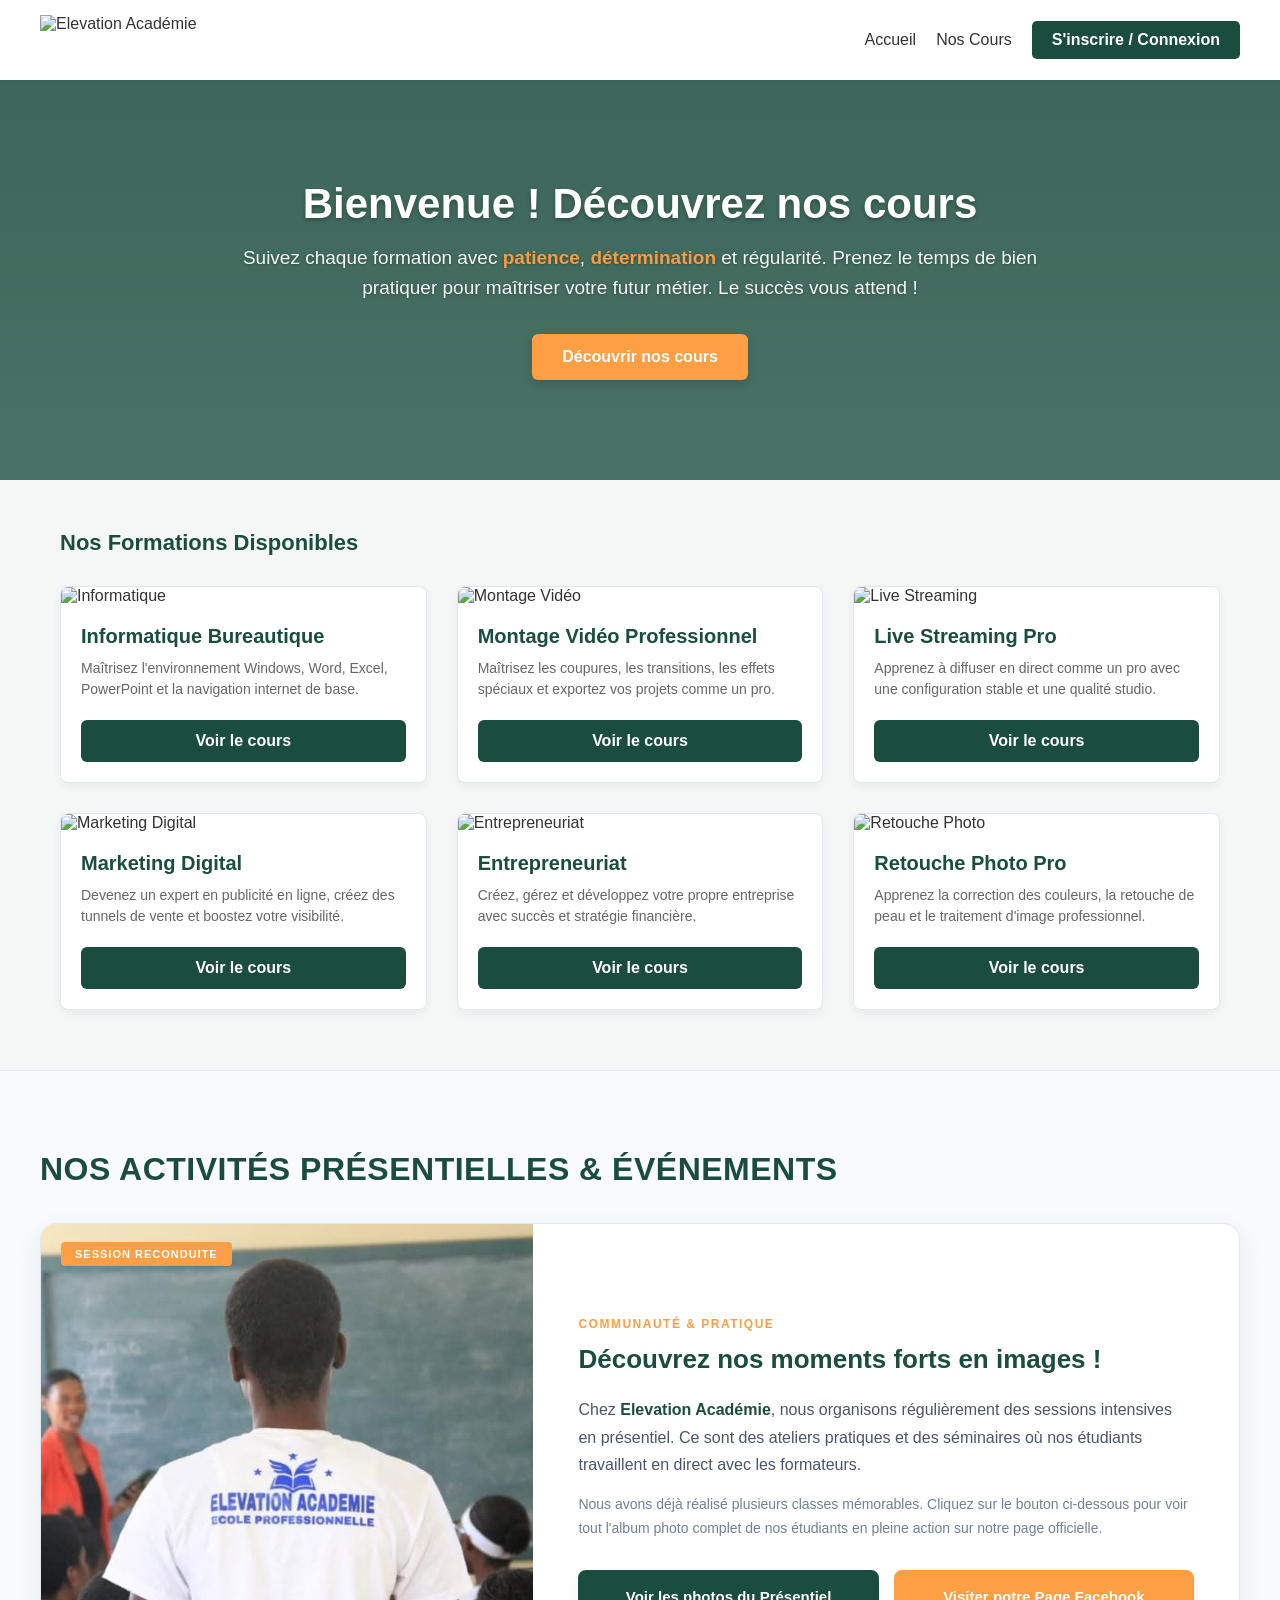
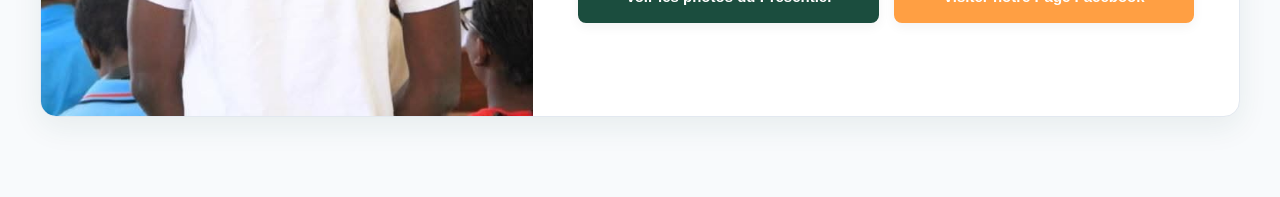
==== index.html @ 61aa7cc9 "sa" ====
<!DOCTYPE html>
<html lang="fr">
<head>
    <meta charset="UTF-8">
    <meta name="viewport" content="width=device-width, initial-scale=1.0">
    <title>Elevation Académie - Accueil</title>
    <style>
        * { margin: 0; padding: 0; box-sizing: border-box; font-family: 'Segoe UI', sans-serif; }
        body { background-color: #f4f7f6; color: #333; scroll-behavior: smooth; }

        /* HEADER DESIGN */
        header { display: flex; justify-content: space-between; align-items: center; padding: 15px 40px; background: #fff; box-shadow: 0 2px 5px rgba(0,0,0,0.05); }
        
        /* LOGO EN INTEGRASYON FOTO */
        .logo-container img { height: 50px; display: block; object-fit: contain; }
        
        nav { display: flex; align-items: center; }
        nav a { margin-left: 20px; color: #333; text-decoration: none; font-weight: 500; }
        .btn-header { background: #1b4d3e; color: white; padding: 10px 20px; border-radius: 5px; text-decoration: none; font-weight: bold; }

        /* GWO BANNÈ AK FOTO BACKGROUND (HERO SECTION) */
        .hero-banner { 
            background: linear-gradient(rgba(27, 77, 62, 0.85), rgba(45, 90, 76, 0.85)), url('https://images.unsplash.com/photo-1516321318423-f06f85e504b3?w=1600') no-repeat center center/cover; 
            color: white; 
            text-align: center; 
            padding: 100px 20px; 
        }
        .hero-banner h1 { font-size: 42px; margin-bottom: 15px; color: #ffffff; font-weight: bold; text-shadow: 0 2px 4px rgba(0,0,0,0.3); }
        .hero-banner p { font-size: 19px; max-width: 800px; margin: 0 auto 30px auto; line-height: 1.6; opacity: 0.95; text-shadow: 0 1px 3px rgba(0,0,0,0.3); }
        .hero-banner strong { color: #ff9f43; }
        
        /* BOUTON NAN ANTÈT LA */
        .btn-discover { display: inline-block; background: #ff9f43; color: white; text-decoration: none; padding: 14px 30px; border-radius: 6px; font-weight: bold; font-size: 16px; transition: 0.2s; box-shadow: 0 4px 10px rgba(0,0,0,0.15); }
        .btn-discover:hover { background: #e08528; transform: translateY(-2px); }

        /* SEKSYON KOU YO */
        .section-cours { max-width: 1200px; margin: 50px auto; padding: 0 20px; }
        .grille-cours { display: grid; grid-template-columns: repeat(auto-fit, minmax(300px, 1fr)); gap: 30px; margin-top: 30px; }
        
        .carte-cours { background: white; border-radius: 8px; overflow: hidden; box-shadow: 0 4px 10px rgba(0,0,0,0.05); border: 1px solid #e2e8f0; transition: transform 0.2s; }
        .carte-cours:hover { transform: translateY(-5px); }
        .carte-cours img { width: 100%; height: 200px; object-fit: cover; }
        
        .cours-info { padding: 20px; }
        .cours-info h3 { font-size: 20px; color: #1b4d3e; margin-bottom: 10px; }
        .cours-info p { color: #666; font-size: 14px; line-height: 1.5; margin-bottom: 20px; }
        
        .btn { display: block; text-align: center; background: #1b4d3e; color: white; text-decoration: none; padding: 12px; border-radius: 6px; font-weight: bold; transition: 0.2s; border: none; width: 100%; font-size: 16px; cursor: pointer; }
        .btn:hover { background: #13382d; }
    </style>
</head>
<body>

    <!-- 1. HEADER AK FOTO LOGO PA W LA + NAVIGASYON -->
    <header>
        <div class="logo-container">
            <img src="file:///C:/Users/PC/Pictures/logo%20png.png" alt="Elevation Académie">
        </div>
        <nav>
            <a href="#">Accueil</a>
            <a href="#cours">Nos Cours</a>
            <a href="signup.html" class="btn-header">S'inscrire / Connexion</a>
        </nav>
    </header>

    <!-- 2. GWO BANNÈ AK FOTO BACKGROUND + BOUTON DECOUVRIR -->
    <section class="hero-banner">
        <h1>Bienvenue ! Découvrez nos cours</h1>
        <p>Suivez chaque formation avec <strong>patience</strong>, <strong>détermination</strong> et régularité. Prenez le temps de bien pratiquer pour maîtriser votre futur métier. Le succès vous attend !</p>
        <a href="#cours" class="btn-discover">Découvrir nos cours</a>
    </section>

    <!-- 3. SEKSYON TOUT KOU YO (6 FÒMASYON NÈT KOUNYE A) -->
    <section id="cours" class="section-cours">
        <h2 style="font-size: 22px; color: #1b4d3e; font-weight: bold;"> Nos Formations Disponibles</h2>
        <div class="grille-cours">
            
            <!-- Kou 1: Informatique -->
            <div class="carte-cours">
                <img src="https://images.unsplash.com/photo-1517694712202-14dd9538aa97?w=500" alt="Informatique">
                <div class="cours-info">
                    <h3>Informatique Bureautique</h3>
                    <p>Maîtrisez l'environnement Windows, Word, Excel, PowerPoint et la navigation internet de base.</p>
                    <button class="btn" onclick="verifierConnexion(event, 'informatique')">Voir le cours</button>
                </div>
            </div>

            <!-- Kou 2: Montage Vidéo -->
            <div class="carte-cours">
                <img src="https://images.unsplash.com/photo-1574717024653-61fd2cf4d44d?w=500" alt="Montage Vidéo">
                <div class="cours-info">
                    <h3>Montage Vidéo Professionnel</h3>
                    <p>Maîtrisez les coupures, les transitions, les effets spéciaux et exportez vos projets comme un pro.</p>
                    <button class="btn" onclick="verifierConnexion(event, 'montage')">Voir le cours</button>
                </div>
            </div>

            <!-- Kou 3: Live Streaming -->
            <div class="carte-cours">
                <img src="https://images.unsplash.com/photo-1563986768609-322da13575f3?w=500" alt="Live Streaming">
                <div class="cours-info">
                    <h3>Live Streaming Pro</h3>
                    <p>Apprenez à diffuser en direct comme un pro avec une configuration stable et une qualité studio.</p>
                    <button class="btn" onclick="verifierConnexion(event, 'streaming')">Voir le cours</button>
                </div>
            </div>

            <!-- Kou 4: Marketing Digital -->
            <div class="carte-cours">
                <img src="https://images.unsplash.com/photo-1460925895917-afdab827c52f?w=500" alt="Marketing Digital">
                <div class="cours-info">
                    <h3>Marketing Digital</h3>
                    <p>Devenez un expert en publicité en ligne, créez des tunnels de vente et boostez votre visibilité.</p>
                    <button class="btn" onclick="verifierConnexion(event, 'marketing')">Voir le cours</button>
                </div>
            </div>

            <!-- Kou 5: Entrepreneuriat -->
            <div class="carte-cours">
                <img src="https://images.unsplash.com/photo-1522202176988-66273c2fd55f?w=500" alt="Entrepreneuriat">
                <div class="cours-info">
                    <h3>Entrepreneuriat</h3>
                    <p>Créez, gérez et développez votre propre entreprise avec succès et stratégie financière.</p>
                    <button class="btn" onclick="verifierConnexion(event, 'entrepreneuriat')">Voir le cours</button>
                </div>
            </div>

            <!-- Kou 6: Retouche Photo -->
            <div class="carte-cours">
                <img src="https://images.unsplash.com/photo-1542038784456-1ea8e935640e?w=500" alt="Retouche Photo">
                <div class="cours-info">
                    <h3>Retouche Photo Pro</h3>
                    <p>Apprenez la correction des couleurs, la retouche de peau et le traitement d'image professionnel.</p>
                    <button class="btn" onclick="verifierConnexion(event, 'retouche')">Voir le cours</button>
                </div>
            </div>

        </div>
    </section>

    <!-- 4. JAVASCRIPT : Ki voye moun sou signup.html -->
    <script>
        function verifierConnexion(event, coursId) {
            if (event) event.preventDefault();

            if (coursId) {
                localStorage.setItem('cours_choisi', coursId);
            }

            let isConnected = !!localStorage.getItem('elevation_user_name');
            if (isConnected) {
                window.location.href = 'dashboard.html';
                return;
            }

            alert("Veuillez vous inscrire ou vous connecter pour accéder aux vidéos de ce cours.");
            window.location.href = 'signup.html';
        }
    </script>

</body>
</html>
<!-- ======================================================= -->
    <!-- BÈL BANNER GRAFIK: AKTIVITE PRESANSYÈL (FOTO PC REYÈL) -->
    <!-- ======================================================= -->
    <section class="section-activites-pro">
        <div class="activites-wrapper">
            
            <h2 class="main-title-activites">Nos Activités Présentielles & Événements</h2>
            
            <div class="carte-evenement-graphique">
                
                <!-- PATI GÒCH: FOTO KI SOTI DIRÈKTÈMAN SOU PC OU -->
                <div class="zone-image-evenement">
                    <!-- Lyen lokal foto download ou a -->
                    <img src="pwoje-presansyel.jpg.jpg"alt="Formation Présentielle Elevation Académie">
                    <div class="overlay-photo">
                        <span class="badge-live"> SESSION RECONDUITE</span>
                    </div>
                </div>

                <!-- PATI DWAT: DETAY AK BOUTON POU ENTERAJI -->
                <div class="zone-details-evenement">
                    <span class="tag-context">COMMUNAUTÉ & PRATIQUE</span>
                    <h3>Découvrez nos moments forts en images !</h3>
                    <p>
                        Chez <strong>Elevation Académie</strong>, nous organisons régulièrement des sessions intensives en présentiel. Ce sont des ateliers pratiques et des séminaires où nos étudiants travaillent en direct avec les formateurs.
                    </p>
                    <p class="sub-text">
                        Nous avons déjà réalisé plusieurs classes mémorables. Cliquez sur le bouton ci-dessous pour voir tout l'album photo complet de nos étudiants en pleine action sur notre page officielle.
                    </p>

                    <div class="bloc-actions-sociales">
                        <!-- 1. Bouton pou wè piblikasyon foto yo sou FB -->
                        <a href="https://www.facebook.com/share/p/18oaQ8b2Nq/" target="_blank" class="btn-action-evenement btn-galerie">
                             Voir les photos du Présentiel
                        </a>
                        
                        <!-- 2. Gwo Bouton Paj Facebook la nèt -->
                        <a href="https://www.facebook.com/profile.php?id=61561248823386" target="_blank" class="btn-action-evenement btn-page-fb">
                             Visiter notre Page Facebook
                        </a>
                    </div>
                </div>

            </div>

        </div>
    </section>

    <!-- STYLING CSS -->
    <style>
        .section-activites-pro {
            background-color: #f8fafc;
            padding: 80px 20px;
            margin-top: 60px;
            border-top: 1px solid #e2e8f0;
        }
        .activites-wrapper {
            max-width: 1200px;
            margin: 0 auto;
            font-family: 'Segoe UI', sans-serif;
        }
        .main-title-activites {
            font-size: 32px;
            color: #1b4d3e;
            margin-bottom: 35px;
            font-weight: 800;
            text-transform: uppercase;
            letter-spacing: 0.5px;
        }
        .carte-evenement-graphique {
            display: flex;
            background: #ffffff;
            border-radius: 16px;
            overflow: hidden;
            box-shadow: 0 10px 30px rgba(27, 77, 62, 0.08);
            border: 1px solid #e2e8f0;
            transition: transform 0.3s ease;
        }
        .carte-evenement-graphique:hover {
            transform: translateY(-5px);
        }
        .zone-image-evenement {
            flex: 1.2;
            position: relative;
            min-height: 400px;
            background: #13382d;
        }
        .zone-image-evenement img {
            width: 100%;
            height: 100%;
            object-fit: cover;
            display: block;
        }
        .overlay-photo {
            position: absolute;
            top: 20px;
            left: 20px;
        }
        .badge-live {
            background: #ff9f43;
            color: white;
            padding: 6px 14px;
            font-size: 11px;
            font-weight: bold;
            border-radius: 4px;
            letter-spacing: 1px;
        }
        .zone-details-evenement {
            flex: 1.5;
            padding: 45px;
            display: flex;
            flex-direction: column;
            justify-content: center;
        }
        .tag-context {
            color: #ff9f43;
            font-size: 12px;
            font-weight: bold;
            letter-spacing: 1.5px;
            margin-bottom: 12px;
            display: block;
        }
        .zone-details-evenement h3 {
            font-size: 26px;
            color: #1b4d3e;
            margin-bottom: 20px;
            font-weight: 700;
            line-height: 1.3;
        }
        .zone-details-evenement p {
            font-size: 16px;
            line-height: 1.7;
            color: #4a5568;
            margin-bottom: 15px;
        }
        .zone-details-evenement p strong {
            color: #1b4d3e;
        }
        .sub-text {
            font-size: 14px !important;
            color: #718096 !important;
            margin-bottom: 30px !important;
        }
        .bloc-actions-sociales {
            display: flex;
            gap: 15px;
            flex-wrap: wrap;
        }
        .btn-action-evenement {
            flex: 1;
            min-width: 220px;
            text-align: center;
            text-decoration: none;
            padding: 16px 25px;
            font-weight: bold;
            font-size: 15px;
            border-radius: 8px;
            transition: all 0.3s ease;
            box-shadow: 0 4px 12px rgba(0,0,0,0.05);
        }
        .btn-galerie {
            background-color: #1b4d3e;
            color: white;
            border: 2px solid #1b4d3e;
        }
        .btn-galerie:hover {
            background-color: #13382d;
            border-color: #13382d;
        }
        .btn-page-fb {
            background-color: #ff9f43;
            color: white;
            border: 2px solid #ff9f43;
        }
        .btn-page-fb:hover {
            background-color: #e08528;
            border-color: #e08528;
        }
        @media (max-width: 850px) {
            .carte-evenement-graphique { flex-direction: column; }
            .zone-image-evenement { min-height: 250px; }
            .zone-details-evenement { padding: 30px 20px; }
            .bloc-actions-sociales { flex-direction: column; }
            .btn-action-evenement { width: 100%; }
        }
    </style>
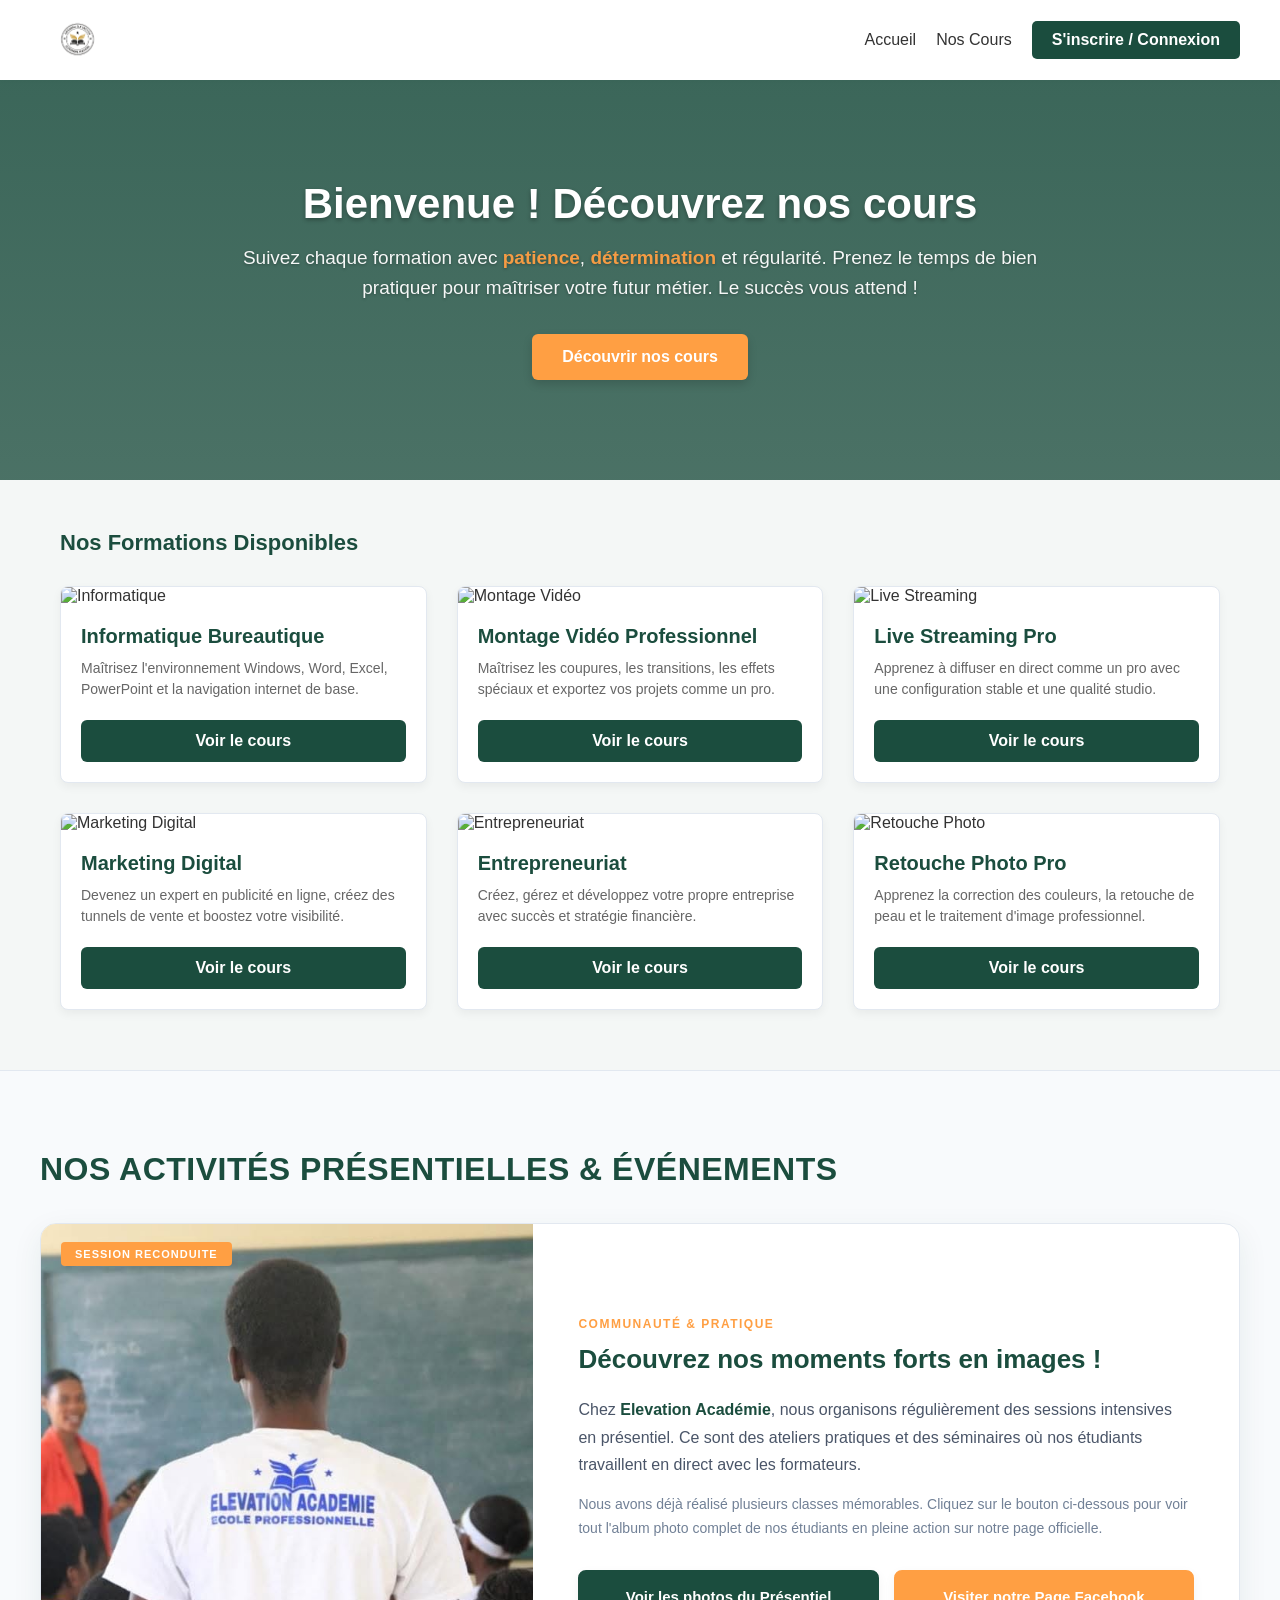
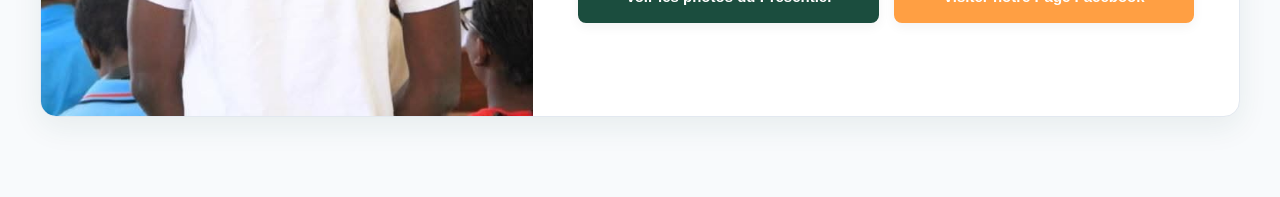
==== commit c0adc978: "sa" ====
--- a/index.html
+++ b/index.html
@@ -54,7 +54,7 @@
     <!-- 1. HEADER AK FOTO LOGO PA W LA + NAVIGASYON -->
     <header>
         <div class="logo-container">
-            <img src="file:///C:/Users/PC/Pictures/logo%20png.png" alt="Elevation Académie">
+            <img src="logo png.png" alt="Elevation Académie">
         </div>
         <nav>
             <a href="#">Accueil</a>
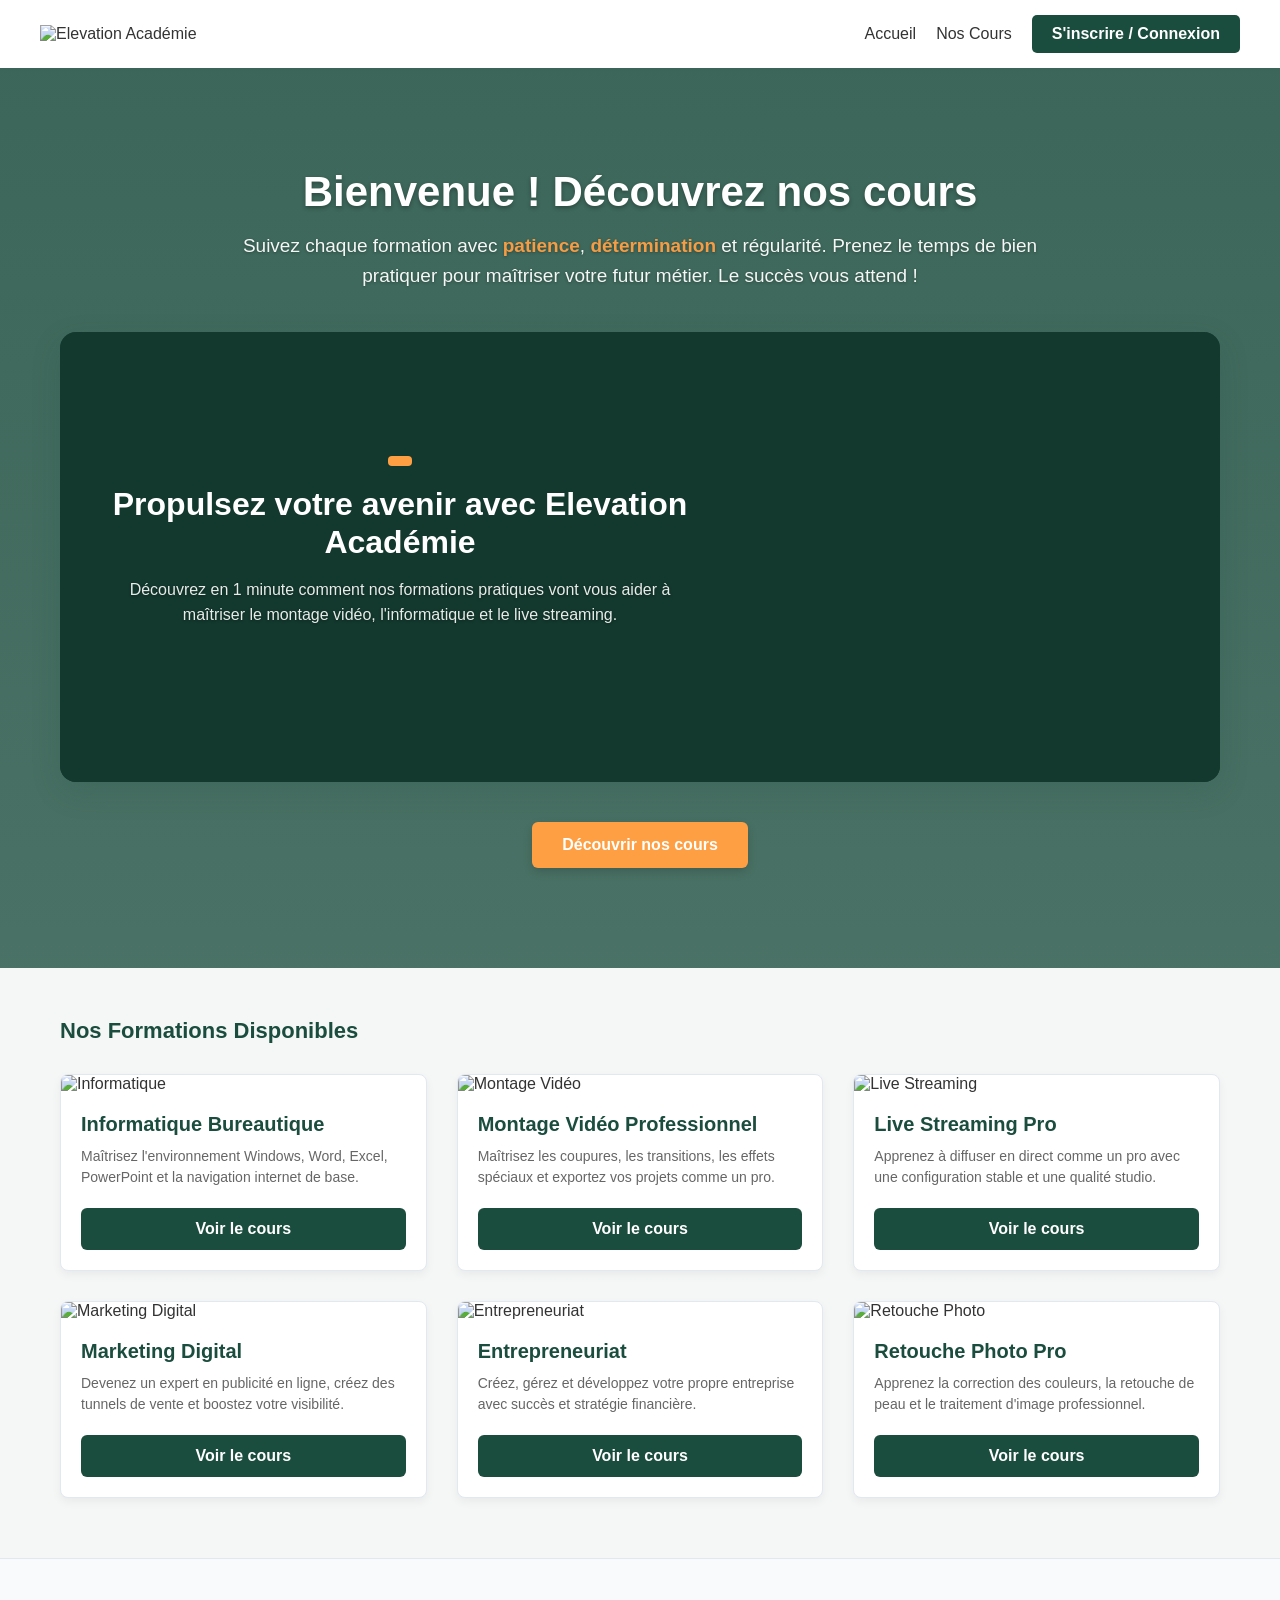
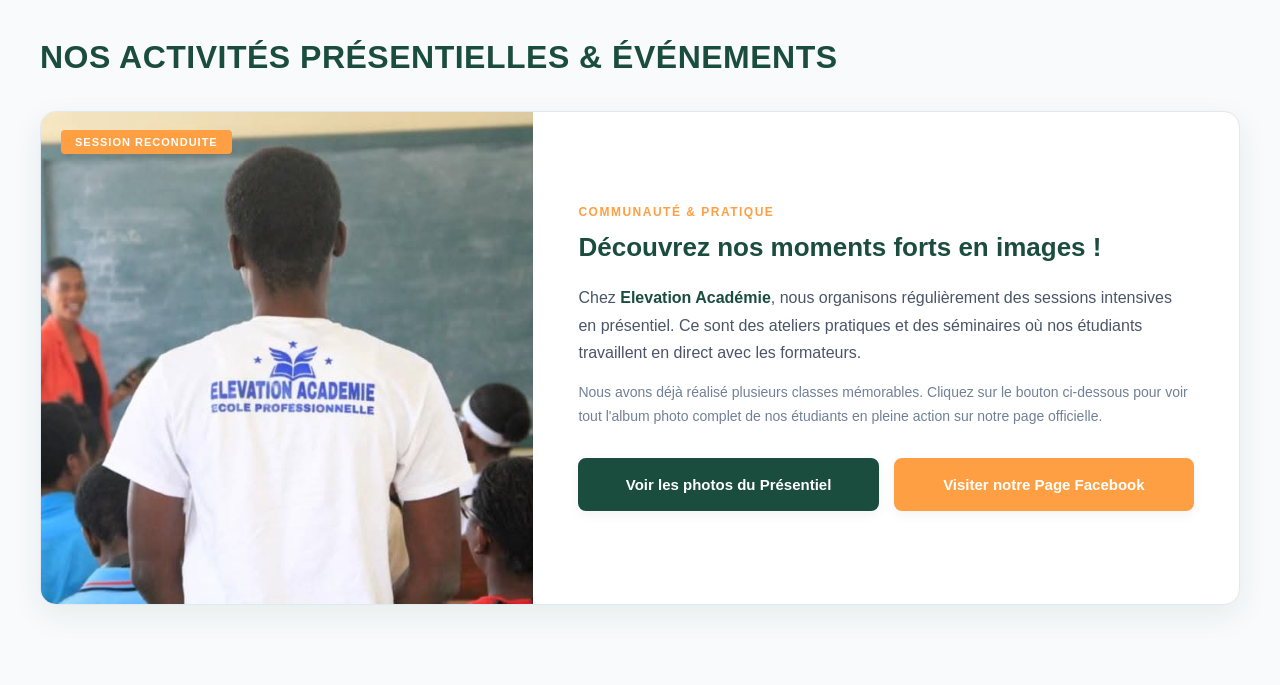
==== commit 9225403f: "sa" ====
--- a/index.html
+++ b/index.html
@@ -53,9 +53,10 @@
 
     <!-- 1. HEADER AK FOTO LOGO PA W LA + NAVIGASYON -->
     <header>
-        <div class="logo-container">
-            <img src="logo png.png" alt="Elevation Académie">
-        </div>
+        <div class="logo-container-elevation">
+    <img src="logo.png" alt="Elevation Académie" class="logo-header">
+    <span class="nom-academie-header"></span>
+</div>
         <nav>
             <a href="#">Accueil</a>
             <a href="#cours">Nos Cours</a>
@@ -67,6 +68,93 @@
     <section class="hero-banner">
         <h1>Bienvenue ! Découvrez nos cours</h1>
         <p>Suivez chaque formation avec <strong>patience</strong>, <strong>détermination</strong> et régularité. Prenez le temps de bien pratiquer pour maîtriser votre futur métier. Le succès vous attend !</p>
+       <!-- ======================================================= -->
+<!-- SEKSYON VIDEYO PREZANTASYON ELEVATION ACADÉMIE         -->
+<!-- ======================================================= -->
+<section class="section-video-presentation">
+    <div class="video-container">
+        <!-- Videyo autoplay, looped, epi muted pou Chrome ka kite l jwe otomatikman -->
+        <video autoplay muted loop playsinline id="video-promo-elevation">
+            <source src="prezantasyon.mp4.mp4" type="video/mp4">
+        </video>
+        <style>
+    .section-video-presentation {
+        max-width: 1200px;
+        margin: 40px auto;
+        padding: 0 20px;
+    }
+    .video-container {
+        position: relative;
+        width: 100%;
+        height: 450px;
+        border-radius: 16px;
+        overflow: hidden;
+        box-shadow: 0 10px 30px rgba(27, 77, 62, 0.15);
+        background-color: #13382d;
+    }
+    .video-container video {
+        width: 100%;
+        height: 100%;
+        object-fit: cover;
+    }
+    .overlay-video {
+        position: absolute;
+        top: 0;
+        left: 0;
+        width: 100%;
+        height: 100%;
+        background: linear-gradient(rgba(19, 56, 45, 0.5), rgba(19, 56, 45, 0.85));
+        display: flex;
+        align-items: center;
+        padding: 40px;
+    }
+    .kontni-video {
+        max-width: 600px;
+        color: white;
+        font-family: 'Segoe UI', sans-serif;
+    }
+    .badge-video {
+        background: #ff9f43;
+        color: white;
+        padding: 5px 12px;
+        font-size: 11px;
+        font-weight: bold;
+        border-radius: 4px;
+        letter-spacing: 1px;
+        display: inline-block;
+        margin-bottom: 15px;
+    }
+    .kontni-video h2 {
+        font-size: 32px;
+        font-weight: 800;
+        margin-bottom: 15px;
+        line-height: 1.2;
+    }
+    .kontni-video p {
+        font-size: 16px;
+        line-height: 1.6;
+        opacity: 0.9;
+    }
+
+    /* Responsive pou telefòn */
+    @media (max-width: 768px) {
+        .video-container { height: 300px; }
+        .kontni-video h2 { font-size: 24px; }
+        .kontni-video p { font-size: 14px; }
+        .overlay-video { padding: 20px; }
+    }
+</style>
+        
+        <!-- Bèl kouch koulè vèt transparan sou videyo a pou l kadre ak stil sit la -->
+        <div class="overlay-video">
+            <div class="kontni-video">
+                <span class="badge-video"></span>
+                <h2>Propulsez votre avenir avec Elevation Académie</h2>
+                <p>Découvrez en 1 minute comment nos formations pratiques vont vous aider à maîtriser le montage vidéo, l'informatique et le live streaming.</p>
+            </div>
+        </div>
+    </div>
+</section>
         <a href="#cours" class="btn-discover">Découvrir nos cours</a>
     </section>
 
@@ -138,24 +226,44 @@
         </div>
     </section>
 
-    <!-- 4. JAVASCRIPT : Ki voye moun sou signup.html -->
+    <!-- 4. JAVASCRIPT : Ki voye moun sou signup.html oswa Google Form -->
     <script>
-        function verifierConnexion(event, coursId) {
-            if (event) event.preventDefault();
-
-            if (coursId) {
-                localStorage.setItem('cours_choisi', coursId);
+    function verifierConnexion(event, coursId) {
+        // Nou bloke aksyon pa defo a pou kòd la ka ekzekite nèt
+        if (event) event.preventDefault();
+
+        if (!coursId) return;
+
+        // 1. Tcheke si moun nan konekte sou sit la deja
+        let isConnected = !!localStorage.getItem('elevation_user_name');
+
+        if (isConnected) {
+            // Nou sove kou li chwazi a pou dashboard la ka konnen ki kou pou l montre l
+            localStorage.setItem('cours_choisi', coursId);
+
+            // 2. Tcheke si li te deja klike sou fòmasyon sa a anvan
+            let dejaEnskriForm = localStorage.getItem('form_' + coursId);
+
+            if (!dejaEnskriForm) {
+                // PREMYE FWA: Nou make l nan memwa a anvan nou pati
+                localStorage.setItem('form_' + coursId, "true");
+
+                // Lyen Google Form pa w la
+                let lyenGoogleForm = "https://docs.google.com/forms/d/e/1FAIpQLSc8tsABw42wrrb1ncDmmCwc7Wk26uRLENBk-w-TUiHKy2OeFQ/viewform?usp=publish-editor";
+                
+                // Nou louvri fòm nan nan yon lòt tab
+                window.open(lyenGoogleForm, '_blank');
+            } else {
+                // DEZYÈM FWA OUBYEN LÈ L TOUNEN: Nou voye l dwat nan dashboard li
+                window.location.href = 'dashboard.html';
             }
-
-            let isConnected = !!localStorage.getItem('elevation_user_name');
-            if (isConnected) {
-                window.location.href = 'dashboard.html';
-                return;
-            }
-
-            alert("Veuillez vous inscrire ou vous connecter pour accéder aux vidéos de ce cours.");
+        } else {
+            // Si moun nan pa konekte, nou sove kou a tou pou lè l fini enskri pou l ka konnen kote l prale
+            localStorage.setItem('cours_choisi', coursId);
+            alert("Veuillez vous inscrire ou vous connecter pour accéder aux vidéos.");
             window.location.href = 'signup.html';
         }
+    }
     </script>
 
 </body>
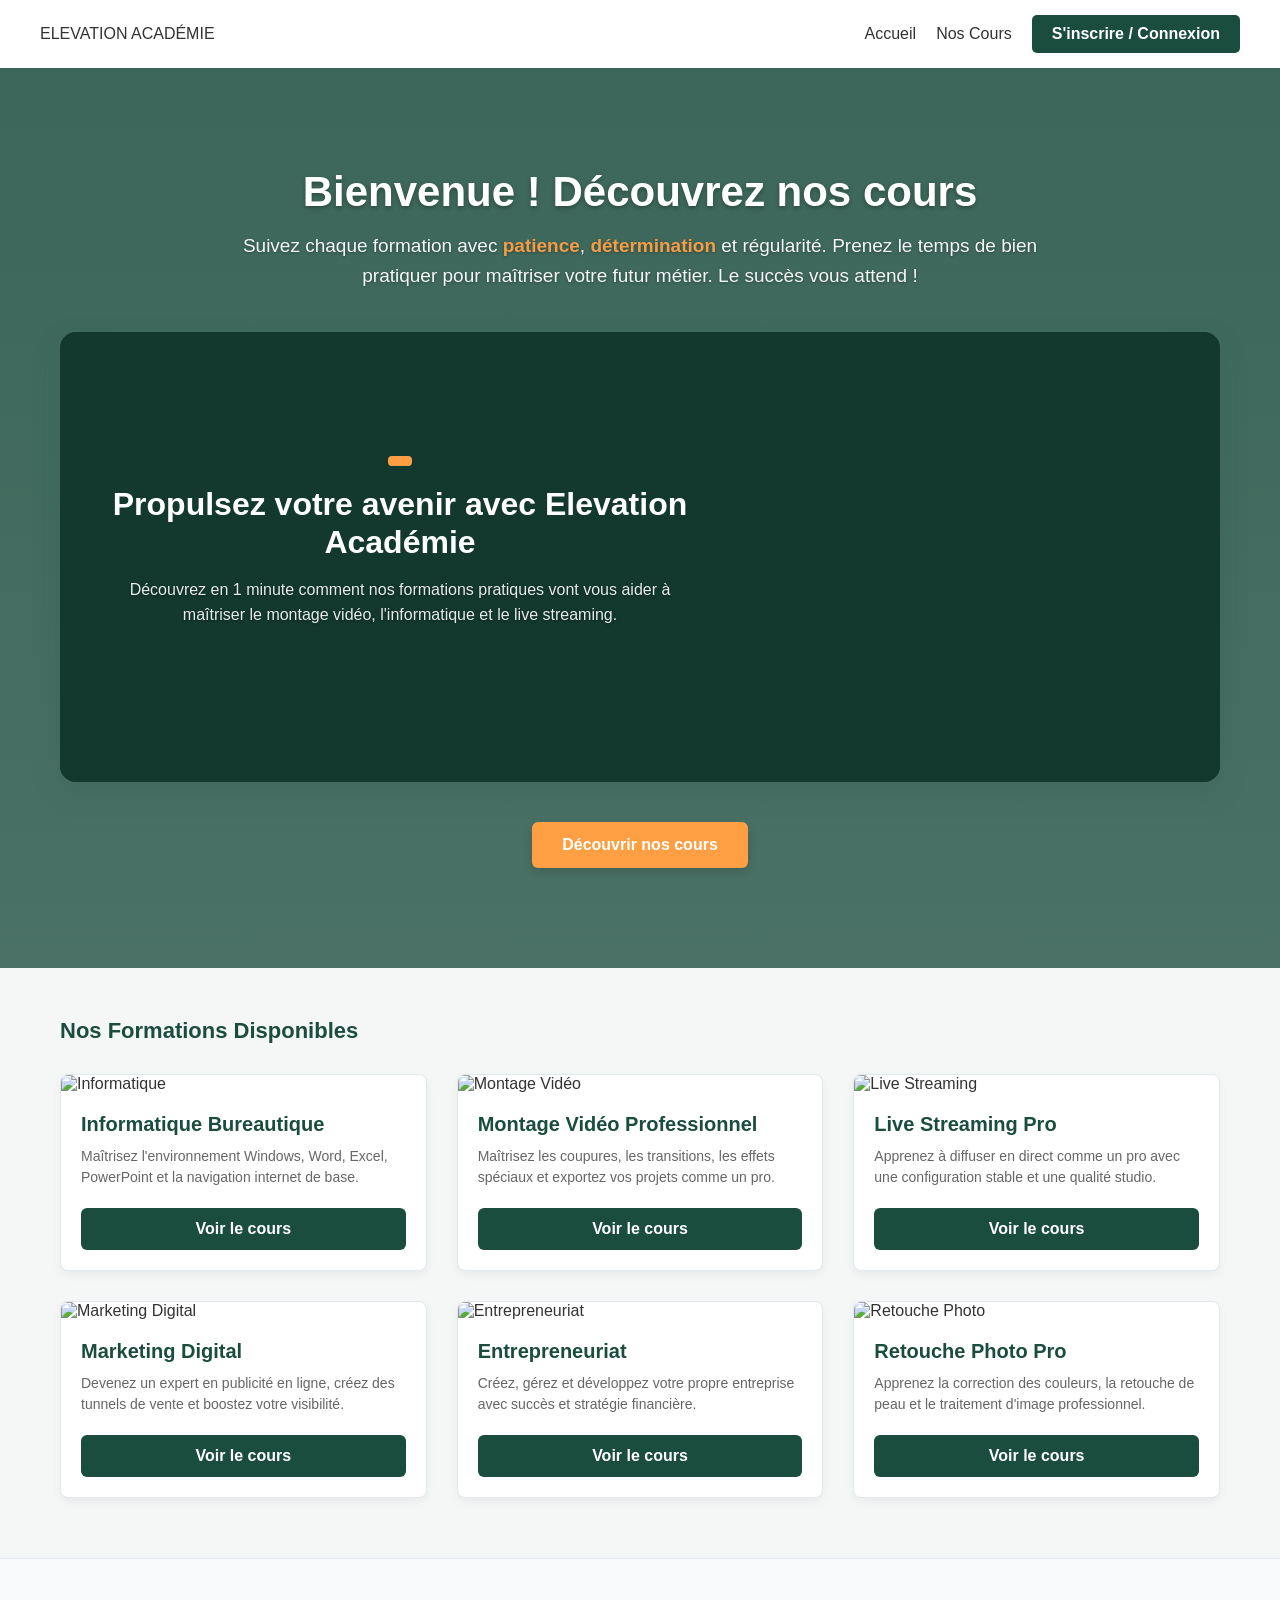
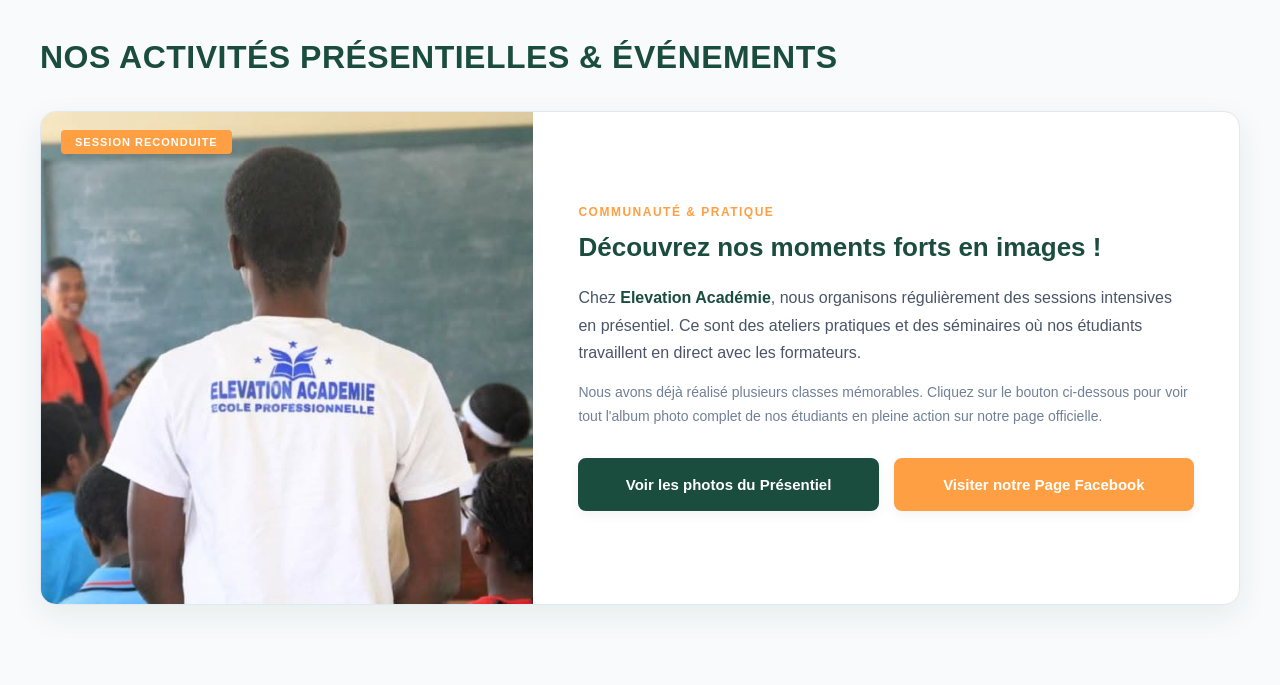
==== commit dd6404a9: "Sa" ====
--- a/index.html
+++ b/index.html
@@ -54,8 +54,8 @@
     <!-- 1. HEADER AK FOTO LOGO PA W LA + NAVIGASYON -->
     <header>
         <div class="logo-container-elevation">
-    <img src="logo.png" alt="Elevation Académie" class="logo-header">
-    <span class="nom-academie-header"></span>
+    <img src="logo.png" alt
+      class="nom-academie-header">ELEVATION ACADÉMIE</span>
 </div>
         <nav>
             <a href="#">Accueil</a>
@@ -452,5 +452,87 @@
             .zone-details-evenement { padding: 30px 20px; }
             .bloc-actions-sociales { flex-direction: column; }
             .btn-action-evenement { width: 100%; }
-        }
-    </style>+        } <!-- ======================================================= -->
+<!-- SEKSYON: À PROPOS DE NOUS (STIL MINIMALISTE)            -->
+<!-- ======================================================= -->
+<section class="section-about-elevation">
+    <div class="about-container">
+        <!-- Ti sub-title anlè a ak ti espas ant lèt yo -->
+        <span class="about-subtitle">À PROPOS DE NOUS</span>
+        
+        <!-- Gwo Tit prensipal la nan mitan -->
+        <h2 class="about-main-title">ELEVATION ACADÉMIE</h2>
+        
+        <!-- Blòk tèks yo ki santre epi ki byen aere -->
+        <div class="about-text-content">
+            <p>
+                Bienvenue à <strong>Elevation Académie</strong>, une plateforme de formation moderne dédiée à l'apprentissage pratique et à l'élévation des compétences. Notre mission est d'offrir à chaque apprenant des cours accessibles, structurés et adaptés aux réalités du monde professionnel.
+            </p>
+            <p>
+                Nous proposons des formations dans plusieurs domaines afin d'aider les étudiants, entrepreneurs et professionnels à développer leurs talents, progresser à leur rythme et atteindre leurs objectifs. Grâce à une approche simple, interactive et orientée vers la pratique, nous mettons l'éducation à la portée de tous.
+            </p>
+            <p class="about-highlight">
+                À Elevation Académie, nous croyons que la connaissance est une clé pour transformer des vies et ouvrir de nouvelles opportunités.
+            </p>
+        </div>
+    </div>
+</section>
+/* Styling pou Seksyon À Propos */
+.section-about-elevation {
+    background-color: #ffffff; /* Sifas blan byen pwòp tankou modèl la */
+    padding: 90px 20px;
+    text-align: center;
+    font-family: 'Segoe UI', Tahoma, Geneva, Verdana, sans-serif;
+}
+
+.about-container {
+    max-width: 850px; /* Pou tèks la pa twò laj e pou l fasil pou moun li */
+    margin: 0 auto;
+}
+
+.about-subtitle {
+    display: block;
+    font-size: 14px;
+    font-weight: 700;
+    color: #1b4d3e; /* Koulè vèt fonse sit ou a */
+    letter-spacing: 4px; /* Ti espas ant lèt yo jan sa ye nan foto a */
+    margin-bottom: 20px;
+    text-transform: uppercase;
+}
+
+.about-main-title {
+    font-size: 48px; /* Gwo tit byen frapan */
+    font-weight: 800;
+    color: #111111;
+    margin-bottom: 40px;
+    letter-spacing: 1px;
+    text-transform: uppercase;
+}
+
+.about-text-content p {
+    font-size: 16px;
+    line-height: 1.8; /* Bay liy yo espas pou yo respire */
+    color: #4a5568; /* Yon ti gri fonse dous ki pa fatige je */
+    margin-bottom: 25px;
+    text-align: center; /* Santre tèks yo parfe jan w te mande l la */
+}
+
+.about-text-content strong {
+    color: #1b4d3e;
+}
+
+/* Ti anfaz sou dènye fraz la */
+.about-highlight {
+    font-size: 18px !important;
+    font-weight: 600;
+    color: #1b4d3e !important;
+    margin-top: 35px;
+    font-style: italic;
+}
+
+/* Responsive pou telefòn */
+@media (max-width: 768px) {
+    .section-about-elevation { padding: 60px 15px; }
+    .about-main-title { font-size: 32px; margin-bottom: 25px; }
+    .about-text-content p { font-size: 15px; line-height: 1.7; }
+}
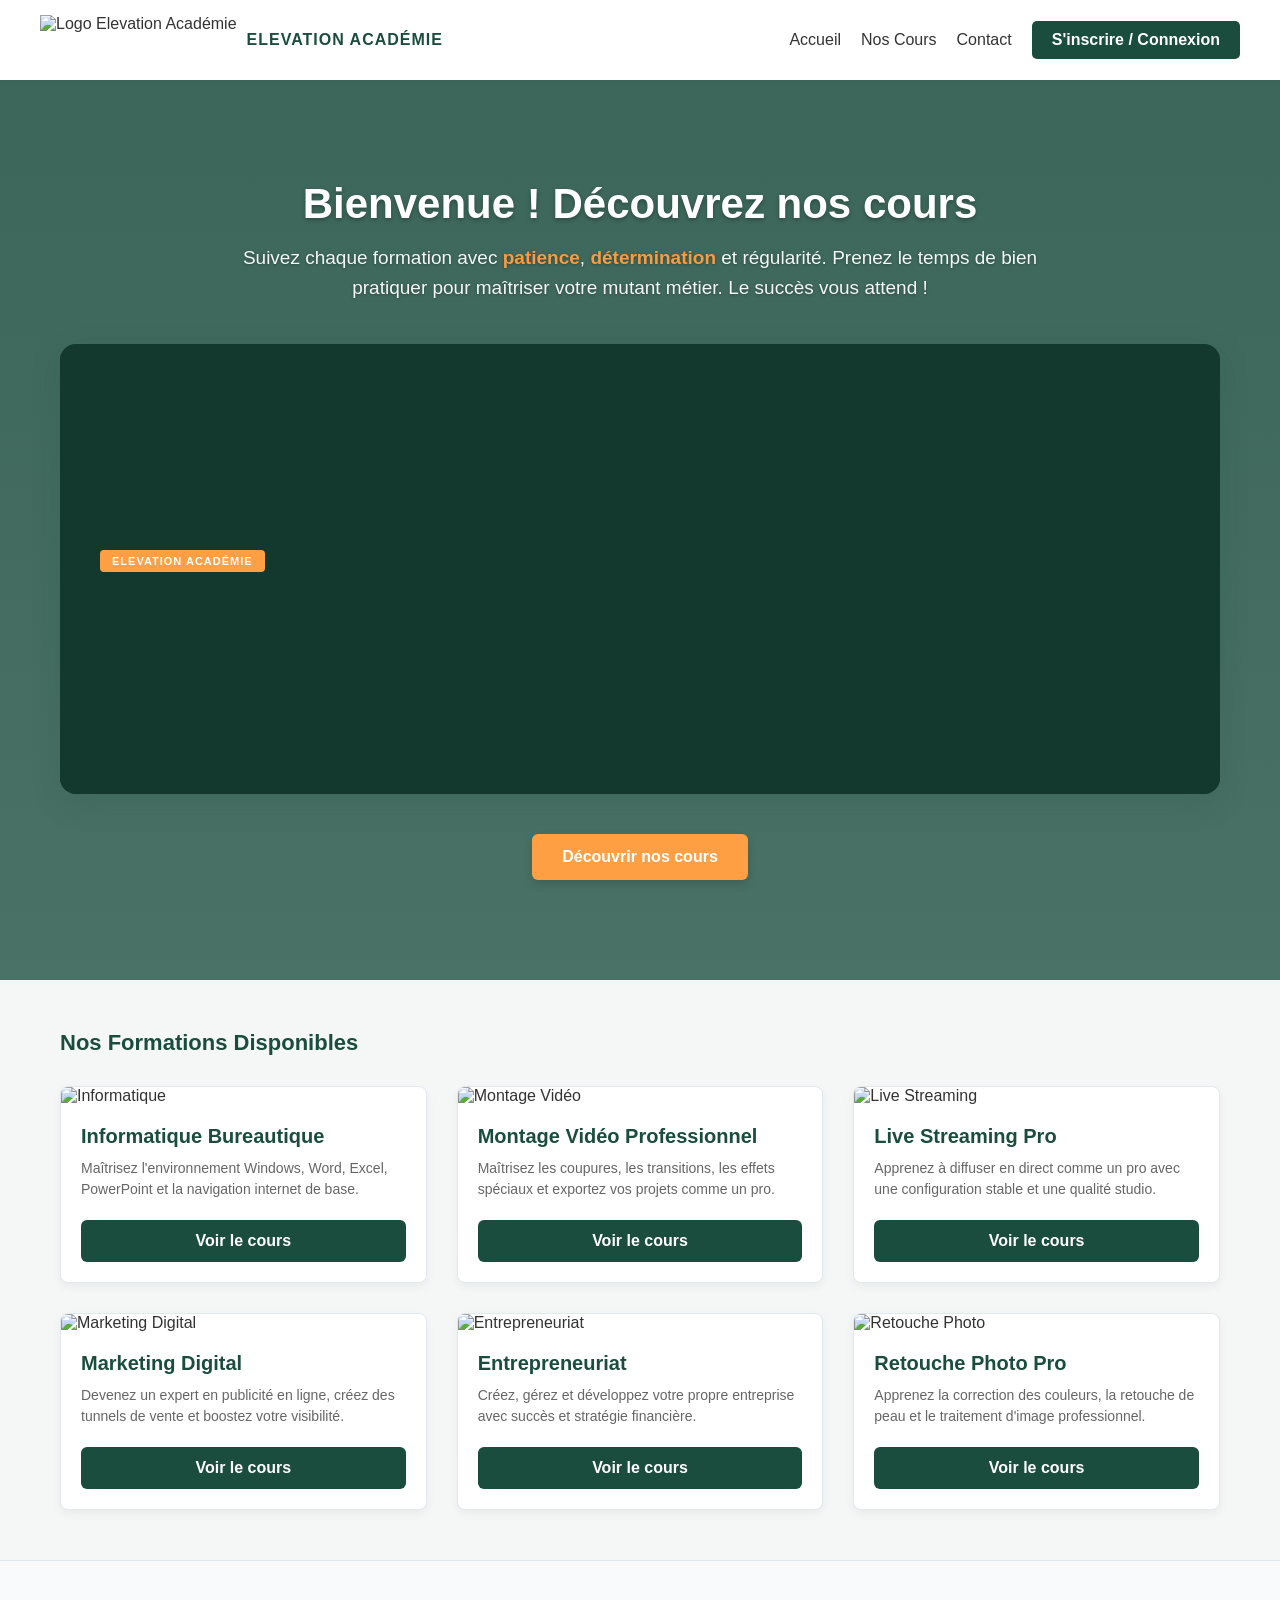
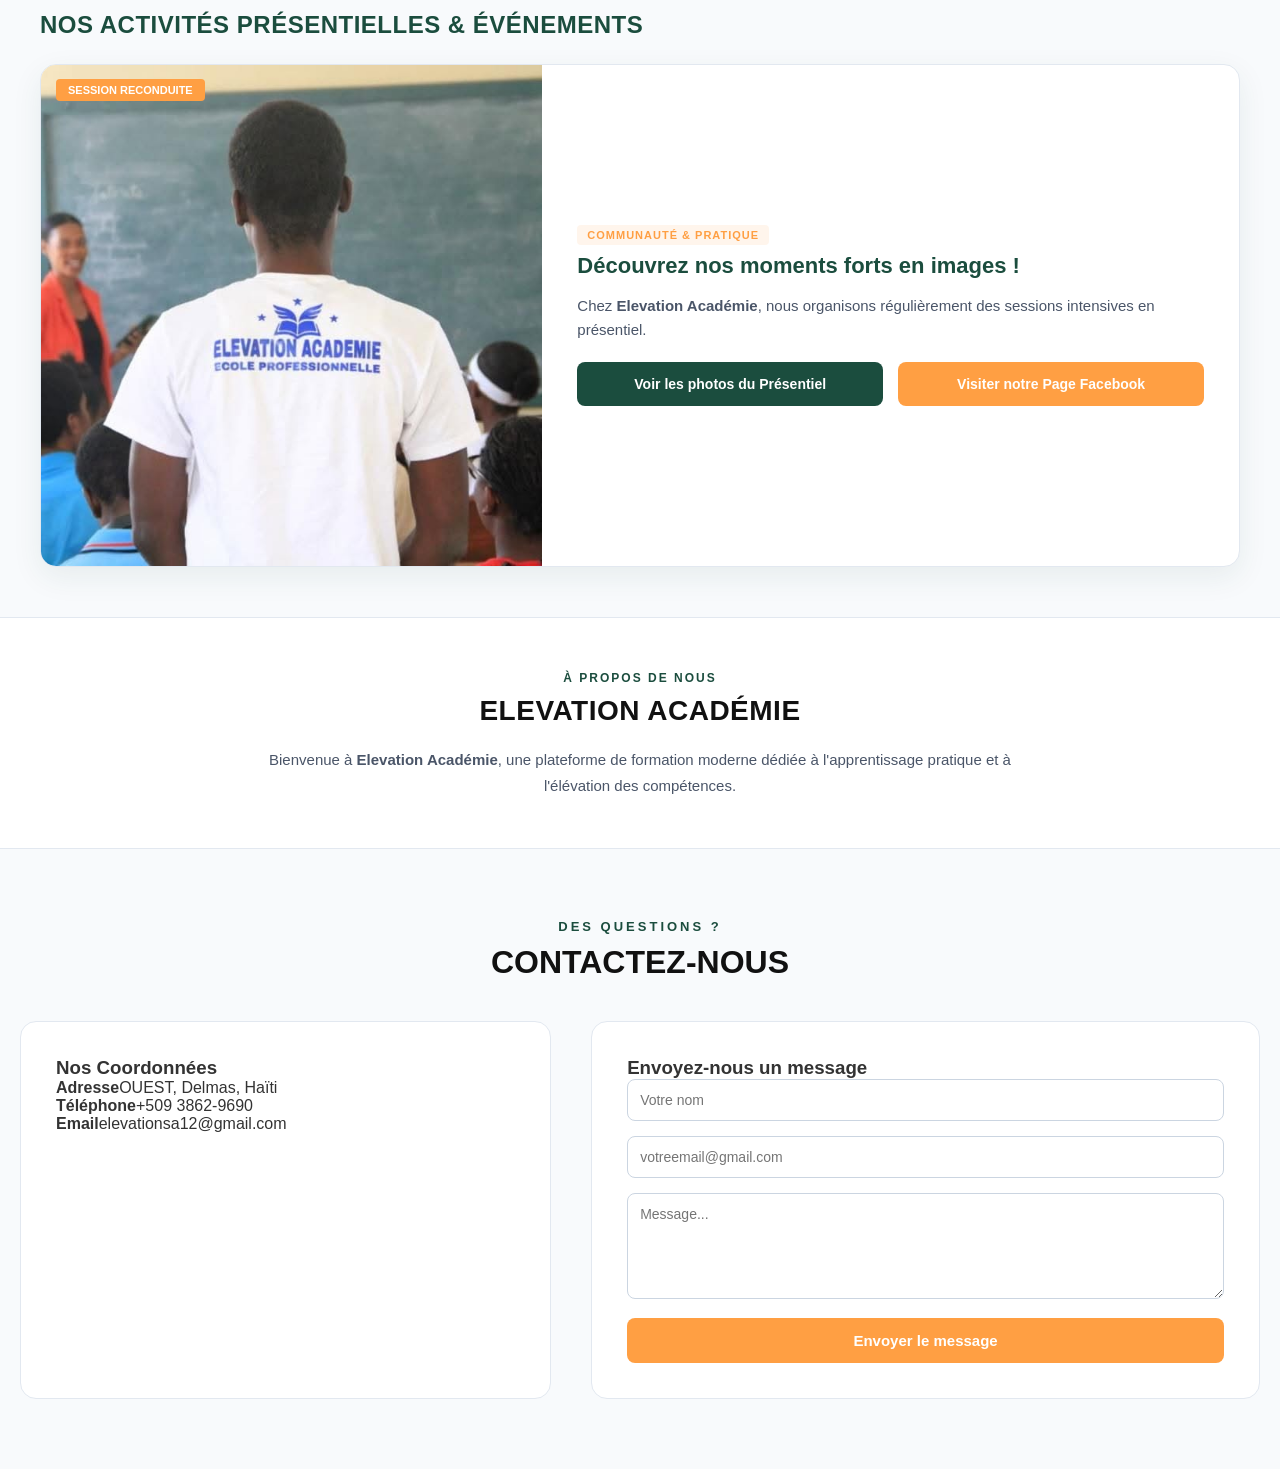
==== commit 4c01fbab: "sa" ====
--- a/index.html
+++ b/index.html
@@ -12,7 +12,9 @@
         header { display: flex; justify-content: space-between; align-items: center; padding: 15px 40px; background: #fff; box-shadow: 0 2px 5px rgba(0,0,0,0.05); }
         
         /* LOGO EN INTEGRASYON FOTO */
-        .logo-container img { height: 50px; display: block; object-fit: contain; }
+        .logo-container-elevation { display: flex; align-items: center; gap: 10px; }
+        .logo-container-elevation img { height: 50px; display: block; object-fit: contain; }
+        .nom-academie-header { font-weight: bold; color: #1b4d3e; letter-spacing: 1px; }
         
         nav { display: flex; align-items: center; }
         nav a { margin-left: 20px; color: #333; text-decoration: none; font-weight: 500; }
@@ -47,492 +49,400 @@
         
         .btn { display: block; text-align: center; background: #1b4d3e; color: white; text-decoration: none; padding: 12px; border-radius: 6px; font-weight: bold; transition: 0.2s; border: none; width: 100%; font-size: 16px; cursor: pointer; }
         .btn:hover { background: #13382d; }
+
+        /* ESPAS TRAVAY 10 VIDEO YO */
+        .section-workspace-cours { max-width: 1200px; margin: 30px auto; padding: 20px; display: none; background: white; border-radius: 12px; box-shadow: 0 4px 20px rgba(0,0,0,0.08); border: 1px solid #e2e8f0; }
+        .workspace-header { background: #1b4d3e; color: white; padding: 15px 20px; border-radius: 8px 8px 0 0; display: flex; justify-content: space-between; align-items: center; }
+        .workspace-grid { display: flex; gap: 30px; padding: 20px 0; }
+        .video-principal-box { flex: 2; }
+        .video-principal-box video { width: 100%; border-radius: 8px; background: #000; box-shadow: 0 4px 10px rgba(0,0,0,0.1); }
+        .playlist-box { flex: 1; background: #f8fafc; border-radius: 8px; padding: 15px; border: 1px solid #e2e8f0; max-height: 480px; overflow-y: auto; }
+        .playlist-title { font-size: 16px; font-weight: bold; color: #1b4d3e; margin-bottom: 15px; padding-bottom: 10px; border-bottom: 2px solid #cbd5e1; }
+        .playlist-item { display: flex; align-items: center; padding: 10px; background: white; margin-bottom: 10px; border-radius: 6px; border: 1px solid #e2e8f0; cursor: pointer; transition: 0.2s; }
+        .playlist-item.active { background: #e2f0ec; border-color: #1b4d3e; font-weight: bold; }
+        .playlist-item.locked { opacity: 0.5; cursor: not-allowed; background: #f1f5f9; }
+        .playlist-item span { font-size: 14px; color: #334155; }
+        .badge-status { margin-left: auto; font-size: 12px; font-weight: bold; padding: 2px 8px; border-radius: 4px; }
+        .badge-status.b-locked { background: #cbd5e1; color: #64748b; }
+        .badge-status.b-unlocked { background: #ff9f43; color: white; }
+        .badge-status.b-done { background: #1b4d3e; color: white; }
     </style>
 </head>
 <body>
 
-    <!-- 1. HEADER AK FOTO LOGO PA W LA + NAVIGASYON -->
+    <!-- 1. HEADER AK FOTO LOGO -->
     <header>
         <div class="logo-container-elevation">
-    <img src="logo.png" alt
-      class="nom-academie-header">ELEVATION ACADÉMIE</span>
-</div>
+            <img src="logo.png" alt="Logo Elevation Académie">
+            <span class="nom-academie-header">ELEVATION ACADÉMIE</span>
+        </div>
         <nav>
-            <a href="#">Accueil</a>
-            <a href="#cours">Nos Cours</a>
+            <a href="#" onclick="retounenNanLis()">Accueil</a>
+            <a href="#cours" onclick="retounenNanLis()">Nos Cours</a>
+            <a href="#contact">Contact</a>
             <a href="signup.html" class="btn-header">S'inscrire / Connexion</a>
         </nav>
     </header>
 
-    <!-- 2. GWO BANNÈ AK FOTO BACKGROUND + BOUTON DECOUVRIR -->
-    <section class="hero-banner">
-        <h1>Bienvenue ! Découvrez nos cours</h1>
-        <p>Suivez chaque formation avec <strong>patience</strong>, <strong>détermination</strong> et régularité. Prenez le temps de bien pratiquer pour maîtriser votre futur métier. Le succès vous attend !</p>
-       <!-- ======================================================= -->
-<!-- SEKSYON VIDEYO PREZANTASYON ELEVATION ACADÉMIE         -->
-<!-- ======================================================= -->
-<section class="section-video-presentation">
-    <div class="video-container">
-        <!-- Videyo autoplay, looped, epi muted pou Chrome ka kite l jwe otomatikman -->
-        <video autoplay muted loop playsinline id="video-promo-elevation">
-            <source src="prezantasyon.mp4.mp4" type="video/mp4">
-        </video>
-        <style>
-    .section-video-presentation {
-        max-width: 1200px;
-        margin: 40px auto;
-        padding: 0 20px;
-    }
-    .video-container {
-        position: relative;
-        width: 100%;
-        height: 450px;
-        border-radius: 16px;
-        overflow: hidden;
-        box-shadow: 0 10px 30px rgba(27, 77, 62, 0.15);
-        background-color: #13382d;
-    }
-    .video-container video {
-        width: 100%;
-        height: 100%;
-        object-fit: cover;
-    }
-    .overlay-video {
-        position: absolute;
-        top: 0;
-        left: 0;
-        width: 100%;
-        height: 100%;
-        background: linear-gradient(rgba(19, 56, 45, 0.5), rgba(19, 56, 45, 0.85));
-        display: flex;
-        align-items: center;
-        padding: 40px;
-    }
-    .kontni-video {
-        max-width: 600px;
-        color: white;
-        font-family: 'Segoe UI', sans-serif;
-    }
-    .badge-video {
-        background: #ff9f43;
-        color: white;
-        padding: 5px 12px;
-        font-size: 11px;
-        font-weight: bold;
-        border-radius: 4px;
-        letter-spacing: 1px;
-        display: inline-block;
-        margin-bottom: 15px;
-    }
-    .kontni-video h2 {
-        font-size: 32px;
-        font-weight: 800;
-        margin-bottom: 15px;
-        line-height: 1.2;
-    }
-    .kontni-video p {
-        font-size: 16px;
-        line-height: 1.6;
-        opacity: 0.9;
-    }
-
-    /* Responsive pou telefòn */
-    @media (max-width: 768px) {
-        .video-container { height: 300px; }
-        .kontni-video h2 { font-size: 24px; }
-        .kontni-video p { font-size: 14px; }
-        .overlay-video { padding: 20px; }
-    }
-</style>
-        
-        <!-- Bèl kouch koulè vèt transparan sou videyo a pou l kadre ak stil sit la -->
-        <div class="overlay-video">
-            <div class="kontni-video">
-                <span class="badge-video"></span>
-                <h2>Propulsez votre avenir avec Elevation Académie</h2>
-                <p>Découvrez en 1 minute comment nos formations pratiques vont vous aider à maîtriser le montage vidéo, l'informatique et le live streaming.</p>
-            </div>
+    <!-- NOU METE YON ID NAN BLÒK PAJ AKEY LA POU NOU KA KACHE LÈ YO KLIKE SOU YON KOU -->
+    <div id="blok-paj-akey">
+        <!-- 2. GWO BANNÈ AK FOTO BACKGROUND + BOUTON DECOUVRIR -->
+        <section class="hero-banner">
+            <h1>Bienvenue ! Découvrez nos cours</h1>
+            <p>Suivez chaque formation avec <strong>patience</strong>, <strong>détermination</strong> et régularité. Prenez le temps de bien pratiquer pour maîtriser votre mutant métier. Le succès vous attend !</p>
+            
+            <!-- SEKSYON VIDEYO PREZANTASYON ELEVATION ACADÉMIE -->
+            <section class="section-video-presentation">
+                <div class="video-container">
+                    <video autoplay muted loop playsinline id="video-promo-elevation">
+                        <source src="presentation.mp4.mp4" type="video/mp4">
+                    </video>
+                    <style>
+                        .section-video-presentation { max-width: 1200px; margin: 40px auto; padding: 0 20px; }
+                        .video-container { position: relative; width: 100%; height: 450px; border-radius: 16px; overflow: hidden; box-shadow: 0 10px 30px rgba(27, 77, 62, 0.15); background-color: #13382d; }
+                        .video-container video { width: 100%; height: 100%; object-fit: cover; }
+                        .overlay-video { position: absolute; top: 0; left: 0; width: 100%; height: 100%; background: linear-gradient(rgba(19, 56, 45, 0.5), rgba(19, 56, 45, 0.85)); display: flex; align-items: center; padding: 40px; }
+                        .kontni-video { max-width: 600px; color: white; text-align: left; }
+                        .badge-video { background: #ff9f43; color: white; padding: 5px 12px; font-size: 11px; font-weight: bold; border-radius: 4px; letter-spacing: 1px; display: inline-block; margin-bottom: 15px; }
+                        @media (max-width: 768px) { .video-container { height: 300px; } .overlay-video { padding: 20px; } }
+                    </style>
+                    <div class="overlay-video">
+                        <div class="kontni-video">
+                            <span class="badge-video">ELEVATION ACADÉMIE</span>
+                        </div>
+                    </div>
+                </div>
+            </section>
+            <a href="#cours" class="btn-discover">Découvrir nos cours</a>
+        </section>
+
+        <!-- 3. SEKSYON TOUT KOU YO -->
+        <section id="cours" class="section-cours">
+            <h2 style="font-size: 22px; color: #1b4d3e; font-weight: bold;"> Nos Formations Disponibles</h2>
+            <div class="grille-cours">
+                
+                <!-- Kou 1: Informatique -->
+                <div class="carte-cours">
+                    <img src="https://images.unsplash.com/photo-1547483238-f400e65ccd56?w=500" alt="Informatique">
+                    <div class="cours-info">
+                        <h3>Informatique Bureautique</h3>
+                        <p>Maîtrisez l'environnement Windows, Word, Excel, PowerPoint et la navigation internet de base.</p>
+                        <button class="btn" onclick="verifierConnexion(event, 'informatique', 'Informatique Bureautique')">Voir le cours</button>
+                    </div>
+                </div>
+
+                <!-- Kou 2: Montage Vidéo -->
+                <div class="carte-cours">
+                    <img src="https://images.unsplash.com/photo-1622737133809-d95047b9e673?w=500" alt="Montage Vidéo">
+                    <div class="cours-info">
+                        <h3>Montage Vidéo Professionnel</h3>
+                        <p>Maîtrisez les coupures, les transitions, les effets spéciaux et exportez vos projets comme un pro.</p>
+                        <button class="btn" onclick="verifierConnexion(event, 'montage', 'Montage Vidéo Professionnel')">Voir le cours</button>
+                    </div>
+                </div>
+
+                <!-- Kou 3: Live Streaming -->
+                <div class="carte-cours">
+                    <img src="https://images.unsplash.com/photo-1546054454-aa26e2b734c7?w=500" alt="Live Streaming">
+                    <div class="cours-info">
+                        <h3>Live Streaming Pro</h3>
+                        <p>Apprenez à diffuser en direct comme un pro avec une configuration stable et une qualité studio.</p>
+                        <button class="btn" onclick="verifierConnexion(event, 'streaming', 'Live Streaming Pro')">Voir le cours</button>
+                    </div>
+                </div>
+
+                <!-- Kou 4: Marketing Digital -->
+                <div class="carte-cours">
+                    <img src="https://images.unsplash.com/photo-1460925895917-afdab827c52f?w=500" alt="Marketing Digital">
+                    <div class="cours-info">
+                        <h3>Marketing Digital</h3>
+                        <p>Devenez un expert en publicité en ligne, créez des tunnels de vente et boostez votre visibilité.</p>
+                        <button class="btn" onclick="verifierConnexion(event, 'marketing', 'Marketing Digital')">Voir le cours</button>
+                    </div>
+                </div>
+
+                <!-- Kou 5: Entrepreneuriat -->
+                <div class="carte-cours">
+                    <img src="https://images.unsplash.com/photo-1522202176988-66273c2fd55f?w=500" alt="Entrepreneuriat">
+                    <div class="cours-info">
+                        <h3>Entrepreneuriat</h3>
+                        <p>Créez, gérez et développez votre propre entreprise avec succès et stratégie financière.</p>
+                        <button class="btn" onclick="verifierConnexion(event, 'entrepreneuriat', 'Entrepreneuriat')">Voir le cours</button>
+                    </div>
+                </div>
+
+                <!-- Kou 6: Retouche Photo -->
+                <div class="carte-cours">
+                    <img src="https://images.unsplash.com/photo-1542038784456-1ea8e935640e?w=500" alt="Retouche Photo">
+                    <div class="cours-info">
+                        <h3>Retouche Photo Pro</h3>
+                        <p>Apprenez la correction des couleurs, la retouche de peau et le traitement d'image professionnel.</p>
+                        <button class="btn" onclick="verifierConnexion(event, 'retouche', 'Retouche Photo Pro')">Voir le cours</button>
+                    </div>
+                </div>
+
+            </div>
+        </section>
+
+        <!-- BÈL BANNER GRAFIK: AKTIVITE PRESANSYÈL -->
+        <section class="section-activites-pro">
+            <div class="activites-wrapper">
+                <h2 class="main-title-activites">Nos Activités Présentielles & Événements</h2>
+                <div class="carte-evenement-graphique">
+                    <div class="zone-image-evenement">
+                        <img src="pwoje-presansyel.jpg.jpg" alt="Formation Présentielle Elevation Académie">
+                        <div class="overlay-photo"><span class="badge-live"> SESSION RECONDUITE</span></div>
+                    </div>
+                    <div class="zone-details-evenement">
+                        <span class="tag-context">COMMUNAUTÉ & PRATIQUE</span>
+                        <h3>Découvrez nos moments forts en images !</h3>
+                        <p>Chez <strong>Elevation Académie</strong>, nous organisons régulièrement des sessions intensives en présentiel.</p>
+                        <div class="bloc-actions-sociales">
+                            <a href="https://www.facebook.com/share/p/18oaQ8b2Nq/" target="_blank" class="btn-action-evenement btn-galerie">Voir les photos du Présentiel</a>
+                            <a href="https://www.facebook.com/profile.php?id=61561248823386" target="_blank" class="btn-action-evenement btn-page-fb">Visiter notre Page Facebook</a>
+                        </div>
+                    </div>
+                </div>
+            </div>
+        </section>
+
+        <!-- SEKSYON: À PROPOS DE NOUS -->
+        <section class="section-about-elevation">
+            <div class="about-container">
+                <span class="about-subtitle">À PROPOS DE NOUS</span>
+                <h2 class="about-main-title">ELEVATION ACADÉMIE</h2>
+                <div class="about-text-content">
+                    <p>Bienvenue à <strong>Elevation Académie</strong>, une plateforme de formation moderne dédiée à l'apprentissage pratique et à l'élévation des compétences.</p>
+                </div>
+            </div>
+        </section>
+    </div>
+
+    <!-- ESPAS VIDEO (LI DEYÒ BLÒK PAJ AKEY LA POU L KA RETE APA) -->
+    <section id="workspace-cours" class="section-workspace-cours">
+        <div class="workspace-header">
+            <h2 id="titre-kou-aktif">Cours</h2>
+            <button onclick="retounenNanLis()" style="background:#ff9f43; color:white; border:none; padding:8px 15px; border-radius:5px; font-weight:bold; cursor:pointer;">Retour aux formations</button>
         </div>
-    </div>
-</section>
-        <a href="#cours" class="btn-discover">Découvrir nos cours</a>
-    </section>
-
-    <!-- 3. SEKSYON TOUT KOU YO (6 FÒMASYON NÈT KOUNYE A) -->
-    <section id="cours" class="section-cours">
-        <h2 style="font-size: 22px; color: #1b4d3e; font-weight: bold;"> Nos Formations Disponibles</h2>
-        <div class="grille-cours">
-            
-            <!-- Kou 1: Informatique -->
-            <div class="carte-cours">
-                <img src="https://images.unsplash.com/photo-1517694712202-14dd9538aa97?w=500" alt="Informatique">
-                <div class="cours-info">
-                    <h3>Informatique Bureautique</h3>
-                    <p>Maîtrisez l'environnement Windows, Word, Excel, PowerPoint et la navigation internet de base.</p>
-                    <button class="btn" onclick="verifierConnexion(event, 'informatique')">Voir le cours</button>
-                </div>
-            </div>
-
-            <!-- Kou 2: Montage Vidéo -->
-            <div class="carte-cours">
-                <img src="https://images.unsplash.com/photo-1574717024653-61fd2cf4d44d?w=500" alt="Montage Vidéo">
-                <div class="cours-info">
-                    <h3>Montage Vidéo Professionnel</h3>
-                    <p>Maîtrisez les coupures, les transitions, les effets spéciaux et exportez vos projets comme un pro.</p>
-                    <button class="btn" onclick="verifierConnexion(event, 'montage')">Voir le cours</button>
-                </div>
-            </div>
-
-            <!-- Kou 3: Live Streaming -->
-            <div class="carte-cours">
-                <img src="https://images.unsplash.com/photo-1563986768609-322da13575f3?w=500" alt="Live Streaming">
-                <div class="cours-info">
-                    <h3>Live Streaming Pro</h3>
-                    <p>Apprenez à diffuser en direct comme un pro avec une configuration stable et une qualité studio.</p>
-                    <button class="btn" onclick="verifierConnexion(event, 'streaming')">Voir le cours</button>
-                </div>
-            </div>
-
-            <!-- Kou 4: Marketing Digital -->
-            <div class="carte-cours">
-                <img src="https://images.unsplash.com/photo-1460925895917-afdab827c52f?w=500" alt="Marketing Digital">
-                <div class="cours-info">
-                    <h3>Marketing Digital</h3>
-                    <p>Devenez un expert en publicité en ligne, créez des tunnels de vente et boostez votre visibilité.</p>
-                    <button class="btn" onclick="verifierConnexion(event, 'marketing')">Voir le cours</button>
-                </div>
-            </div>
-
-            <!-- Kou 5: Entrepreneuriat -->
-            <div class="carte-cours">
-                <img src="https://images.unsplash.com/photo-1522202176988-66273c2fd55f?w=500" alt="Entrepreneuriat">
-                <div class="cours-info">
-                    <h3>Entrepreneuriat</h3>
-                    <p>Créez, gérez et développez votre propre entreprise avec succès et stratégie financière.</p>
-                    <button class="btn" onclick="verifierConnexion(event, 'entrepreneuriat')">Voir le cours</button>
-                </div>
-            </div>
-
-            <!-- Kou 6: Retouche Photo -->
-            <div class="carte-cours">
-                <img src="https://images.unsplash.com/photo-1542038784456-1ea8e935640e?w=500" alt="Retouche Photo">
-                <div class="cours-info">
-                    <h3>Retouche Photo Pro</h3>
-                    <p>Apprenez la correction des couleurs, la retouche de peau et le traitement d'image professionnel.</p>
-                    <button class="btn" onclick="verifierConnexion(event, 'retouche')">Voir le cours</button>
-                </div>
-            </div>
-
+        <div class="workspace-grid">
+            <div class="video-principal-box">
+                <video id="lecteur-video-elevation" controls controlsList="nodownload" onended="videoFini()"></video>
+                <h3 id="titre-video-aktif" style="margin-top:15px; color:#1b4d3e;">Titre de la vidéo</h3>
+                <p style="color:#666; margin-top:5px; font-size:14px;">Vous devez terminer cette vidéo pour débloquer la session suivante.</p>
+            </div>
+            <div class="playlist-box">
+                <div class="playlist-title">Programme de démonstration (10 cours)</div>
+                <div id="lis-video-kontener"></div>
+            </div>
         </div>
     </section>
 
-    <!-- 4. JAVASCRIPT : Ki voye moun sou signup.html oswa Google Form -->
+    <!-- SEKSYON: CONTACTEZ-NOUS (LI TOUJOURS LA NAN TOUT ENTEFAS YO) -->
+    <section id="contact" class="section-contact-elevation">
+        <div class="contact-wrapper">
+            <span class="contact-subtitle">DES QUESTIONS ?</span>
+            <h2 class="contact-main-title">CONTACTEZ-NOUS</h2>
+            <div class="contact-grid">
+                <div class="contact-info-box">
+                    <h3>Nos Coordonnées</h3>
+                    <div class="info-item"><div class="info-text"><strong>Adresse</strong><span>OUEST, Delmas, Haïti</span></div></div>
+                    <div class="info-item"><div class="info-text"><strong>Téléphone</strong><span>+509 3862-9690</span></div></div>
+                    <div class="info-item"><div class="info-text"><strong>Email</strong><span>elevationsa12@gmail.com</span></div></div>
+                </div>
+                <div class="contact-form-box">
+                    <h3>Envoyez-nous un message</h3>
+                    <form id="formulaire-contact" onsubmit="voyeMesajKontak(event)">
+                        <div class="form-group"><input type="text" id="nom-complet" placeholder="Votre nom" required></div>
+                        <div class="form-group"><input type="email" id="email-contact" placeholder="votreemail@gmail.com" required></div>
+                        <div class="form-group"><textarea id="message-contact" rows="5" placeholder="Message..." required></textarea></div>
+                        <button type="submit" class="btn-submit-contact">Envoyer le message</button>
+                    </form>
+                </div>
+            </div>
+        </div>
+    </section>
+
+    <!-- STYLING CSS POU TOUT SEKSYON YO -->
+    <style>
+        .section-activites-pro { background-color: #f8fafc; padding: 50px 20px; margin-top: 50px; border-top: 1px solid #e2e8f0; }
+        .activites-wrapper { max-width: 1200px; margin: 0 auto; font-family: 'Segoe UI', sans-serif; }
+        .main-title-activites { font-size: 24px; color: #1b4d3e; margin-bottom: 25px; font-weight: 700; text-transform: uppercase; letter-spacing: 0.5px; }
+        .carte-evenement-graphique { display: flex; background: #ffffff; border-radius: 16px; overflow: hidden; box-shadow: 0 10px 30px rgba(27, 77, 62, 0.08); border: 1px solid #e2e8f0; }
+        .zone-image-evenement { flex: 1.2; position: relative; min-height: 350px; }
+        .zone-image-evenement img { width: 100%; height: 100%; object-fit: cover; display: block; }
+        .overlay-photo { position: absolute; top: 15px; left: 15px; }
+        .badge-live { background: #ff9f43; color: white; padding: 5px 12px; font-size: 11px; font-weight: bold; border-radius: 4px; }
+        .zone-details-evenement { flex: 1.5; padding: 35px; display: flex; flex-direction: column; justify-content: center; }
+        .tag-context { color: #ff9f43; font-size: 11px; font-weight: bold; letter-spacing: 1px; margin-bottom: 8px; display: inline-block; background: rgba(255, 159, 67, 0.1); padding: 4px 10px; border-radius: 4px; width: fit-content; }
+        .zone-details-evenement h3 { font-size: 22px; color: #1b4d3e; margin-bottom: 15px; font-weight: 700; }
+        .zone-details-evenement p { font-size: 15px; line-height: 1.6; color: #4a5568; margin-bottom: 20px; }
+        .bloc-actions-sociales { display: flex; gap: 15px; flex-wrap: wrap; }
+        .btn-action-evenement { flex: 1; min-width: 200px; text-align: center; text-decoration: none; padding: 14px 20px; font-weight: bold; font-size: 14px; border-radius: 8px; transition: 0.2s; }
+        .btn-action-evenement:hover { opacity: 0.9; transform: translateY(-1px); }
+        .btn-galerie { background-color: #1b4d3e; color: white; }
+        .btn-page-fb { background-color: #ff9f43; color: white; }
+
+        .section-about-elevation { background-color: #ffffff; padding: 50px 20px; text-align: center; border-top: 1px solid #e2e8f0; border-bottom: 1px solid #e2e8f0; }
+        .about-container { max-width: 800px; margin: 0 auto; }
+        .about-subtitle { display: inline-block; font-size: 12px; font-weight: bold; color: #1b4d3e; letter-spacing: 2px; margin-bottom: 10px; text-transform: uppercase; }
+        .about-main-title { font-size: 28px; font-weight: 800; color: #111111; margin-bottom: 20px; text-transform: uppercase; letter-spacing: 0.5px; }
+        .about-text-content p { font-size: 15px; line-height: 1.7; color: #4a5568; font-weight: 500; }
+
+        .section-contact-elevation { background-color: #f8fafc; padding: 70px 20px; }
+        .contact-subtitle { display: block; text-align: center; font-size: 13px; font-weight: 700; color: #1b4d3e; letter-spacing: 3px; margin-bottom: 10px; text-transform: uppercase; }
+        .contact-main-title { text-align: center; font-size: 32px; font-weight: 800; color: #111111; margin-bottom: 40px; text-transform: uppercase; }
+        .contact-grid { display: flex; gap: 40px; }
+        .contact-info-box { flex: 1; background: #ffffff; padding: 35px; border-radius: 16px; border: 1px solid #e2e8f0; }
+        .contact-form-box { flex: 1.3; background: #ffffff; padding: 35px; border-radius: 16px; border: 1px solid #e2e8f0; }
+        .form-group { margin-bottom: 15px; }
+        .form-group input, .form-group textarea { width: 100%; padding: 12px; border: 1px solid #cbd5e1; border-radius: 8px; font-size: 14px; }
+        .btn-submit-contact { background-color: #ff9f43; color: white; border: none; padding: 14px 25px; font-weight: bold; border-radius: 8px; width: 100%; cursor: pointer; font-size: 15px; transition: 0.2s; }
+        .btn-submit-contact:hover { background: #e08528; }
+
+        @media (max-width: 850px) {
+            .carte-evenement-graphique, .contact-grid { flex-direction: column; }
+            .bloc-actions-sociales { flex-direction: column; }
+            .btn-action-evenement { width: 100%; }
+            .zone-image-evenement { min-height: 250px; }
+        }
+    </style>
+
+    <!-- JAVASCRIPT LOGIK KACHE PAJ AKEY LA -->
     <script>
-    function verifierConnexion(event, coursId) {
-        // Nou bloke aksyon pa defo a pou kòd la ka ekzekite nèt
+    const bankVideyoTest = [
+        { id: 1, titre: "Cours 01: Introduction & Concepts", url: "https://vjs.zencdn.net/v/oceans.mp4" },
+        { id: 2, titre: "Cours 02: Outils & Environnement", url: "https://www.w3schools.com/html/movie.mp4" },
+        { id: 3, titre: "Cours 03: Première Pratique", url: "https://vjs.zencdn.net/v/oceans.mp4" },
+        { id: 4, titre: "Cours 04: Structure et Logique", url: "https://www.w3schools.com/html/movie.mp4" },
+        { id: 5, titre: "Cours 05: Atelier Pratique Étape 1", url: "https://vjs.zencdn.net/v/oceans.mp4" },
+        { id: 6, titre: "Cours 06: Atelier Pratique Étape 2", url: "https://www.w3schools.com/html/movie.mp4" },
+        { id: 7, titre: "Cours 07: Astuces de Professionnels", url: "https://vjs.zencdn.net/v/oceans.mp4" },
+        { id: 8, titre: "Cours 08: Exercice d'assimilation", url: "https://www.w3schools.com/html/movie.mp4" },
+        { id: 9, titre: "Cours 09: Correction de l'exercice", url: "https://vjs.zencdn.net/v/oceans.mp4" },
+        { id: 10, titre: "Cours 10: Résumé & Prochaine étape", url: "https://www.w3schools.com/html/movie.mp4" }
+    ];
+
+    let idKouKouran = "";
+    let endisVideoKouran = 0;
+
+    function verifierConnexion(event, coursId, nomKou) {
         if (event) event.preventDefault();
-
-        if (!coursId) return;
-
-        // 1. Tcheke si moun nan konekte sou sit la deja
+        
         let isConnected = !!localStorage.getItem('elevation_user_name');
 
         if (isConnected) {
-            // Nou sove kou li chwazi a pou dashboard la ka konnen ki kou pou l montre l
             localStorage.setItem('cours_choisi', coursId);
-
-            // 2. Tcheke si li te deja klike sou fòmasyon sa a anvan
-            let dejaEnskriForm = localStorage.getItem('form_' + coursId);
-
-            if (!dejaEnskriForm) {
-                // PREMYE FWA: Nou make l nan memwa a anvan nou pati
+            let dejaEnskriNanKouSa = localStorage.getItem('form_' + coursId);
+
+            if (!dejaEnskriNanKouSa) {
                 localStorage.setItem('form_' + coursId, "true");
-
-                // Lyen Google Form pa w la
+                alert("Redirection vers le formulaire d'inscription pour le domaine : " + nomKou);
                 let lyenGoogleForm = "https://docs.google.com/forms/d/e/1FAIpQLSc8tsABw42wrrb1ncDmmCwc7Wk26uRLENBk-w-TUiHKy2OeFQ/viewform?usp=publish-editor";
-                
-                // Nou louvri fòm nan nan yon lòt tab
                 window.open(lyenGoogleForm, '_blank');
+                chajeWorkspaceKou(coursId, nomKou);
             } else {
-                // DEZYÈM FWA OUBYEN LÈ L TOUNEN: Nou voye l dwat nan dashboard li
-                window.location.href = 'dashboard.html';
+                chajeWorkspaceKou(coursId, nomKou);
             }
         } else {
-            // Si moun nan pa konekte, nou sove kou a tou pou lè l fini enskri pou l ka konnen kote l prale
             localStorage.setItem('cours_choisi', coursId);
             alert("Veuillez vous inscrire ou vous connecter pour accéder aux vidéos.");
             window.location.href = 'signup.html';
         }
     }
+
+    // MODIFIKASYON POTORIK LA: NOU KACHE ENTEFAS PAJ AKEY LA LÈ NOU LOUVRI KOU A
+    function chajeWorkspaceKou(coursId, nomKou) {
+        idKouKouran = coursId;
+        document.getElementById('titre-kou-aktif').innerText = nomKou;
+        
+        // Nou kache tout paj akey la net ! (Bannè, Kat yo, a pwopo)
+        document.getElementById('blok-paj-akey').style.display = 'none';
+        
+        // Nou montre sèlman espas travay videyo a kounye a
+        document.getElementById('workspace-cours').style.display = 'block';
+        
+        let maxDebloke = parseInt(localStorage.getItem('pwogres_kou_' + idKouKouran)) || 1;
+        
+        manteLisVideyo(maxDebloke);
+        jweVideo(0); 
+        
+        window.scrollTo({ top: 0, behavior: 'smooth' });
+    }
+
+    function manteLisVideyo(maxDebloke) {
+        let kontener = document.getElementById('lis-video-kontener');
+        kontener.innerHTML = "";
+
+        bankVideyoTest.forEach((video, index) => {
+            let item = document.createElement('div');
+            item.className = "playlist-item";
+            
+            let isLocked = (index + 1) > maxDebloke;
+            
+            if (isLocked) {
+                item.classList.add('locked');
+                item.innerHTML = `<span>${video.titre}</span> <span class="badge-status b-locked">Bloqué</span>`;
+            } else {
+                let statusText = (index + 1) < maxDebloke ? "Terminé" : "À suivre";
+                let statusClass = (index + 1) < maxDebloke ? "b-done" : "b-unlocked";
+                
+                item.innerHTML = `<span>${video.titre}</span> <span class="badge-status ${statusClass}">${statusText}</span>`;
+                item.onclick = function() { jweVideo(index); };
+            }
+            kontener.appendChild(item);
+        });
+    }
+
+    function jweVideo(index) {
+        endisVideoKouran = index;
+        let videoData = bankVideyoTest[index];
+        let lecteur = document.getElementById('lecteur-video-elevation');
+        
+        document.getElementById('titre-video-aktif').innerText = videoData.titre;
+        lecteur.src = videoData.url;
+        lecteur.load();
+        lecteur.play().catch(e => console.log("Lancement automatique en attente..."));
+
+        let items = document.querySelectorAll('.playlist-item');
+        items.forEach((item, idx) => {
+            if(idx === index) item.classList.add('active');
+            else item.classList.remove('active');
+        });
+    }
+
+    function videoFini() {
+        let maxDebloke = parseInt(localStorage.getItem('pwogres_kou_' + idKouKouran)) || 1;
+        let vesoKiFiniAn = endisVideoKouran + 1;
+
+        if (vesoKiFiniAn === maxDebloke && maxDebloke < 10) {
+            maxDebloke++;
+            localStorage.setItem('pwogres_kou_' + idKouKouran, maxDebloke);
+            alert("Session validée ! La session suivante est débloquée.");
+        }
+
+        manteLisVideyo(maxDebloke);
+
+        if (endisVideoKouran < 9) {
+            jweVideo(endisVideoKouran + 1);
+        } else {
+            alert("Félicitations ! Vous avez complété les 10 sessions de test de ce module ! 🎉");
+        }
+    }
+
+    // LÈ LI RETOUNEN, NOU REMONTRE PAJ AKEY LA TOU NÒMAL
+    function retounenNanLis() {
+        document.getElementById('workspace-cours').style.display = 'none';
+        document.getElementById('blok-paj-akey').style.display = 'block';
+        document.getElementById('lecteur-video-elevation').pause();
+    }
+
+    function voyeMesajKontak(event) {
+        event.preventDefault();
+        let nom = document.getElementById('nom-complet').value;
+        alert("Merci " + nom + " ! Votre message a été envoyé avec succès.");
+        document.getElementById('formulaire-contact').reset();
+    }
     </script>
 
 </body>
-</html>
-<!-- ======================================================= -->
-    <!-- BÈL BANNER GRAFIK: AKTIVITE PRESANSYÈL (FOTO PC REYÈL) -->
-    <!-- ======================================================= -->
-    <section class="section-activites-pro">
-        <div class="activites-wrapper">
-            
-            <h2 class="main-title-activites">Nos Activités Présentielles & Événements</h2>
-            
-            <div class="carte-evenement-graphique">
-                
-                <!-- PATI GÒCH: FOTO KI SOTI DIRÈKTÈMAN SOU PC OU -->
-                <div class="zone-image-evenement">
-                    <!-- Lyen lokal foto download ou a -->
-                    <img src="pwoje-presansyel.jpg.jpg"alt="Formation Présentielle Elevation Académie">
-                    <div class="overlay-photo">
-                        <span class="badge-live"> SESSION RECONDUITE</span>
-                    </div>
-                </div>
-
-                <!-- PATI DWAT: DETAY AK BOUTON POU ENTERAJI -->
-                <div class="zone-details-evenement">
-                    <span class="tag-context">COMMUNAUTÉ & PRATIQUE</span>
-                    <h3>Découvrez nos moments forts en images !</h3>
-                    <p>
-                        Chez <strong>Elevation Académie</strong>, nous organisons régulièrement des sessions intensives en présentiel. Ce sont des ateliers pratiques et des séminaires où nos étudiants travaillent en direct avec les formateurs.
-                    </p>
-                    <p class="sub-text">
-                        Nous avons déjà réalisé plusieurs classes mémorables. Cliquez sur le bouton ci-dessous pour voir tout l'album photo complet de nos étudiants en pleine action sur notre page officielle.
-                    </p>
-
-                    <div class="bloc-actions-sociales">
-                        <!-- 1. Bouton pou wè piblikasyon foto yo sou FB -->
-                        <a href="https://www.facebook.com/share/p/18oaQ8b2Nq/" target="_blank" class="btn-action-evenement btn-galerie">
-                             Voir les photos du Présentiel
-                        </a>
-                        
-                        <!-- 2. Gwo Bouton Paj Facebook la nèt -->
-                        <a href="https://www.facebook.com/profile.php?id=61561248823386" target="_blank" class="btn-action-evenement btn-page-fb">
-                             Visiter notre Page Facebook
-                        </a>
-                    </div>
-                </div>
-
-            </div>
-
-        </div>
-    </section>
-
-    <!-- STYLING CSS -->
-    <style>
-        .section-activites-pro {
-            background-color: #f8fafc;
-            padding: 80px 20px;
-            margin-top: 60px;
-            border-top: 1px solid #e2e8f0;
-        }
-        .activites-wrapper {
-            max-width: 1200px;
-            margin: 0 auto;
-            font-family: 'Segoe UI', sans-serif;
-        }
-        .main-title-activites {
-            font-size: 32px;
-            color: #1b4d3e;
-            margin-bottom: 35px;
-            font-weight: 800;
-            text-transform: uppercase;
-            letter-spacing: 0.5px;
-        }
-        .carte-evenement-graphique {
-            display: flex;
-            background: #ffffff;
-            border-radius: 16px;
-            overflow: hidden;
-            box-shadow: 0 10px 30px rgba(27, 77, 62, 0.08);
-            border: 1px solid #e2e8f0;
-            transition: transform 0.3s ease;
-        }
-        .carte-evenement-graphique:hover {
-            transform: translateY(-5px);
-        }
-        .zone-image-evenement {
-            flex: 1.2;
-            position: relative;
-            min-height: 400px;
-            background: #13382d;
-        }
-        .zone-image-evenement img {
-            width: 100%;
-            height: 100%;
-            object-fit: cover;
-            display: block;
-        }
-        .overlay-photo {
-            position: absolute;
-            top: 20px;
-            left: 20px;
-        }
-        .badge-live {
-            background: #ff9f43;
-            color: white;
-            padding: 6px 14px;
-            font-size: 11px;
-            font-weight: bold;
-            border-radius: 4px;
-            letter-spacing: 1px;
-        }
-        .zone-details-evenement {
-            flex: 1.5;
-            padding: 45px;
-            display: flex;
-            flex-direction: column;
-            justify-content: center;
-        }
-        .tag-context {
-            color: #ff9f43;
-            font-size: 12px;
-            font-weight: bold;
-            letter-spacing: 1.5px;
-            margin-bottom: 12px;
-            display: block;
-        }
-        .zone-details-evenement h3 {
-            font-size: 26px;
-            color: #1b4d3e;
-            margin-bottom: 20px;
-            font-weight: 700;
-            line-height: 1.3;
-        }
-        .zone-details-evenement p {
-            font-size: 16px;
-            line-height: 1.7;
-            color: #4a5568;
-            margin-bottom: 15px;
-        }
-        .zone-details-evenement p strong {
-            color: #1b4d3e;
-        }
-        .sub-text {
-            font-size: 14px !important;
-            color: #718096 !important;
-            margin-bottom: 30px !important;
-        }
-        .bloc-actions-sociales {
-            display: flex;
-            gap: 15px;
-            flex-wrap: wrap;
-        }
-        .btn-action-evenement {
-            flex: 1;
-            min-width: 220px;
-            text-align: center;
-            text-decoration: none;
-            padding: 16px 25px;
-            font-weight: bold;
-            font-size: 15px;
-            border-radius: 8px;
-            transition: all 0.3s ease;
-            box-shadow: 0 4px 12px rgba(0,0,0,0.05);
-        }
-        .btn-galerie {
-            background-color: #1b4d3e;
-            color: white;
-            border: 2px solid #1b4d3e;
-        }
-        .btn-galerie:hover {
-            background-color: #13382d;
-            border-color: #13382d;
-        }
-        .btn-page-fb {
-            background-color: #ff9f43;
-            color: white;
-            border: 2px solid #ff9f43;
-        }
-        .btn-page-fb:hover {
-            background-color: #e08528;
-            border-color: #e08528;
-        }
-        @media (max-width: 850px) {
-            .carte-evenement-graphique { flex-direction: column; }
-            .zone-image-evenement { min-height: 250px; }
-            .zone-details-evenement { padding: 30px 20px; }
-            .bloc-actions-sociales { flex-direction: column; }
-            .btn-action-evenement { width: 100%; }
-        } <!-- ======================================================= -->
-<!-- SEKSYON: À PROPOS DE NOUS (STIL MINIMALISTE)            -->
-<!-- ======================================================= -->
-<section class="section-about-elevation">
-    <div class="about-container">
-        <!-- Ti sub-title anlè a ak ti espas ant lèt yo -->
-        <span class="about-subtitle">À PROPOS DE NOUS</span>
-        
-        <!-- Gwo Tit prensipal la nan mitan -->
-        <h2 class="about-main-title">ELEVATION ACADÉMIE</h2>
-        
-        <!-- Blòk tèks yo ki santre epi ki byen aere -->
-        <div class="about-text-content">
-            <p>
-                Bienvenue à <strong>Elevation Académie</strong>, une plateforme de formation moderne dédiée à l'apprentissage pratique et à l'élévation des compétences. Notre mission est d'offrir à chaque apprenant des cours accessibles, structurés et adaptés aux réalités du monde professionnel.
-            </p>
-            <p>
-                Nous proposons des formations dans plusieurs domaines afin d'aider les étudiants, entrepreneurs et professionnels à développer leurs talents, progresser à leur rythme et atteindre leurs objectifs. Grâce à une approche simple, interactive et orientée vers la pratique, nous mettons l'éducation à la portée de tous.
-            </p>
-            <p class="about-highlight">
-                À Elevation Académie, nous croyons que la connaissance est une clé pour transformer des vies et ouvrir de nouvelles opportunités.
-            </p>
-        </div>
-    </div>
-</section>
-/* Styling pou Seksyon À Propos */
-.section-about-elevation {
-    background-color: #ffffff; /* Sifas blan byen pwòp tankou modèl la */
-    padding: 90px 20px;
-    text-align: center;
-    font-family: 'Segoe UI', Tahoma, Geneva, Verdana, sans-serif;
-}
-
-.about-container {
-    max-width: 850px; /* Pou tèks la pa twò laj e pou l fasil pou moun li */
-    margin: 0 auto;
-}
-
-.about-subtitle {
-    display: block;
-    font-size: 14px;
-    font-weight: 700;
-    color: #1b4d3e; /* Koulè vèt fonse sit ou a */
-    letter-spacing: 4px; /* Ti espas ant lèt yo jan sa ye nan foto a */
-    margin-bottom: 20px;
-    text-transform: uppercase;
-}
-
-.about-main-title {
-    font-size: 48px; /* Gwo tit byen frapan */
-    font-weight: 800;
-    color: #111111;
-    margin-bottom: 40px;
-    letter-spacing: 1px;
-    text-transform: uppercase;
-}
-
-.about-text-content p {
-    font-size: 16px;
-    line-height: 1.8; /* Bay liy yo espas pou yo respire */
-    color: #4a5568; /* Yon ti gri fonse dous ki pa fatige je */
-    margin-bottom: 25px;
-    text-align: center; /* Santre tèks yo parfe jan w te mande l la */
-}
-
-.about-text-content strong {
-    color: #1b4d3e;
-}
-
-/* Ti anfaz sou dènye fraz la */
-.about-highlight {
-    font-size: 18px !important;
-    font-weight: 600;
-    color: #1b4d3e !important;
-    margin-top: 35px;
-    font-style: italic;
-}
-
-/* Responsive pou telefòn */
-@media (max-width: 768px) {
-    .section-about-elevation { padding: 60px 15px; }
-    .about-main-title { font-size: 32px; margin-bottom: 25px; }
-    .about-text-content p { font-size: 15px; line-height: 1.7; }
-}+</html>
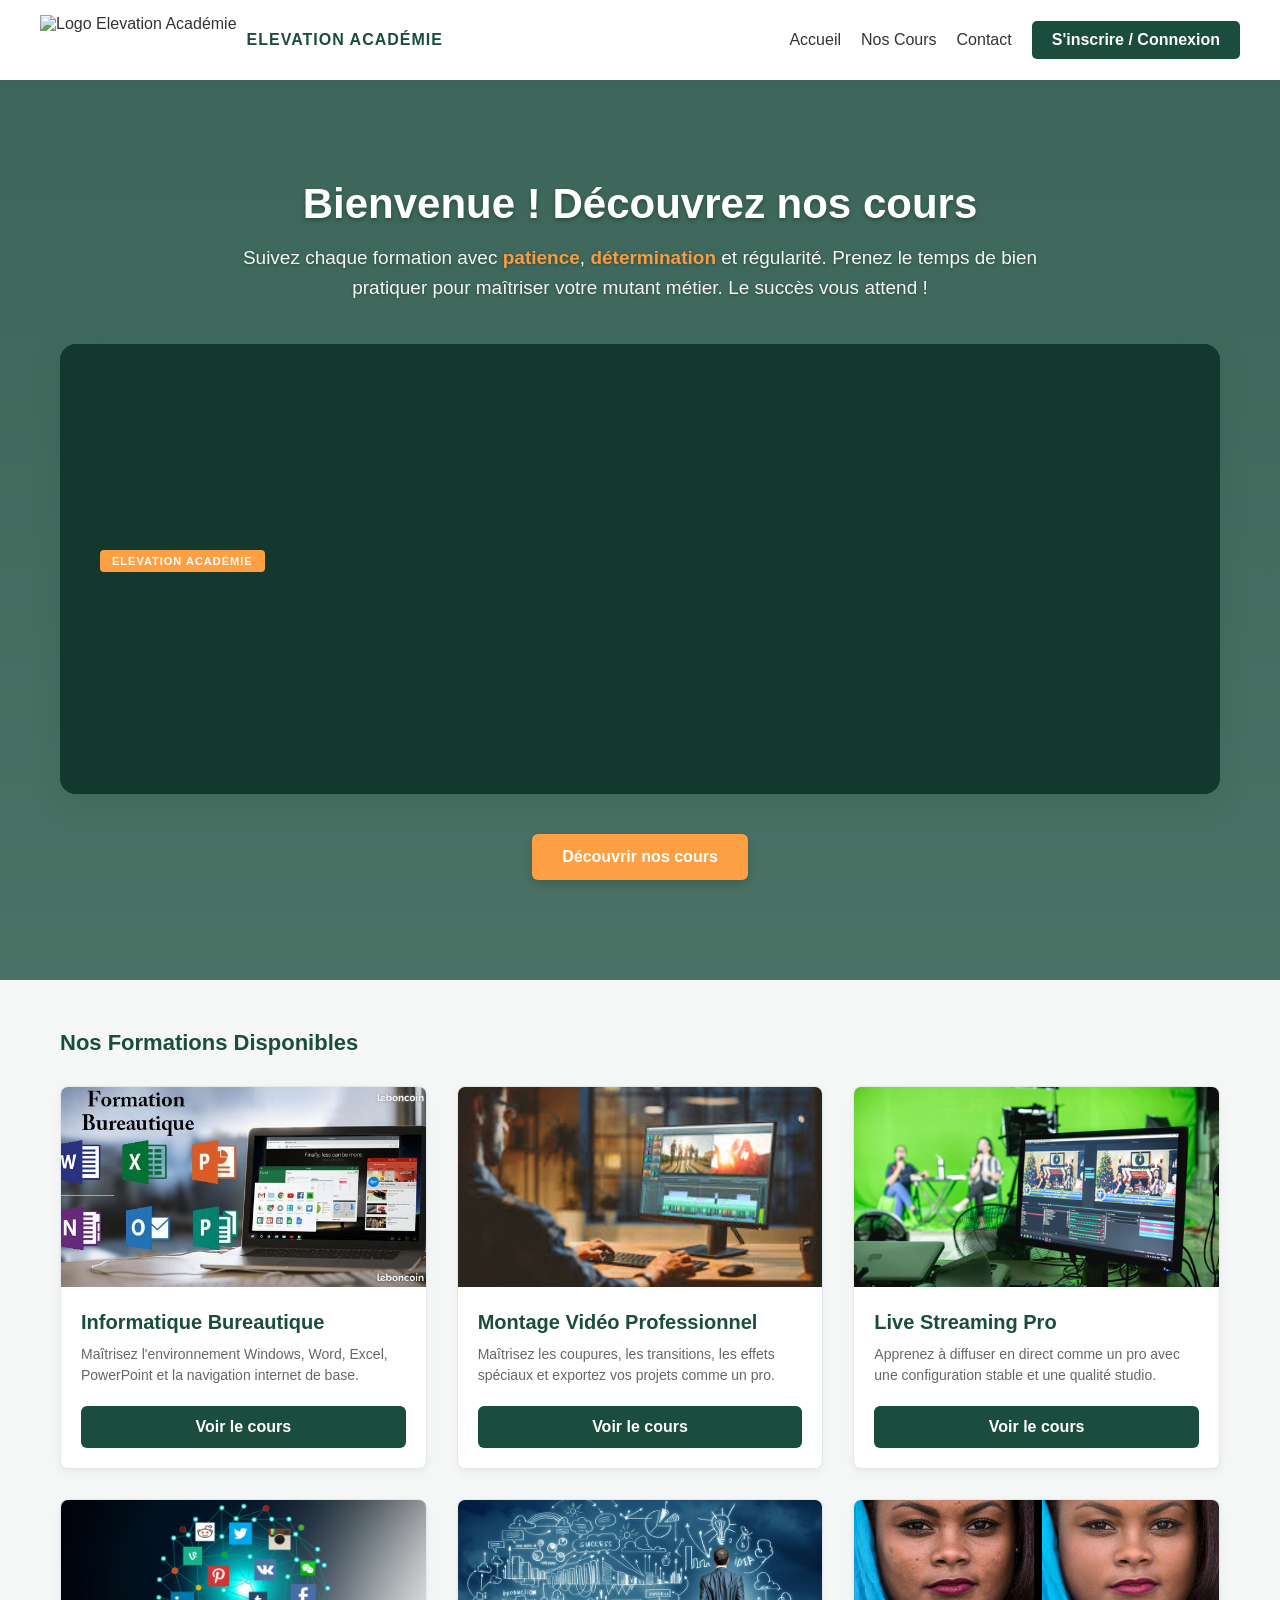
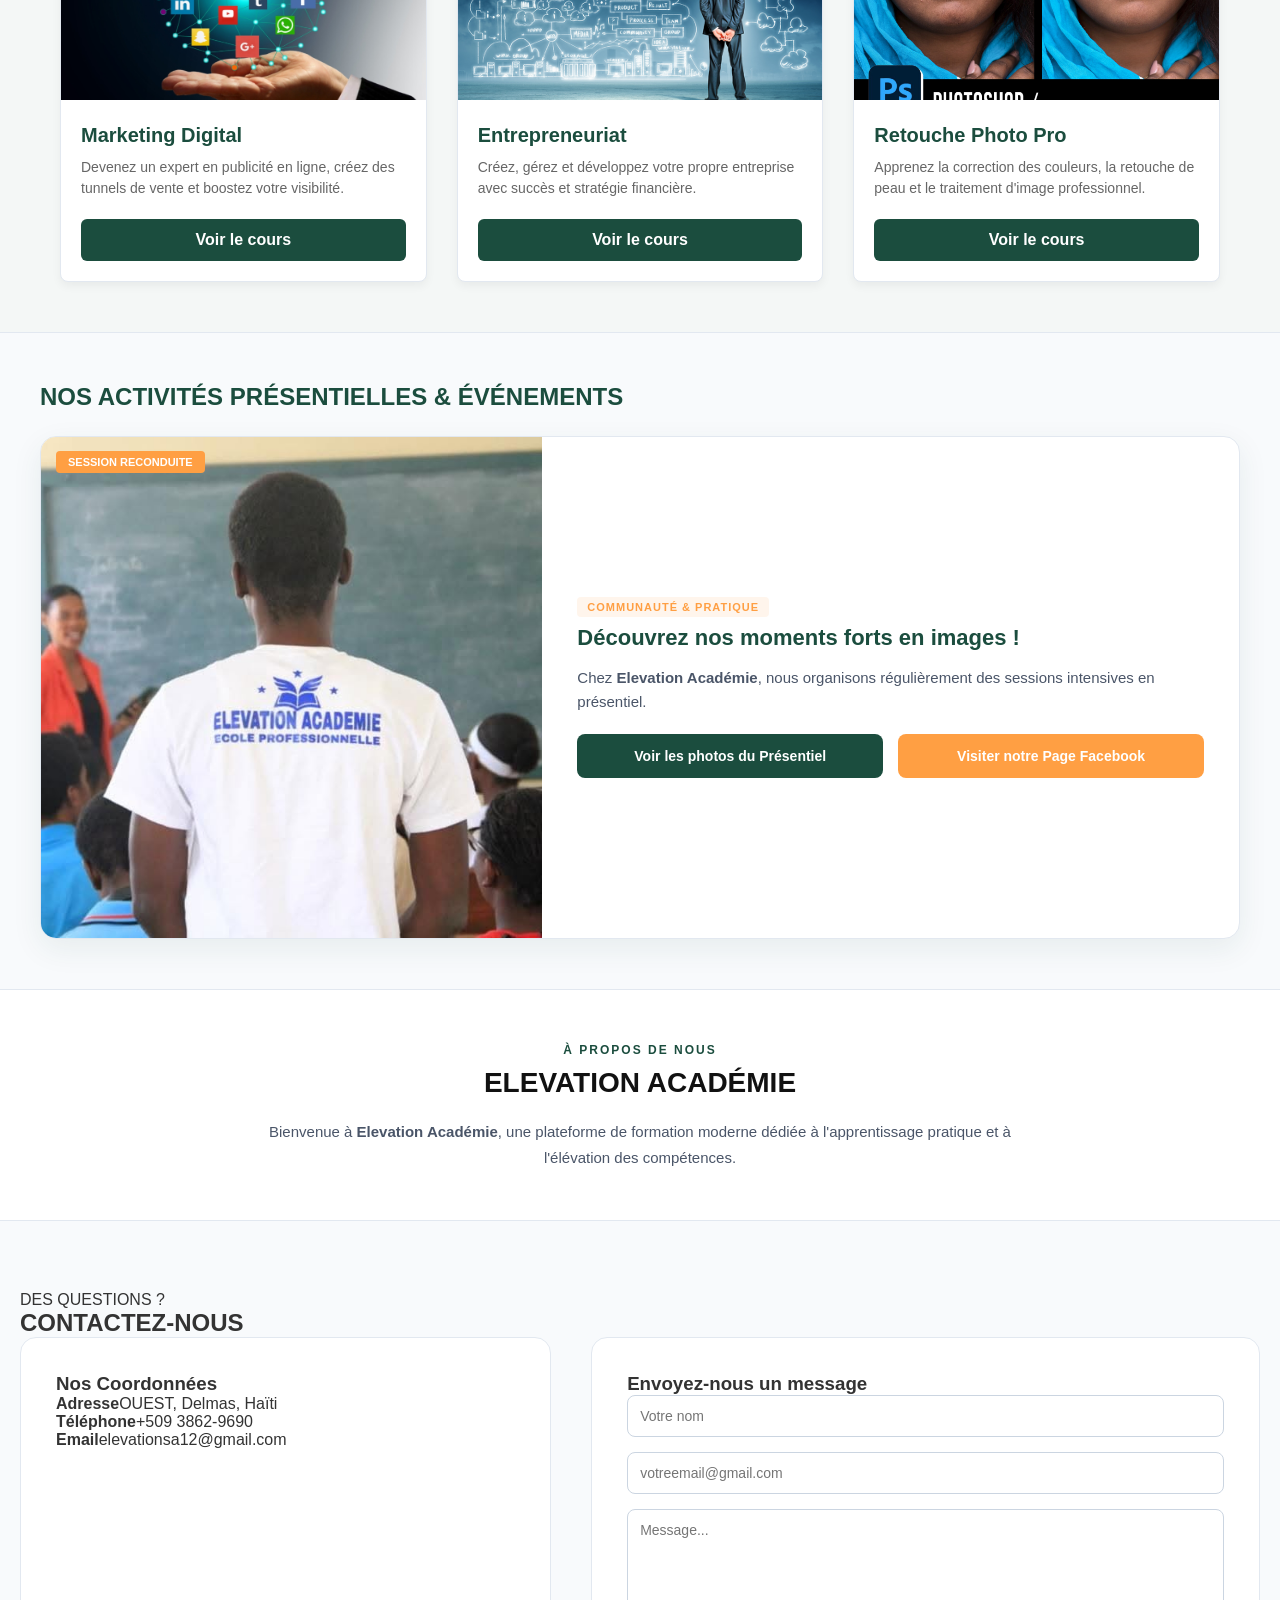
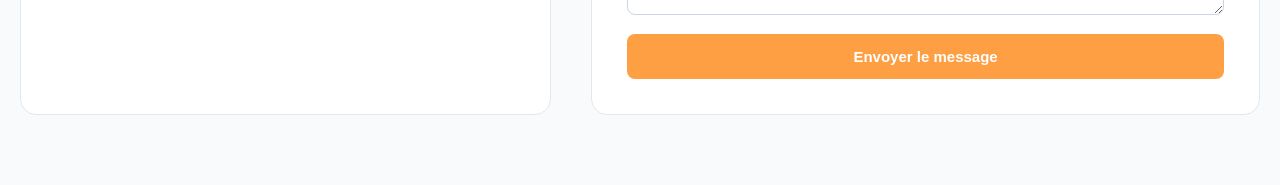
==== commit e435c0a7: "Mise à jour du site Elevation Académie et exclusion du fichier vidéo lourd" ====
--- a/index.html
+++ b/index.html
@@ -50,7 +50,7 @@
         .btn { display: block; text-align: center; background: #1b4d3e; color: white; text-decoration: none; padding: 12px; border-radius: 6px; font-weight: bold; transition: 0.2s; border: none; width: 100%; font-size: 16px; cursor: pointer; }
         .btn:hover { background: #13382d; }
 
-        /* ESPAS TRAVAY 10 VIDEO YO */
+        /* ESPAS TRAVAY VIDEO SEPARE YO */
         .section-workspace-cours { max-width: 1200px; margin: 30px auto; padding: 20px; display: none; background: white; border-radius: 12px; box-shadow: 0 4px 20px rgba(0,0,0,0.08); border: 1px solid #e2e8f0; }
         .workspace-header { background: #1b4d3e; color: white; padding: 15px 20px; border-radius: 8px 8px 0 0; display: flex; justify-content: space-between; align-items: center; }
         .workspace-grid { display: flex; gap: 30px; padding: 20px 0; }
@@ -70,7 +70,6 @@
 </head>
 <body>
 
-    <!-- 1. HEADER AK FOTO LOGO -->
     <header>
         <div class="logo-container-elevation">
             <img src="logo.png" alt="Logo Elevation Académie">
@@ -80,18 +79,15 @@
             <a href="#" onclick="retounenNanLis()">Accueil</a>
             <a href="#cours" onclick="retounenNanLis()">Nos Cours</a>
             <a href="#contact">Contact</a>
-            <a href="signup.html" class="btn-header">S'inscrire / Connexion</a>
+            <a href="signup.html" class="btn-header" id="bouton-koneksyon">S'inscrire / Connexion</a>
         </nav>
     </header>
 
-    <!-- NOU METE YON ID NAN BLÒK PAJ AKEY LA POU NOU KA KACHE LÈ YO KLIKE SOU YON KOU -->
     <div id="blok-paj-akey">
-        <!-- 2. GWO BANNÈ AK FOTO BACKGROUND + BOUTON DECOUVRIR -->
         <section class="hero-banner">
             <h1>Bienvenue ! Découvrez nos cours</h1>
             <p>Suivez chaque formation avec <strong>patience</strong>, <strong>détermination</strong> et régularité. Prenez le temps de bien pratiquer pour maîtriser votre mutant métier. Le succès vous attend !</p>
             
-            <!-- SEKSYON VIDEYO PREZANTASYON ELEVATION ACADÉMIE -->
             <section class="section-video-presentation">
                 <div class="video-container">
                     <video autoplay muted loop playsinline id="video-promo-elevation">
@@ -116,14 +112,12 @@
             <a href="#cours" class="btn-discover">Découvrir nos cours</a>
         </section>
 
-        <!-- 3. SEKSYON TOUT KOU YO -->
         <section id="cours" class="section-cours">
             <h2 style="font-size: 22px; color: #1b4d3e; font-weight: bold;"> Nos Formations Disponibles</h2>
             <div class="grille-cours">
                 
-                <!-- Kou 1: Informatique -->
                 <div class="carte-cours">
-                    <img src="https://images.unsplash.com/photo-1547483238-f400e65ccd56?w=500" alt="Informatique">
+                    <img src="informatique.jpg.jpg" alt="Informatique">
                     <div class="cours-info">
                         <h3>Informatique Bureautique</h3>
                         <p>Maîtrisez l'environnement Windows, Word, Excel, PowerPoint et la navigation internet de base.</p>
@@ -131,9 +125,8 @@
                     </div>
                 </div>
 
-                <!-- Kou 2: Montage Vidéo -->
                 <div class="carte-cours">
-                    <img src="https://images.unsplash.com/photo-1622737133809-d95047b9e673?w=500" alt="Montage Vidéo">
+                    <img src="montage.jpg.jfif" alt="Montage Vidéo">
                     <div class="cours-info">
                         <h3>Montage Vidéo Professionnel</h3>
                         <p>Maîtrisez les coupures, les transitions, les effets spéciaux et exportez vos projets comme un pro.</p>
@@ -141,9 +134,8 @@
                     </div>
                 </div>
 
-                <!-- Kou 3: Live Streaming -->
                 <div class="carte-cours">
-                    <img src="https://images.unsplash.com/photo-1546054454-aa26e2b734c7?w=500" alt="Live Streaming">
+                    <img src="live.jpg.jpg" alt="Live Streaming">
                     <div class="cours-info">
                         <h3>Live Streaming Pro</h3>
                         <p>Apprenez à diffuser en direct comme un pro avec une configuration stable et une qualité studio.</p>
@@ -151,9 +143,8 @@
                     </div>
                 </div>
 
-                <!-- Kou 4: Marketing Digital -->
                 <div class="carte-cours">
-                    <img src="https://images.unsplash.com/photo-1460925895917-afdab827c52f?w=500" alt="Marketing Digital">
+                    <img src="marketing.jpg.jpg" alt="Marketing Digital">
                     <div class="cours-info">
                         <h3>Marketing Digital</h3>
                         <p>Devenez un expert en publicité en ligne, créez des tunnels de vente et boostez votre visibilité.</p>
@@ -161,9 +152,8 @@
                     </div>
                 </div>
 
-                <!-- Kou 5: Entrepreneuriat -->
                 <div class="carte-cours">
-                    <img src="https://images.unsplash.com/photo-1522202176988-66273c2fd55f?w=500" alt="Entrepreneuriat">
+                    <img src="entrepreunariat.jpg.png" alt="Entrepreneuriat">
                     <div class="cours-info">
                         <h3>Entrepreneuriat</h3>
                         <p>Créez, gérez et développez votre propre entreprise avec succès et stratégie financière.</p>
@@ -171,9 +161,8 @@
                     </div>
                 </div>
 
-                <!-- Kou 6: Retouche Photo -->
                 <div class="carte-cours">
-                    <img src="https://images.unsplash.com/photo-1542038784456-1ea8e935640e?w=500" alt="Retouche Photo">
+                    <img src="retouche.jpg.jpg" alt="Retouche Photo">
                     <div class="cours-info">
                         <h3>Retouche Photo Pro</h3>
                         <p>Apprenez la correction des couleurs, la retouche de peau et le traitement d'image professionnel.</p>
@@ -184,7 +173,6 @@
             </div>
         </section>
 
-        <!-- BÈL BANNER GRAFIK: AKTIVITE PRESANSYÈL -->
         <section class="section-activites-pro">
             <div class="activites-wrapper">
                 <h2 class="main-title-activites">Nos Activités Présentielles & Événements</h2>
@@ -206,7 +194,6 @@
             </div>
         </section>
 
-        <!-- SEKSYON: À PROPOS DE NOUS -->
         <section class="section-about-elevation">
             <div class="about-container">
                 <span class="about-subtitle">À PROPOS DE NOUS</span>
@@ -218,7 +205,6 @@
         </section>
     </div>
 
-    <!-- ESPAS VIDEO (LI DEYÒ BLÒK PAJ AKEY LA POU L KA RETE APA) -->
     <section id="workspace-cours" class="section-workspace-cours">
         <div class="workspace-header">
             <h2 id="titre-kou-aktif">Cours</h2>
@@ -231,13 +217,12 @@
                 <p style="color:#666; margin-top:5px; font-size:14px;">Vous devez terminer cette vidéo pour débloquer la session suivante.</p>
             </div>
             <div class="playlist-box">
-                <div class="playlist-title">Programme de démonstration (10 cours)</div>
+                <div class="playlist-title" id="playlist-titre-dinamik">Programme des cours</div>
                 <div id="lis-video-kontener"></div>
             </div>
         </div>
     </section>
 
-    <!-- SEKSYON: CONTACTEZ-NOUS (LI TOUJOURS LA NAN TOUT ENTEFAS YO) -->
     <section id="contact" class="section-contact-elevation">
         <div class="contact-wrapper">
             <span class="contact-subtitle">DES QUESTIONS ?</span>
@@ -262,11 +247,10 @@
         </div>
     </section>
 
-    <!-- STYLING CSS POU TOUT SEKSYON YO -->
     <style>
         .section-activites-pro { background-color: #f8fafc; padding: 50px 20px; margin-top: 50px; border-top: 1px solid #e2e8f0; }
-        .activites-wrapper { max-width: 1200px; margin: 0 auto; font-family: 'Segoe UI', sans-serif; }
-        .main-title-activites { font-size: 24px; color: #1b4d3e; margin-bottom: 25px; font-weight: 700; text-transform: uppercase; letter-spacing: 0.5px; }
+        .activites-wrapper { max-width: 1200px; margin: 0 auto; }
+        .main-title-activites { font-size: 24px; color: #1b4d3e; margin-bottom: 25px; font-weight: 700; text-transform: uppercase; }
         .carte-evenement-graphique { display: flex; background: #ffffff; border-radius: 16px; overflow: hidden; box-shadow: 0 10px 30px rgba(27, 77, 62, 0.08); border: 1px solid #e2e8f0; }
         .zone-image-evenement { flex: 1.2; position: relative; min-height: 350px; }
         .zone-image-evenement img { width: 100%; height: 100%; object-fit: cover; display: block; }
@@ -285,12 +269,10 @@
         .section-about-elevation { background-color: #ffffff; padding: 50px 20px; text-align: center; border-top: 1px solid #e2e8f0; border-bottom: 1px solid #e2e8f0; }
         .about-container { max-width: 800px; margin: 0 auto; }
         .about-subtitle { display: inline-block; font-size: 12px; font-weight: bold; color: #1b4d3e; letter-spacing: 2px; margin-bottom: 10px; text-transform: uppercase; }
-        .about-main-title { font-size: 28px; font-weight: 800; color: #111111; margin-bottom: 20px; text-transform: uppercase; letter-spacing: 0.5px; }
+        .about-main-title { font-size: 28px; font-weight: 800; color: #111111; margin-bottom: 20px; text-transform: uppercase; }
         .about-text-content p { font-size: 15px; line-height: 1.7; color: #4a5568; font-weight: 500; }
 
         .section-contact-elevation { background-color: #f8fafc; padding: 70px 20px; }
-        .contact-subtitle { display: block; text-align: center; font-size: 13px; font-weight: 700; color: #1b4d3e; letter-spacing: 3px; margin-bottom: 10px; text-transform: uppercase; }
-        .contact-main-title { text-align: center; font-size: 32px; font-weight: 800; color: #111111; margin-bottom: 40px; text-transform: uppercase; }
         .contact-grid { display: flex; gap: 40px; }
         .contact-info-box { flex: 1; background: #ffffff; padding: 35px; border-radius: 16px; border: 1px solid #e2e8f0; }
         .contact-form-box { flex: 1.3; background: #ffffff; padding: 35px; border-radius: 16px; border: 1px solid #e2e8f0; }
@@ -303,27 +285,100 @@
             .carte-evenement-graphique, .contact-grid { flex-direction: column; }
             .bloc-actions-sociales { flex-direction: column; }
             .btn-action-evenement { width: 100%; }
-            .zone-image-evenement { min-height: 250px; }
         }
     </style>
 
-    <!-- JAVASCRIPT LOGIK KACHE PAJ AKEY LA -->
     <script>
-    const bankVideyoTest = [
-        { id: 1, titre: "Cours 01: Introduction & Concepts", url: "https://vjs.zencdn.net/v/oceans.mp4" },
-        { id: 2, titre: "Cours 02: Outils & Environnement", url: "https://www.w3schools.com/html/movie.mp4" },
-        { id: 3, titre: "Cours 03: Première Pratique", url: "https://vjs.zencdn.net/v/oceans.mp4" },
-        { id: 4, titre: "Cours 04: Structure et Logique", url: "https://www.w3schools.com/html/movie.mp4" },
-        { id: 5, titre: "Cours 05: Atelier Pratique Étape 1", url: "https://vjs.zencdn.net/v/oceans.mp4" },
-        { id: 6, titre: "Cours 06: Atelier Pratique Étape 2", url: "https://www.w3schools.com/html/movie.mp4" },
-        { id: 7, titre: "Cours 07: Astuces de Professionnels", url: "https://vjs.zencdn.net/v/oceans.mp4" },
-        { id: 8, titre: "Cours 08: Exercice d'assimilation", url: "https://www.w3schools.com/html/movie.mp4" },
-        { id: 9, titre: "Cours 09: Correction de l'exercice", url: "https://vjs.zencdn.net/v/oceans.mp4" },
-        { id: 10, titre: "Cours 10: Résumé & Prochaine étape", url: "https://www.w3schools.com/html/movie.mp4" }
-    ];
+    // Isit la, chak kou gen pwòp 10 videyo pa l nèt. Ou ka modifye lyen yo ak tit yo fasil isit la!
+    const bazDoneVideyo = {
+        informatique: [
+            { id: 1, titre: "Info 01: Introduction et decouvrir Excel", url: "introduction.mp4.mp4" },
+            { id: 2, titre: "Info 02: Gestion des fichiers", url: "https://www.w3schools.com/html/movie.mp4" },
+            { id: 3, titre: "Info 03: Découverte de Microsoft Word", url: "https://vjs.zencdn.net/v/oceans.mp4" },
+            { id: 4, titre: "Info 04: Mise en page professionnelle", url: "https://www.w3schools.com/html/movie.mp4" },
+            { id: 5, titre: "Info 05: Introduction à MS Excel", url: "https://vjs.zencdn.net/v/oceans.mp4" },
+            { id: 6, titre: "Info 06: Formules et Tableaux Excel", url: "https://www.w3schools.com/html/movie.mp4" },
+            { id: 7, titre: "Info 07: Créer un PowerPoint captivant", url: "https://vjs.zencdn.net/v/oceans.mp4" },
+            { id: 8, titre: "Info 08: Sécurité sur internet", url: "https://www.w3schools.com/html/movie.mp4" },
+            { id: 9, titre: "Info 09: Outils Cloud (Google Drive)", url: "https://vjs.zencdn.net/v/oceans.mp4" },
+            { id: 10, titre: "Info 10: Évaluation et Synthèse finale", url: "https://www.w3schools.com/html/movie.mp4" }
+        ],
+        montage: [
+            { id: 1, titre: "Montage 01: Bases du Montage Vidéo", url: "https://vjs.zencdn.net/v/oceans.mp4" },
+            { id: 2, titre: "Montage 02: Importation et Coupures", url: "https://www.w3schools.com/html/movie.mp4" },
+            { id: 3, titre: "Montage 03: Gestion du pistes Audio", url: "https://vjs.zencdn.net/v/oceans.mp4" },
+            { id: 4, titre: "Montage 04: Effets et Transitions Pro", url: "https://www.w3schools.com/html/movie.mp4" },
+            { id: 5, titre: "Montage 05: Colorimétrie et Étalonnage", url: "https://vjs.zencdn.net/v/oceans.mp4" },
+            { id: 6, titre: "Montage 06: Effets Spéciaux de Base", url: "https://www.w3schools.com/html/movie.mp4" },
+            { id: 7, titre: "Montage 07: Intégration de Titres Animés", url: "https://vjs.zencdn.net/v/oceans.mp4" },
+            { id: 8, titre: "Montage 08: Sound Design de mutant", url: "https://www.w3schools.com/html/movie.mp4" },
+            { id: 9, titre: "Montage 09: Exportation optimale YouTube", url: "https://vjs.zencdn.net/v/oceans.mp4" },
+            { id: 10, titre: "Montage 10: Projet final complet", url: "https://www.w3schools.com/html/movie.mp4" }
+        ],
+        streaming: [
+            { id: 1, titre: "Stream 01: Introduction au Live Streaming", url: "https://vjs.zencdn.net/v/oceans.mp4" },
+            { id: 2, titre: "Stream 02: Configuration de OBS Studio", url: "https://www.w3schools.com/html/movie.mp4" },
+            { id: 3, titre: "Stream 03: Paramètres Audio et Micros", url: "https://vjs.zencdn.net/v/oceans.mp4" },
+            { id: 4, titre: "Stream 04: Scènes et Sources complexes", url: "https://www.w3schools.com/html/movie.mp4" },
+            { id: 5, titre: "Stream 05: Gestion de la Bande Passante", url: "https://vjs.zencdn.net/v/oceans.mp4" },
+            { id: 6, titre: "Stream 06: Diffusion Multistream", url: "https://www.w3schools.com/html/movie.mp4" },
+            { id: 7, titre: "Stream 07: Intégration des Alertes Live", url: "https://vjs.zencdn.net/v/oceans.mp4" },
+            { id: 8, titre: "Stream 08: Interaction avec le Chat", url: "https://www.w3schools.com/html/movie.mp4" },
+            { id: 9, titre: "Stream 09: Résolution des Bugs de Stream", url: "https://vjs.zencdn.net/v/oceans.mp4" },
+            { id: 10, titre: "Stream 10: Lancement de votre premier Live", url: "https://www.w3schools.com/html/movie.mp4" }
+        ],
+        marketing: [
+            { id: 1, titre: "Marketing 01: Fondations du Digital", url: "https://vjs.zencdn.net/v/oceans.mp4" },
+            { id: 2, titre: "Marketing 02: Création de Tunnels de Vente", url: "https://www.w3schools.com/html/movie.mp4" },
+            { id: 3, titre: "Marketing 03: Publicité Facebook & Instagram Ads", url: "https://vjs.zencdn.net/v/oceans.mp4" },
+            { id: 4, titre: "Marketing 04: Analyse des Statistiques", url: "https://www.w3schools.com/html/movie.mp4" },
+            { id: 5, titre: "Marketing 05: Email Marketing Automatisé", url: "https://vjs.zencdn.net/v/oceans.mp4" },
+            { id: 6, titre: "Marketing 06: Stratégie de Contenu Organique", url: "https://www.w3schools.com/html/movie.mp4" },
+            { id: 7, titre: "Marketing 07: Copywriting d'Impact", url: "https://vjs.zencdn.net/v/oceans.mp4" },
+            { id: 8, titre: "Marketing 08: Branding et Image de Marque", url: "https://www.w3schools.com/html/movie.mp4" },
+            { id: 9, titre: "Marketing 09: Vendre des Produits Digitaux", url: "https://vjs.zencdn.net/v/oceans.mp4" },
+            { id: 10, titre: "Marketing 10: Plan d'Action sur 90 Jours", url: "https://www.w3schools.com/html/movie.mp4" }
+        ],
+        entrepreneuriat: [
+            { id: 1, titre: "Entreprendre 01: Esprit Entrepreneurial", url: "https://vjs.zencdn.net/v/oceans.mp4" },
+            { id: 2, titre: "Entreprendre 02: Trouver une Idée Rentable", url: "https://www.w3schools.com/html/movie.mp4" },
+            { id: 3, titre: "Entreprendre 03: Étude de Marché", url: "https://vjs.zencdn.net/v/oceans.mp4" },
+            { id: 4, titre: "Entreprendre 04: Création du Business Plan", url: "https://www.w3schools.com/html/movie.mp4" },
+            { id: 5, titre: "Entreprendre 05: Gestion Financière Légère", url: "https://vjs.zencdn.net/v/oceans.mp4" },
+            { id: 6, titre: "Entreprendre 06: Légalisation et Structure", url: "https://www.w3schools.com/html/movie.mp4" },
+            { id: 7, titre: "Entreprendre 07: Stratégie de Vente B2B/B2C", url: "https://vjs.zencdn.net/v/oceans.mp4" },
+            { id: 8, titre: "Entreprendre 08: Recrutement et Délégation", url: "https://www.w3schools.com/html/movie.mp4" },
+            { id: 9, titre: "Entreprendre 09: Gestion du Stress et Leadership", url: "https://vjs.zencdn.net/v/oceans.mp4" },
+            { id: 10, titre: "Entreprendre 10: Pitch devant des Investisseurs", url: "https://www.w3schools.com/html/movie.mp4" }
+        ],
+        retouche: [
+            { id: 1, titre: "Retouche 01: Introduction à Photoshop", url: "https://vjs.zencdn.net/v/oceans.mp4" },
+            { id: 2, titre: "Retouche 02: Gestion des Calques", url: "https://www.w3schools.com/html/movie.mp4" },
+            { id: 3, titre: "Retouche 03: Correction de l'exposition", url: "https://vjs.zencdn.net/v/oceans.mp4" },
+            { id: 4, titre: "Retouche 04: Théorie des Couleurs", url: "https://www.w3schools.com/html/movie.mp4" },
+            { id: 5, titre: "Retouche 05: Nettoyage de Peau Pro", url: "https://vjs.zencdn.net/v/oceans.mp4" },
+            { id: 6, titre: "Retouche 06: Détourage d'objets complexe", url: "https://www.w3schools.com/html/movie.mp4" },
+            { id: 7, titre: "Retouche 07: Dodge and Burn", url: "https://vjs.zencdn.net/v/oceans.mp4" },
+            { id: 8, titre: "Retouche 08: Effets de Lumières Artificielles", url: "https://www.w3schools.com/html/movie.mp4" },
+            { id: 9, titre: "Retouche 09: Exportation Haute Définition", url: "https://vjs.zencdn.net/v/oceans.mp4" },
+            { id: 10, titre: "Retouche 10: Portfolio et Vente de services", url: "https://www.w3schools.com/html/movie.mp4" }
+        ]
+    };
 
     let idKouKouran = "";
     let endisVideoKouran = 0;
+
+    // VERIFIKASYON KONEKSYON SOU SEVÈ LOCAL LA (SOVGRAD)
+    window.onload = function() {
+        let itilizateKonekte = localStorage.getItem('elevation_user_name');
+        let boutonConnexion = document.getElementById('bouton-koneksyon');
+        
+        if (itilizateKonekte) {
+            boutonConnexion.innerText = "Profil: " + itilizateKonekte;
+            boutonConnexion.href = "#";
+            boutonConnexion.style.background = "#ff9f43";
+        }
+    };
 
     function verifierConnexion(event, coursId, nomKou) {
         if (event) event.preventDefault();
@@ -336,7 +391,7 @@
 
             if (!dejaEnskriNanKouSa) {
                 localStorage.setItem('form_' + coursId, "true");
-                alert("Redirection vers le formulaire d'inscription pour le domaine : " + nomKou);
+                alert("Redirection vers le formulaire d'inscription pour : " + nomKou);
                 let lyenGoogleForm = "https://docs.google.com/forms/d/e/1FAIpQLSc8tsABw42wrrb1ncDmmCwc7Wk26uRLENBk-w-TUiHKy2OeFQ/viewform?usp=publish-editor";
                 window.open(lyenGoogleForm, '_blank');
                 chajeWorkspaceKou(coursId, nomKou);
@@ -345,22 +400,22 @@
             }
         } else {
             localStorage.setItem('cours_choisi', coursId);
-            alert("Veuillez vous inscrire ou vous connecter pour accéder aux vidéos.");
+            alert("Veuillez vous inscrire ou vous connecter pour accéder à vos cours.");
             window.location.href = 'signup.html';
         }
     }
 
-    // MODIFIKASYON POTORIK LA: NOU KACHE ENTEFAS PAJ AKEY LA LÈ NOU LOUVRI KOU A
     function chajeWorkspaceKou(coursId, nomKou) {
         idKouKouran = coursId;
         document.getElementById('titre-kou-aktif').innerText = nomKou;
-        
-        // Nou kache tout paj akey la net ! (Bannè, Kat yo, a pwopo)
+        document.getElementById('playlist-titre-dinamik').innerText = "Programme: " + nomKou + " (10 Sessions)";
+        
+        // Kache paj akey
         document.getElementById('blok-paj-akey').style.display = 'none';
-        
-        // Nou montre sèlman espas travay videyo a kounye a
+        // Montre espas travay
         document.getElementById('workspace-cours').style.display = 'block';
         
+        // Chaje nivo pwogrè elèv la sove pou kou sa a
         let maxDebloke = parseInt(localStorage.getItem('pwogres_kou_' + idKouKouran)) || 1;
         
         manteLisVideyo(maxDebloke);
@@ -372,8 +427,11 @@
     function manteLisVideyo(maxDebloke) {
         let kontener = document.getElementById('lis-video-kontener');
         kontener.innerHTML = "";
-
-        bankVideyoTest.forEach((video, index) => {
+        
+        // Pran lis videyo ki koresponn ak kou a sèlman
+        let lisVideyoKouKouran = bazDoneVideyo[idKouKouran] || [];
+
+        lisVideyoKouKouran.forEach((video, index) => {
             let item = document.createElement('div');
             item.className = "playlist-item";
             
@@ -395,19 +453,22 @@
 
     function jweVideo(index) {
         endisVideoKouran = index;
-        let videoData = bankVideyoTest[index];
+        let lisVideyoKouKouran = bazDoneVideyo[idKouKouran] || [];
+        let videoData = lisVideyoKouKouran[index];
         let lecteur = document.getElementById('lecteur-video-elevation');
         
-        document.getElementById('titre-video-aktif').innerText = videoData.titre;
-        lecteur.src = videoData.url;
-        lecteur.load();
-        lecteur.play().catch(e => console.log("Lancement automatique en attente..."));
-
-        let items = document.querySelectorAll('.playlist-item');
-        items.forEach((item, idx) => {
-            if(idx === index) item.classList.add('active');
-            else item.classList.remove('active');
-        });
+        if(videoData) {
+            document.getElementById('titre-video-aktif').innerText = videoData.titre;
+            lecteur.src = videoData.url;
+            lecteur.load();
+            lecteur.play().catch(e => console.log("Lancement automatique fluide..."));
+
+            let items = document.querySelectorAll('.playlist-item');
+            items.forEach((item, idx) => {
+                if(idx === index) item.classList.add('active');
+                else item.classList.remove('active');
+            });
+        }
     }
 
     function videoFini() {
@@ -416,20 +477,20 @@
 
         if (vesoKiFiniAn === maxDebloke && maxDebloke < 10) {
             maxDebloke++;
+            // Sove nouvo pwogrè sa a nan "sèvè" local la pou sekirite done yo
             localStorage.setItem('pwogres_kou_' + idKouKouran, maxDebloke);
-            alert("Session validée ! La session suivante est débloquée.");
+            alert("Session validée ! Étape suivante débloquée.");
         }
 
         manteLisVideyo(maxDebloke);
-
+        
         if (endisVideoKouran < 9) {
             jweVideo(endisVideoKouran + 1);
         } else {
-            alert("Félicitations ! Vous avez complété les 10 sessions de test de ce module ! 🎉");
-        }
-    }
-
-    // LÈ LI RETOUNEN, NOU REMONTRE PAJ AKEY LA TOU NÒMAL
+            alert("Félicitations ! Vous avez complété ce module avec succès ! 🎉");
+        }
+    }
+
     function retounenNanLis() {
         document.getElementById('workspace-cours').style.display = 'none';
         document.getElementById('blok-paj-akey').style.display = 'block';
@@ -439,10 +500,10 @@
     function voyeMesajKontak(event) {
         event.preventDefault();
         let nom = document.getElementById('nom-complet').value;
-        alert("Merci " + nom + " ! Votre message a été envoyé avec succès.");
+        alert("Merci " + nom + " ! Votre message a été envoyé à l'administration d'Elevation Académie.");
         document.getElementById('formulaire-contact').reset();
     }
     </script>
 
 </body>
-</html>+</html>
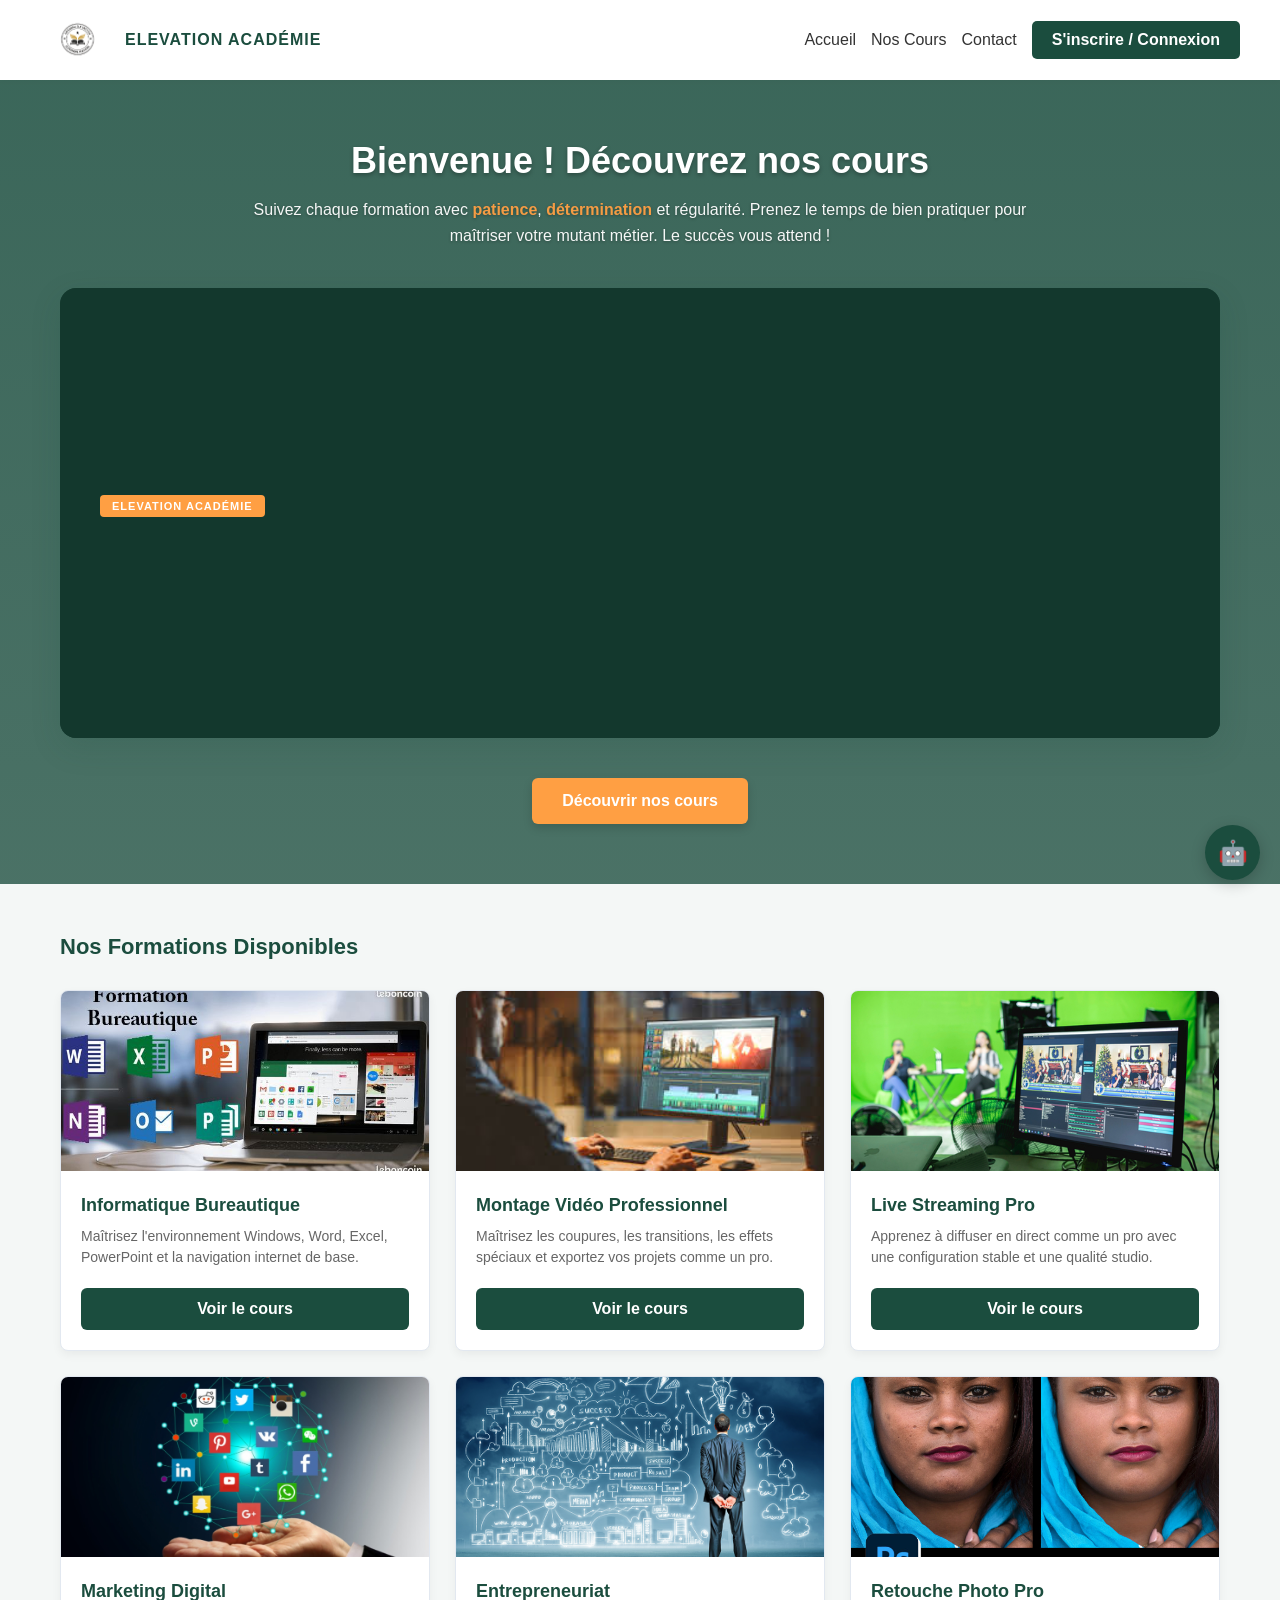
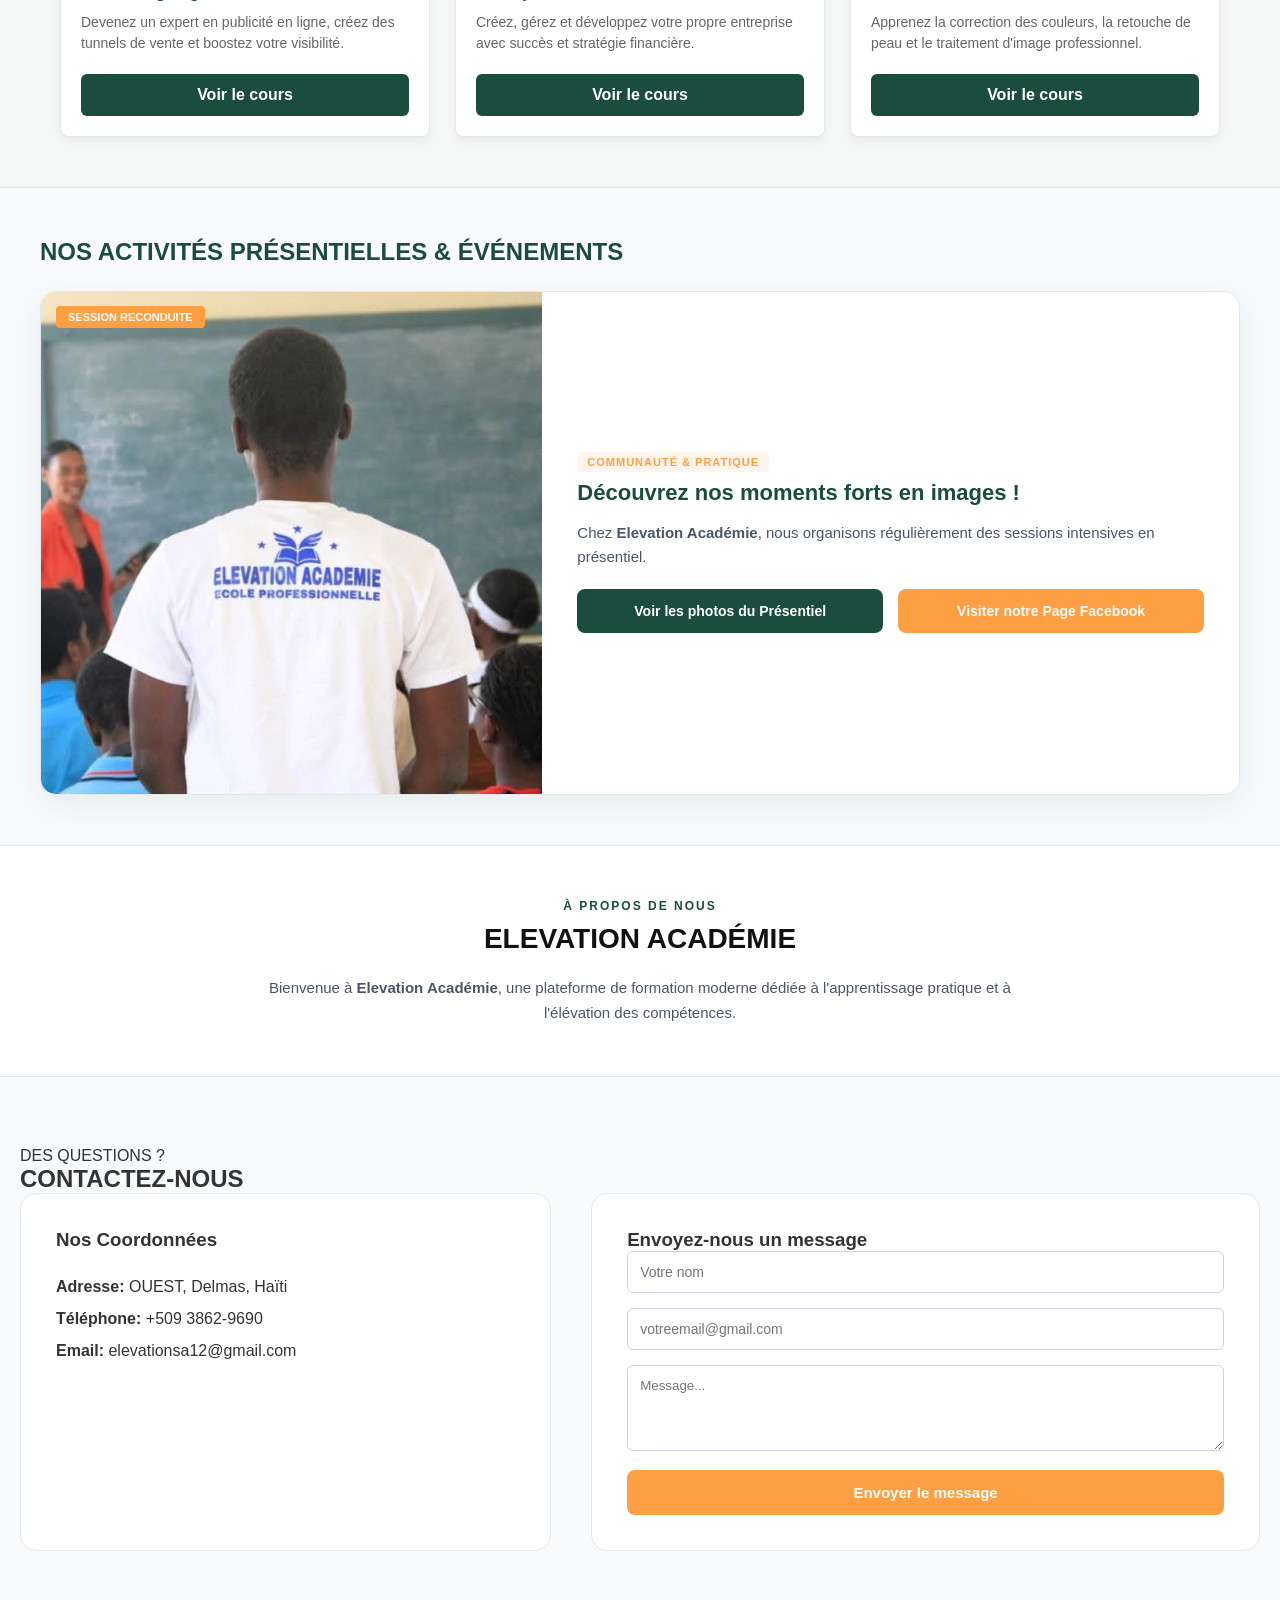
==== commit 97d85f19: "Fix: rename logo file and use tracked video for GitHub Pages" ====
--- a/index.html
+++ b/index.html
@@ -4,250 +4,115 @@
     <meta charset="UTF-8">
     <meta name="viewport" content="width=device-width, initial-scale=1.0">
     <title>Elevation Académie - Accueil</title>
+    
+    <link rel="icon" href="https://img.icons8.com/fluency/48/star--v1.png" type="image/png">
+    
     <style>
         * { margin: 0; padding: 0; box-sizing: border-box; font-family: 'Segoe UI', sans-serif; }
         body { background-color: #f4f7f6; color: #333; scroll-behavior: smooth; }
 
-        /* HEADER DESIGN */
-        header { display: flex; justify-content: space-between; align-items: center; padding: 15px 40px; background: #fff; box-shadow: 0 2px 5px rgba(0,0,0,0.05); }
-        
-        /* LOGO EN INTEGRASYON FOTO */
+        /* HEADER DESIGN RESPONSIVE */
+        header { display: flex; justify-content: space-between; align-items: center; padding: 15px 40px; background: #fff; box-shadow: 0 2px 5px rgba(0,0,0,0.05); flex-wrap: wrap; gap: 15px; }
         .logo-container-elevation { display: flex; align-items: center; gap: 10px; }
         .logo-container-elevation img { height: 50px; display: block; object-fit: contain; }
         .nom-academie-header { font-weight: bold; color: #1b4d3e; letter-spacing: 1px; }
         
-        nav { display: flex; align-items: center; }
-        nav a { margin-left: 20px; color: #333; text-decoration: none; font-weight: 500; }
-        .btn-header { background: #1b4d3e; color: white; padding: 10px 20px; border-radius: 5px; text-decoration: none; font-weight: bold; }
+        nav { display: flex; align-items: center; flex-wrap: wrap; gap: 15px; }
+        nav a { color: #333; text-decoration: none; font-weight: 500; }
+        .btn-header { background: #1b4d3e; color: white; padding: 10px 20px; border-radius: 5px; text-decoration: none; font-weight: bold; cursor: pointer; text-align: center; }
 
         /* GWO BANNÈ AK FOTO BACKGROUND (HERO SECTION) */
         .hero-banner { 
             background: linear-gradient(rgba(27, 77, 62, 0.85), rgba(45, 90, 76, 0.85)), url('https://images.unsplash.com/photo-1516321318423-f06f85e504b3?w=1600') no-repeat center center/cover; 
-            color: white; 
-            text-align: center; 
-            padding: 100px 20px; 
-        }
-        .hero-banner h1 { font-size: 42px; margin-bottom: 15px; color: #ffffff; font-weight: bold; text-shadow: 0 2px 4px rgba(0,0,0,0.3); }
-        .hero-banner p { font-size: 19px; max-width: 800px; margin: 0 auto 30px auto; line-height: 1.6; opacity: 0.95; text-shadow: 0 1px 3px rgba(0,0,0,0.3); }
+            color: white; text-align: center; padding: 60px 20px; 
+        }
+        .hero-banner h1 { font-size: 36px; margin-bottom: 15px; color: #ffffff; font-weight: bold; text-shadow: 0 2px 4px rgba(0,0,0,0.3); }
+        .hero-banner p { font-size: 16px; max-width: 800px; margin: 0 auto 30px auto; line-height: 1.6; opacity: 0.95; text-shadow: 0 1px 3px rgba(0,0,0,0.3); }
         .hero-banner strong { color: #ff9f43; }
         
-        /* BOUTON NAN ANTÈT LA */
         .btn-discover { display: inline-block; background: #ff9f43; color: white; text-decoration: none; padding: 14px 30px; border-radius: 6px; font-weight: bold; font-size: 16px; transition: 0.2s; box-shadow: 0 4px 10px rgba(0,0,0,0.15); }
         .btn-discover:hover { background: #e08528; transform: translateY(-2px); }
 
-        /* SEKSYON KOU YO */
+        /* SEKSYON KOU YO (GRILLE GRID RESPONSIVE) */
         .section-cours { max-width: 1200px; margin: 50px auto; padding: 0 20px; }
-        .grille-cours { display: grid; grid-template-columns: repeat(auto-fit, minmax(300px, 1fr)); gap: 30px; margin-top: 30px; }
-        
+        .grille-cours { display: grid; grid-template-columns: repeat(auto-fit, minmax(280px, 1fr)); gap: 25px; margin-top: 30px; }
         .carte-cours { background: white; border-radius: 8px; overflow: hidden; box-shadow: 0 4px 10px rgba(0,0,0,0.05); border: 1px solid #e2e8f0; transition: transform 0.2s; }
         .carte-cours:hover { transform: translateY(-5px); }
-        .carte-cours img { width: 100%; height: 200px; object-fit: cover; }
-        
+        .carte-cours img { width: 100%; height: 180px; object-fit: cover; }
         .cours-info { padding: 20px; }
-        .cours-info h3 { font-size: 20px; color: #1b4d3e; margin-bottom: 10px; }
+        .cours-info h3 { font-size: 18px; color: #1b4d3e; margin-bottom: 10px; }
         .cours-info p { color: #666; font-size: 14px; line-height: 1.5; margin-bottom: 20px; }
         
-        .btn { display: block; text-align: center; background: #1b4d3e; color: white; text-decoration: none; padding: 12px; border-radius: 6px; font-weight: bold; transition: 0.2s; border: none; width: 100%; font-size: 16px; cursor: pointer; }
+        .btn { display: block; text-align: center; background: #1b4d3e; color: white; text-decoration: none; padding: 12px; border-radius: 6px; font-weight: bold; border: none; width: 100%; font-size: 16px; cursor: pointer; transition: 0.2s; }
         .btn:hover { background: #13382d; }
 
-        /* ESPAS TRAVAY VIDEO SEPARE YO */
-        .section-workspace-cours { max-width: 1200px; margin: 30px auto; padding: 20px; display: none; background: white; border-radius: 12px; box-shadow: 0 4px 20px rgba(0,0,0,0.08); border: 1px solid #e2e8f0; }
-        .workspace-header { background: #1b4d3e; color: white; padding: 15px 20px; border-radius: 8px 8px 0 0; display: flex; justify-content: space-between; align-items: center; }
-        .workspace-grid { display: flex; gap: 30px; padding: 20px 0; }
-        .video-principal-box { flex: 2; }
+        /* ESPAS TRAVAY VIDEO (ÈSTRUKTIR RESPONSIVE POU TELEFÒN) */
+        .section-workspace-cours { max-width: 1200px; margin: 20px auto; padding: 15px; display: none; background: white; border-radius: 12px; box-shadow: 0 4px 20px rgba(0,0,0,0.08); border: 1px solid #e2e8f0; }
+        .workspace-header { background: #1b4d3e; color: white; padding: 15px; border-radius: 8px; display: flex; justify-content: space-between; align-items: center; flex-wrap: wrap; gap: 10px; }
+        
+        /* Fleksibilite pou l vire an liy sou PC, an kolòn sou telefòn otomatikman */
+        .workspace-grid { display: flex; gap: 20px; margin-top: 20px; flex-direction: column; }
+        @media (min-width: 850px) { .workspace-grid { flex-direction: row; } }
+        
+        .video-principal-box { flex: 2; width: 100%; }
         .video-principal-box video { width: 100%; border-radius: 8px; background: #000; box-shadow: 0 4px 10px rgba(0,0,0,0.1); }
-        .playlist-box { flex: 1; background: #f8fafc; border-radius: 8px; padding: 15px; border: 1px solid #e2e8f0; max-height: 480px; overflow-y: auto; }
+        
+        .playlist-box { flex: 1; background: #f8fafc; border-radius: 8px; padding: 15px; border: 1px solid #e2e8f0; max-height: 400px; overflow-y: auto; width: 100%; }
         .playlist-title { font-size: 16px; font-weight: bold; color: #1b4d3e; margin-bottom: 15px; padding-bottom: 10px; border-bottom: 2px solid #cbd5e1; }
-        .playlist-item { display: flex; align-items: center; padding: 10px; background: white; margin-bottom: 10px; border-radius: 6px; border: 1px solid #e2e8f0; cursor: pointer; transition: 0.2s; }
+        .playlist-item { display: flex; align-items: center; padding: 12px; background: white; margin-bottom: 10px; border-radius: 6px; border: 1px solid #e2e8f0; cursor: pointer; transition: 0.2s; }
         .playlist-item.active { background: #e2f0ec; border-color: #1b4d3e; font-weight: bold; }
         .playlist-item.locked { opacity: 0.5; cursor: not-allowed; background: #f1f5f9; }
         .playlist-item span { font-size: 14px; color: #334155; }
-        .badge-status { margin-left: auto; font-size: 12px; font-weight: bold; padding: 2px 8px; border-radius: 4px; }
+        .badge-status { margin-left: auto; font-size: 11px; font-weight: bold; padding: 2px 6px; border-radius: 4px; }
         .badge-status.b-locked { background: #cbd5e1; color: #64748b; }
         .badge-status.b-unlocked { background: #ff9f43; color: white; }
         .badge-status.b-done { background: #1b4d3e; color: white; }
-    </style>
-</head>
-<body>
-
-    <header>
-        <div class="logo-container-elevation">
-            <img src="logo.png" alt="Logo Elevation Académie">
-            <span class="nom-academie-header">ELEVATION ACADÉMIE</span>
-        </div>
-        <nav>
-            <a href="#" onclick="retounenNanLis()">Accueil</a>
-            <a href="#cours" onclick="retounenNanLis()">Nos Cours</a>
-            <a href="#contact">Contact</a>
-            <a href="signup.html" class="btn-header" id="bouton-koneksyon">S'inscrire / Connexion</a>
-        </nav>
-    </header>
-
-    <div id="blok-paj-akey">
-        <section class="hero-banner">
-            <h1>Bienvenue ! Découvrez nos cours</h1>
-            <p>Suivez chaque formation avec <strong>patience</strong>, <strong>détermination</strong> et régularité. Prenez le temps de bien pratiquer pour maîtriser votre mutant métier. Le succès vous attend !</p>
-            
-            <section class="section-video-presentation">
-                <div class="video-container">
-                    <video autoplay muted loop playsinline id="video-promo-elevation">
-                        <source src="presentation.mp4.mp4" type="video/mp4">
-                    </video>
-                    <style>
-                        .section-video-presentation { max-width: 1200px; margin: 40px auto; padding: 0 20px; }
-                        .video-container { position: relative; width: 100%; height: 450px; border-radius: 16px; overflow: hidden; box-shadow: 0 10px 30px rgba(27, 77, 62, 0.15); background-color: #13382d; }
-                        .video-container video { width: 100%; height: 100%; object-fit: cover; }
-                        .overlay-video { position: absolute; top: 0; left: 0; width: 100%; height: 100%; background: linear-gradient(rgba(19, 56, 45, 0.5), rgba(19, 56, 45, 0.85)); display: flex; align-items: center; padding: 40px; }
-                        .kontni-video { max-width: 600px; color: white; text-align: left; }
-                        .badge-video { background: #ff9f43; color: white; padding: 5px 12px; font-size: 11px; font-weight: bold; border-radius: 4px; letter-spacing: 1px; display: inline-block; margin-bottom: 15px; }
-                        @media (max-width: 768px) { .video-container { height: 300px; } .overlay-video { padding: 20px; } }
-                    </style>
-                    <div class="overlay-video">
-                        <div class="kontni-video">
-                            <span class="badge-video">ELEVATION ACADÉMIE</span>
-                        </div>
-                    </div>
-                </div>
-            </section>
-            <a href="#cours" class="btn-discover">Découvrir nos cours</a>
-        </section>
-
-        <section id="cours" class="section-cours">
-            <h2 style="font-size: 22px; color: #1b4d3e; font-weight: bold;"> Nos Formations Disponibles</h2>
-            <div class="grille-cours">
-                
-                <div class="carte-cours">
-                    <img src="informatique.jpg.jpg" alt="Informatique">
-                    <div class="cours-info">
-                        <h3>Informatique Bureautique</h3>
-                        <p>Maîtrisez l'environnement Windows, Word, Excel, PowerPoint et la navigation internet de base.</p>
-                        <button class="btn" onclick="verifierConnexion(event, 'informatique', 'Informatique Bureautique')">Voir le cours</button>
-                    </div>
-                </div>
-
-                <div class="carte-cours">
-                    <img src="montage.jpg.jfif" alt="Montage Vidéo">
-                    <div class="cours-info">
-                        <h3>Montage Vidéo Professionnel</h3>
-                        <p>Maîtrisez les coupures, les transitions, les effets spéciaux et exportez vos projets comme un pro.</p>
-                        <button class="btn" onclick="verifierConnexion(event, 'montage', 'Montage Vidéo Professionnel')">Voir le cours</button>
-                    </div>
-                </div>
-
-                <div class="carte-cours">
-                    <img src="live.jpg.jpg" alt="Live Streaming">
-                    <div class="cours-info">
-                        <h3>Live Streaming Pro</h3>
-                        <p>Apprenez à diffuser en direct comme un pro avec une configuration stable et une qualité studio.</p>
-                        <button class="btn" onclick="verifierConnexion(event, 'streaming', 'Live Streaming Pro')">Voir le cours</button>
-                    </div>
-                </div>
-
-                <div class="carte-cours">
-                    <img src="marketing.jpg.jpg" alt="Marketing Digital">
-                    <div class="cours-info">
-                        <h3>Marketing Digital</h3>
-                        <p>Devenez un expert en publicité en ligne, créez des tunnels de vente et boostez votre visibilité.</p>
-                        <button class="btn" onclick="verifierConnexion(event, 'marketing', 'Marketing Digital')">Voir le cours</button>
-                    </div>
-                </div>
-
-                <div class="carte-cours">
-                    <img src="entrepreunariat.jpg.png" alt="Entrepreneuriat">
-                    <div class="cours-info">
-                        <h3>Entrepreneuriat</h3>
-                        <p>Créez, gérez et développez votre propre entreprise avec succès et stratégie financière.</p>
-                        <button class="btn" onclick="verifierConnexion(event, 'entrepreneuriat', 'Entrepreneuriat')">Voir le cours</button>
-                    </div>
-                </div>
-
-                <div class="carte-cours">
-                    <img src="retouche.jpg.jpg" alt="Retouche Photo">
-                    <div class="cours-info">
-                        <h3>Retouche Photo Pro</h3>
-                        <p>Apprenez la correction des couleurs, la retouche de peau et le traitement d'image professionnel.</p>
-                        <button class="btn" onclick="verifierConnexion(event, 'retouche', 'Retouche Photo Pro')">Voir le cours</button>
-                    </div>
-                </div>
-
-            </div>
-        </section>
-
-        <section class="section-activites-pro">
-            <div class="activites-wrapper">
-                <h2 class="main-title-activites">Nos Activités Présentielles & Événements</h2>
-                <div class="carte-evenement-graphique">
-                    <div class="zone-image-evenement">
-                        <img src="pwoje-presansyel.jpg.jpg" alt="Formation Présentielle Elevation Académie">
-                        <div class="overlay-photo"><span class="badge-live"> SESSION RECONDUITE</span></div>
-                    </div>
-                    <div class="zone-details-evenement">
-                        <span class="tag-context">COMMUNAUTÉ & PRATIQUE</span>
-                        <h3>Découvrez nos moments forts en images !</h3>
-                        <p>Chez <strong>Elevation Académie</strong>, nous organisons régulièrement des sessions intensives en présentiel.</p>
-                        <div class="bloc-actions-sociales">
-                            <a href="https://www.facebook.com/share/p/18oaQ8b2Nq/" target="_blank" class="btn-action-evenement btn-galerie">Voir les photos du Présentiel</a>
-                            <a href="https://www.facebook.com/profile.php?id=61561248823386" target="_blank" class="btn-action-evenement btn-page-fb">Visiter notre Page Facebook</a>
-                        </div>
-                    </div>
-                </div>
-            </div>
-        </section>
-
-        <section class="section-about-elevation">
-            <div class="about-container">
-                <span class="about-subtitle">À PROPOS DE NOUS</span>
-                <h2 class="about-main-title">ELEVATION ACADÉMIE</h2>
-                <div class="about-text-content">
-                    <p>Bienvenue à <strong>Elevation Académie</strong>, une plateforme de formation moderne dédiée à l'apprentissage pratique et à l'élévation des compétences.</p>
-                </div>
-            </div>
-        </section>
-    </div>
-
-    <section id="workspace-cours" class="section-workspace-cours">
-        <div class="workspace-header">
-            <h2 id="titre-kou-aktif">Cours</h2>
-            <button onclick="retounenNanLis()" style="background:#ff9f43; color:white; border:none; padding:8px 15px; border-radius:5px; font-weight:bold; cursor:pointer;">Retour aux formations</button>
-        </div>
-        <div class="workspace-grid">
-            <div class="video-principal-box">
-                <video id="lecteur-video-elevation" controls controlsList="nodownload" onended="videoFini()"></video>
-                <h3 id="titre-video-aktif" style="margin-top:15px; color:#1b4d3e;">Titre de la vidéo</h3>
-                <p style="color:#666; margin-top:5px; font-size:14px;">Vous devez terminer cette vidéo pour débloquer la session suivante.</p>
-            </div>
-            <div class="playlist-box">
-                <div class="playlist-title" id="playlist-titre-dinamik">Programme des cours</div>
-                <div id="lis-video-kontener"></div>
-            </div>
-        </div>
-    </section>
-
-    <section id="contact" class="section-contact-elevation">
-        <div class="contact-wrapper">
-            <span class="contact-subtitle">DES QUESTIONS ?</span>
-            <h2 class="contact-main-title">CONTACTEZ-NOUS</h2>
-            <div class="contact-grid">
-                <div class="contact-info-box">
-                    <h3>Nos Coordonnées</h3>
-                    <div class="info-item"><div class="info-text"><strong>Adresse</strong><span>OUEST, Delmas, Haïti</span></div></div>
-                    <div class="info-item"><div class="info-text"><strong>Téléphone</strong><span>+509 3862-9690</span></div></div>
-                    <div class="info-item"><div class="info-text"><strong>Email</strong><span>elevationsa12@gmail.com</span></div></div>
-                </div>
-                <div class="contact-form-box">
-                    <h3>Envoyez-nous un message</h3>
-                    <form id="formulaire-contact" onsubmit="voyeMesajKontak(event)">
-                        <div class="form-group"><input type="text" id="nom-complet" placeholder="Votre nom" required></div>
-                        <div class="form-group"><input type="email" id="email-contact" placeholder="votreemail@gmail.com" required></div>
-                        <div class="form-group"><textarea id="message-contact" rows="5" placeholder="Message..." required></textarea></div>
-                        <button type="submit" class="btn-submit-contact">Envoyer le message</button>
-                    </form>
-                </div>
-            </div>
-        </div>
-    </section>
-
-    <style>
+
+        /* SEKSYON ENSKRIPSYON (KACHE PA DEFO) */
+        .section-signup { max-width: 400px; margin: 60px auto; background: white; padding: 30px; border-radius: 12px; box-shadow: 0 4px 20px rgba(0,0,0,0.08); border: 1px solid #e2e8f0; display: none; }
+        .section-signup h2 { color: #1b4d3e; margin-bottom: 20px; text-align: center; }
+        .signup-group { margin-bottom: 15px; }
+        .signup-group label { display: block; margin-bottom: 5px; font-weight: bold; color: #444; font-size: 14px; }
+        .signup-group input { width: 100%; padding: 12px; border: 1px solid #cbd5e1; border-radius: 6px; font-size: 14px; outline: none; }
+
+        /* SEKSYON PWOFIL ETIDYAN (KACHE PA DEFO) */
+        .section-profile { max-width: 550px; margin: 60px auto; background: white; border-radius: 12px; overflow: hidden; box-shadow: 0 4px 20px rgba(0,0,0,0.08); border: 1px solid #e2e8f0; display: none; }
+        .profile-header { background: #1b4d3e; color: white; padding: 30px; text-align: center; }
+        .profile-body { padding: 25px; }
+        .profile-progress-card { background: #f8fafc; padding: 15px; border-radius: 8px; margin-bottom: 12px; display: flex; justify-content: space-between; align-items: center; border: 1px solid #e2e8f0; }
+        .btn-logout { background: #d9534f; color: white; border: none; padding: 10px 20px; border-radius: 6px; font-weight: bold; cursor: pointer; margin-top: 15px; }
+
+        /* BÈL DESIGN DYALOG BOX NAN MITAN EKRAN AN (CUSTOM MODAL) */
+        .custom-modal { display: none; position: fixed; top: 0; left: 0; width: 100%; height: 100%; background: rgba(0,0,0,0.6); justify-content: center; align-items: center; z-index: 99999; padding: 20px; }
+        .modal-content { background: white; padding: 30px; border-radius: 12px; text-align: center; max-width: 450px; width: 100%; box-shadow: 0 10px 25px rgba(0,0,0,0.2); animation: popUp 0.3s ease; }
+        @keyframes popUp { from { transform: scale(0.8); opacity: 0; } to { transform: scale(1); opacity: 1; } }
+        .modal-content h3 { color: #1b4d3e; font-size: 22px; margin-bottom: 12px; font-weight: bold; }
+        .modal-content p { color: #555; margin-bottom: 25px; line-height: 1.5; font-size: 15px; }
+        .modal-btn { background: #ff9f43; color: white; border: none; padding: 12px 30px; border-radius: 6px; font-weight: bold; cursor: pointer; font-size: 16px; width: 100%; transition: 0.2s; }
+        .modal-btn:hover { background: #e08528; }
+
+        /* TI ENTELIJANS ATIFISYÈL CHATBOT GRAFIK (ROBO AI) */
+        .ai-chatbot { position: fixed; bottom: 20px; right: 20px; z-index: 9999; }
+        .ai-icon { background: #1b4d3e; color: white; width: 55px; height: 55px; border-radius: 50%; display: flex; justify-content: center; align-items: center; cursor: pointer; box-shadow: 0 4px 15px rgba(0,0,0,0.2); font-size: 24px; transition: transform 0.2s; }
+        .ai-icon:hover { transform: scale(1.05); }
+        .ai-box { display: none; width: 300px; height: 380px; background: white; border-radius: 12px; box-shadow: 0 5px 25px rgba(0,0,0,0.15); border: 1px solid #e2e8f0; position: absolute; bottom: 65px; right: 0; overflow: hidden; flex-direction: column; }
+        .ai-header { background: #1b4d3e; color: white; padding: 12px; font-weight: bold; font-size: 14px; display: flex; justify-content: space-between; align-items: center; }
+        .ai-messages { flex: 1; padding: 10px; overflow-y: auto; font-size: 13px; display: flex; flex-direction: column; gap: 8px; background: #f8fafc; }
+        .msg { padding: 8px 12px; border-radius: 8px; max-width: 85%; line-height: 1.4; }
+        .msg.bot { background: #fff; align-self: flex-start; border: 1px solid #e2e8f0; color: #333; }
+        .msg.user { background: #e2f0ec; color: #1b4d3e; align-self: flex-end; font-weight: 500; }
+        .ai-input-zone { display: flex; border-top: 1px solid #e2e8f0; background: white; }
+        .ai-input-zone input { flex: 1; border: none; padding: 12px; outline: none; font-size: 13px; }
+        .ai-input-zone button { background: #ff9f43; color: white; border: none; padding: 0 15px; cursor: pointer; font-weight: bold; font-size: 13px; }
+
+        /* LÒT SEKSYON EXISTANT YO YO PA CHANJE ATRIBUT */
+        .section-video-presentation { max-width: 1200px; margin: 40px auto; padding: 0 20px; }
+        .video-container { position: relative; width: 100%; height: 450px; border-radius: 16px; overflow: hidden; box-shadow: 0 10px 30px rgba(27, 77, 62, 0.15); background-color: #13382d; }
+        .video-container video { width: 100%; height: 100%; object-fit: cover; }
+        .overlay-video { position: absolute; top: 0; left: 0; width: 100%; height: 100%; background: linear-gradient(rgba(19, 56, 45, 0.5), rgba(19, 56, 45, 0.85)); display: flex; align-items: center; padding: 40px; }
+        .kontni-video { max-width: 600px; color: white; text-align: left; }
+        .badge-video { background: #ff9f43; color: white; padding: 5px 12px; font-size: 11px; font-weight: bold; border-radius: 4px; letter-spacing: 1px; display: inline-block; margin-bottom: 15px; }
+
         .section-activites-pro { background-color: #f8fafc; padding: 50px 20px; margin-top: 50px; border-top: 1px solid #e2e8f0; }
         .activites-wrapper { max-width: 1200px; margin: 0 auto; }
         .main-title-activites { font-size: 24px; color: #1b4d3e; margin-bottom: 25px; font-weight: 700; text-transform: uppercase; }
@@ -276,23 +141,255 @@
         .contact-grid { display: flex; gap: 40px; }
         .contact-info-box { flex: 1; background: #ffffff; padding: 35px; border-radius: 16px; border: 1px solid #e2e8f0; }
         .contact-form-box { flex: 1.3; background: #ffffff; padding: 35px; border-radius: 16px; border: 1px solid #e2e8f0; }
-        .form-group { margin-bottom: 15px; }
-        .form-group input, .form-group textarea { width: 100%; padding: 12px; border: 1px solid #cbd5e1; border-radius: 8px; font-size: 14px; }
         .btn-submit-contact { background-color: #ff9f43; color: white; border: none; padding: 14px 25px; font-weight: bold; border-radius: 8px; width: 100%; cursor: pointer; font-size: 15px; transition: 0.2s; }
         .btn-submit-contact:hover { background: #e08528; }
 
+        /* RESPONSIVE AJUSTEMENT POU APARÈY MOBIL */
         @media (max-width: 850px) {
+            header { padding: 15px; justify-content: center; text-align: center; }
+            nav { justify-content: center; width: 100%; }
+            .hero-banner h1 { font-size: 26px; }
+            .video-container { height: 250px; }
+            .overlay-video { padding: 20px; }
             .carte-evenement-graphique, .contact-grid { flex-direction: column; }
             .bloc-actions-sociales { flex-direction: column; }
             .btn-action-evenement { width: 100%; }
         }
     </style>
+</head>
+<body>
+
+    <div id="popup-modal" class="custom-modal">
+        <div class="modal-content">
+            <h3 id="modal-titre">Notification</h3>
+            <p id="modal-mesaj">Message de notification...</p>
+            <button class="modal-btn" id="modal-bouton-femen" onclick="fermenModal()">OK</button>
+        </div>
+    </div>
+
+    <header>
+        <div class="logo-container-elevation">
+            <img src="logo.png" alt="Logo Elevation Académie">
+            <span class="nom-academie-header">ELEVATION ACADÉMIE</span>
+        </div>
+        <nav>
+            <a href="#" onclick="retounenNanLis()">Accueil</a>
+            <a href="#cours" onclick="retounenNanLis()">Nos Cours</a>
+            <a href="#contact" onclick="retounenNanLis()">Contact</a>
+            <a href="#" class="btn-header" id="bouton-koneksyon" onclick="navigeBoutonDinamik(event)">S'inscrire / Connexion</a>
+        </nav>
+    </header>
+
+    <div id="blok-paj-akey">
+        <section class="hero-banner">
+            <h1>Bienvenue ! Découvrez nos cours</h1>
+            <p>Suivez chaque formation avec <strong>patience</strong>, <strong>détermination</strong> et régularité. Prenez le temps de bien pratiquer pour maîtriser votre mutant métier. Le succès vous attend !</p>
+            
+            <section class="section-video-presentation">
+                <div class="video-container">
+                    <video autoplay muted loop playsinline id="video-promo-elevation">
+                        <source src="presentation.mp4.mp4" type="video/mp4">
+                    </video>
+                    <div class="overlay-video">
+                        <div class="kontni-video">
+                            <span class="badge-video">ELEVATION ACADÉMIE</span>
+                        </div>
+                    </div>
+                </div>
+            </section>
+            <a href="#cours" class="btn-discover">Découvrir nos cours</a>
+        </section>
+
+        <section id="cours" class="section-cours">
+            <h2 style="font-size: 22px; color: #1b4d3e; font-weight: bold; margin-bottom: 10px;"> Nos Formations Disponibles</h2>
+            <div class="grille-cours">
+                
+                <div class="carte-cours">
+                    <img src="informatique.jpg.jpg" alt="Informatique">
+                    <div class="cours-info">
+                        <h3>Informatique Bureautique</h3>
+                        <p>Maîtrisez l'environnement Windows, Word, Excel, PowerPoint et la navigation internet de base.</p>
+                        <button class="btn" onclick="verifierConnexion(event, 'informatique', 'Informatique Bureautique')">Voir le cours</button>
+                    </div>
+                </div>
+
+                <div class="carte-cours">
+                    <img src="montage.jpg.jfif" alt="Montage Vidéo">
+                    <div class="cours-info">
+                        <h3>Montage Vidéo Professionnel</h3>
+                        <p>Maîtrisez les coupures, les transitions, les effets spéciaux et exportez vos projets comme un pro.</p>
+                        <button class="btn" onclick="verifierConnexion(event, 'montage', 'Montage Vidéo Professionnel')">Voir le cours</button>
+                    </div>
+                </div>
+
+                <div class="carte-cours">
+                    <img src="live.jpg.jpg" alt="Live Streaming">
+                    <div class="cours-info">
+                        <h3>Live Streaming Pro</h3>
+                        <p>Apprenez à diffuser en direct comme un pro avec une configuration stable et une qualité studio.</p>
+                        <button class="btn" onclick="verifierConnexion(event, 'streaming', 'Live Streaming Pro')">Voir le cours</button>
+                    </div>
+                </div>
+
+                <div class="carte-cours">
+                    <img src="marketing.jpg.jpg" alt="Marketing Digital">
+                    <div class="cours-info">
+                        <h3>Marketing Digital</h3>
+                        <p>Devenez un expert en publicité en ligne, créez des tunnels de vente et boostez votre visibilité.</p>
+                        <button class="btn" onclick="verifierConnexion(event, 'marketing', 'Marketing Digital')">Voir le cours</button>
+                    </div>
+                </div>
+
+                <div class="carte-cours">
+                    <img src="entrepreunariat.jpg.png" alt="Entrepreneuriat">
+                    <div class="cours-info">
+                        <h3>Entrepreneuriat</h3>
+                        <p>Créez, gérez et développez votre propre entreprise avec succès et stratégie financière.</p>
+                        <button class="btn" onclick="verifierConnexion(event, 'entrepreneuriat', 'Entrepreneuriat')">Voir le cours</button>
+                    </div>
+                </div>
+
+                <div class="carte-cours">
+                    <img src="retouche.jpg.jpg" alt="Retouche Photo">
+                    <div class="cours-info">
+                        <h3>Retouche Photo Pro</h3>
+                        <p>Apprenez la correction des couleurs, la retouche de peau et le traitement d'image professionnel.</p>
+                        <button class="btn" onclick="verifierConnexion(event, 'retouche', 'Retouche Photo Pro')">Voir le cours</button>
+                    </div>
+                </div>
+
+            </div>
+        </section>
+
+        <section class="section-activites-pro">
+            <div class="activites-wrapper">
+                <h2 class="main-title-activites">Nos Activités Présentielles & Événements</h2>
+                <div class="carte-evenement-graphique">
+                    <div class="zone-image-evenement">
+                        <img src="pwoje-presansyel.jpg.jpg" alt="Formation Présentielle Elevation Académie">
+                        <div class="overlay-photo"><span class="badge-live"> SESSION RECONDUITE</span></div>
+                    </div>
+                    <div class="zone-details-evenement">
+                        <span class="tag-context">COMMUNAUTÉ & PRATIQUE</span>
+                        <h3>Découvrez nos moments forts en images !</h3>
+                        <p>Chez <strong>Elevation Académie</strong>, nous organisons régulièrement des sessions intensives en présentiel.</p>
+                        <div class="bloc-actions-sociales">
+                            <a href="https://www.facebook.com/share/p/18oaQ8b2Nq/" target="_blank" class="btn-action-evenement btn-galerie">Voir les photos du Présentiel</a>
+                            <a href="https://www.facebook.com/profile.php?id=61561248823386" target="_blank" class="btn-action-evenement btn-page-fb">Visiter notre Page Facebook</a>
+                        </div>
+                    </div>
+                </div>
+            </div>
+        </section>
+
+        <section class="section-about-elevation">
+            <div class="about-container">
+                <span class="about-subtitle">À PROPOS DE NOUS</span>
+                <h2 class="about-main-title">ELEVATION ACADÉMIE</h2>
+                <div class="about-text-content">
+                    <p>Bienvenue à <strong>Elevation Académie</strong>, une plateforme de formation moderne dédiée à l'apprentissage pratique et à l'élévation des compétences.</p>
+                </div>
+            </div>
+        </section>
+    </div>
+
+    <section id="workspace-cours" class="section-workspace-cours">
+        <div class="workspace-header">
+            <h2 id="titre-kou-aktif">Cours</h2>
+            <button onclick="retounenNanLis()" style="background:#ff9f43; color:white; border:none; padding:8px 15px; border-radius:5px; font-weight:bold; cursor:pointer;">Retour aux formations</button>
+        </div>
+        <div class="workspace-grid">
+            <div class="video-principal-box">
+                <video id="lecteur-video-elevation" controls controlsList="nodownload" onended="videoFini()"></video>
+                <h3 id="titre-video-aktif" style="margin-top:15px; color:#1b4d3e;">Titre de la vidéo</h3>
+                <p style="color:#666; margin-top:5px; font-size:14px;">Vous devez terminer cette vidéo pour débloquer la session suivante.</p>
+            </div>
+            <div class="playlist-box">
+                <div class="playlist-title" id="playlist-titre-dinamik">Programme des cours</div>
+                <div id="lis-video-kontener"></div>
+            </div>
+        </div>
+    </section>
+
+    <section id="blok-paj-signup" class="section-signup">
+        <h2>Créer un compte</h2>
+        <form id="formulaire-signup-sistèm" onsubmit="fèEnskripsyonMoun(event)">
+            <div class="signup-group">
+                <label>Nom complet</label>
+                <input type="text" id="ins-nom" placeholder="Ex: Joseph Christ Adelson" required>
+            </div>
+            <div class="signup-group">
+                <label>Adresse E-mail</label>
+                <input type="email" id="ins-email" placeholder="votreemail@gmail.com" required>
+            </div>
+            <button type="submit" class="btn" style="background:#ff9f43;">S'inscrire</button>
+        </form>
+    </section>
+
+    <section id="blok-paj-profil" class="section-profile">
+        <div class="profile-header">
+            <h2 id="etidyan-pwofil-nom">Nom de l'étudiant</h2>
+            <p id="etidyan-pwofil-email">email@gmail.com</p>
+        </div>
+        <div class="profile-body">
+            <h3 style="color:#1b4d3e; margin-bottom:15px;">Votre Progression Académique</h3>
+            <div id="kontener-lis-pwogres-pwofil">
+                </div>
+            <div style="text-align:center; margin-top:20px;">
+                <button class="btn" onclick="retounenNanLis()">Retour à l'accueil</button>
+                <button class="btn-logout" onclick="dekonetItilizate()">Déconnexion</button>
+            </div>
+        </div>
+    </section>
+
+    <section id="contact" class="section-contact-elevation">
+        <div class="contact-wrapper">
+            <span class="contact-subtitle">DES QUESTIONS ?</span>
+            <h2 class="contact-main-title">CONTACTEZ-NOUS</h2>
+            <div class="contact-grid">
+                <div class="contact-info-box">
+                    <h3>Nos Coordonnées</h3>
+                    <div style="margin-top:20px; line-height:2;">
+                        <p><strong>Adresse:</strong> OUEST, Delmas, Haïti</p>
+                        <p><strong>Téléphone:</strong> +509 3862-9690</p>
+                        <p><strong>Email:</strong> elevationsa12@gmail.com</p>
+                    </div>
+                </div>
+                <div class="contact-form-box">
+                    <h3>Envoyez-nous un message</h3>
+                    <form id="formulaire-contact" onsubmit="voyeMesajKontak(event)">
+                        <div class="signup-group"><input type="text" id="nom-complet" placeholder="Votre nom" required></div>
+                        <div class="signup-group"><input type="email" id="email-contact" placeholder="votreemail@gmail.com" required></div>
+                        <div class="signup-group"><textarea id="message-contact" rows="4" style="width:100%; padding:12px; border:1px solid #cbd5e1; border-radius:6px;" placeholder="Message..." required></textarea></div>
+                        <button type="submit" class="btn-submit-contact">Envoyer le message</button>
+                    </form>
+                </div>
+            </div>
+        </div>
+    </section>
+
+    <div class="ai-chatbot">
+        <div class="ai-icon" onclick="toggleAIBox()">🤖</div>
+        <div class="ai-box" id="ai-box-chat">
+            <div class="ai-header">
+                <span>Assistant Elevation AI</span>
+                <span style="cursor:pointer; font-weight:bold;" onclick="toggleAIBox()">X</span>
+            </div>
+            <div class="ai-messages" id="ai-flow-mesaj">
+                <div class="msg bot">Bonjour ! Je suis l'IA d'Elevation Académie. Posez-moi vos questions sur nos formations ou vos certificats !</div>
+            </div>
+            <div class="ai-input-zone">
+                <input type="text" id="ai-input-tèks" placeholder="Posez votre question...">
+                <button onclick="voyeMesajAI()">Envoyer</button>
+            </div>
+        </div>
+    </div>
 
     <script>
-    // Isit la, chak kou gen pwòp 10 videyo pa l nèt. Ou ka modifye lyen yo ak tit yo fasil isit la!
+    // Baz de done videyo yo (Chak kou gen 10 sesyon pa l)
     const bazDoneVideyo = {
         informatique: [
-            { id: 1, titre: "Info 01: Introduction et decouvrir Excel", url: "introduction.mp4.mp4" },
+            { id: 1, titre: "Info 01: Introduction et decouvrir Excel", url: "presentation.mp4.mp4" },
             { id: 2, titre: "Info 02: Gestion des fichiers", url: "https://www.w3schools.com/html/movie.mp4" },
             { id: 3, titre: "Info 03: Découverte de Microsoft Word", url: "https://vjs.zencdn.net/v/oceans.mp4" },
             { id: 4, titre: "Info 04: Mise en page professionnelle", url: "https://www.w3schools.com/html/movie.mp4" },
@@ -343,9 +440,9 @@
             { id: 1, titre: "Entreprendre 01: Esprit Entrepreneurial", url: "https://vjs.zencdn.net/v/oceans.mp4" },
             { id: 2, titre: "Entreprendre 02: Trouver une Idée Rentable", url: "https://www.w3schools.com/html/movie.mp4" },
             { id: 3, titre: "Entreprendre 03: Étude de Marché", url: "https://vjs.zencdn.net/v/oceans.mp4" },
-            { id: 4, titre: "Entreprendre 04: Création du Business Plan", url: "https://www.w3schools.com/html/movie.mp4" },
+            { id: 4, titre: "Entreprendre 04: Création du Business Plan", url: "https://vjs.zencdn.net/v/oceans.mp4" },
             { id: 5, titre: "Entreprendre 05: Gestion Financière Légère", url: "https://vjs.zencdn.net/v/oceans.mp4" },
-            { id: 6, titre: "Entreprendre 06: Légalisation et Structure", url: "https://www.w3schools.com/html/movie.mp4" },
+            { id: 6, titre: "Entreprendre 06: Légalisation et Structure", url: "https://vjs.zencdn.net/v/oceans.mp4" },
             { id: 7, titre: "Entreprendre 07: Stratégie de Vente B2B/B2C", url: "https://vjs.zencdn.net/v/oceans.mp4" },
             { id: 8, titre: "Entreprendre 08: Recrutement et Délégation", url: "https://www.w3schools.com/html/movie.mp4" },
             { id: 9, titre: "Entreprendre 09: Gestion du Stress et Leadership", url: "https://vjs.zencdn.net/v/oceans.mp4" },
@@ -367,55 +464,149 @@
 
     let idKouKouran = "";
     let endisVideoKouran = 0;
-
-    // VERIFIKASYON KONEKSYON SOU SEVÈ LOCAL LA (SOVGRAD)
+    
+    // Kach done pou enskripsyon tanporè
+    let kachNom = "";
+    let kachEmail = "";
+
+    // SÈVI AK REYÈL MODAL NAN MITAN EKRAN AN (OK bouton)
+    function montreDyalogModal(titre, mesaj, fonksyonAksyon = null) {
+        document.getElementById('modal-titre').innerText = titre;
+        document.getElementById('modal-mesaj').innerText = mesaj;
+        
+        let btn = document.getElementById('modal-bouton-femen');
+        if (fonksyonAksyon) {
+            btn.onclick = function() { fermenModal(); fonksyonAksyon(); };
+        } else {
+            btn.onclick = fermenModal;
+        }
+        
+        document.getElementById('popup-modal').style.display = 'flex';
+    }
+
+    function fermenModal() {
+        document.getElementById('popup-modal').style.display = 'none';
+    }
+
+    // TCHEKE KONEKSYON LÈ SIT LA LOUVRI
     window.onload = function() {
+        mizajouBoutonHeader();
+    };
+
+    function mizajouBoutonHeader() {
         let itilizateKonekte = localStorage.getItem('elevation_user_name');
         let boutonConnexion = document.getElementById('bouton-koneksyon');
         
         if (itilizateKonekte) {
             boutonConnexion.innerText = "Profil: " + itilizateKonekte;
-            boutonConnexion.href = "#";
             boutonConnexion.style.background = "#ff9f43";
-        }
-    };
-
+        } else {
+            boutonConnexion.innerText = "S'inscrire / Connexion";
+            boutonConnexion.style.background = "#1b4d3e";
+        }
+    }
+
+    // JERE KLIKE SOU BOUTON KONEKSYON NAN HEADER LA
+    function navigeBoutonDinamik(event) {
+        if (event) event.preventDefault();
+        let itilizateKonekte = localStorage.getItem('elevation_user_name');
+        
+        if (itilizateKonekte) {
+            // Louvri Espas Pwofil la dirèkteman
+            asirePajKache();
+            document.getElementById('etidyan-pwofil-nom').innerText = itilizateKonekte;
+            document.getElementById('etidyan-pwofil-email').innerText = localStorage.getItem('elevation_user_email');
+            
+            // Afiche nivo pwogrè yo nan pwofil la
+            let kontener = document.getElementById('kontener-lis-pwogres-pwofil');
+            kontener.innerHTML = "";
+            Object.keys(bazDoneVideyo).forEach(kouKey => {
+                let pwo = localStorage.getItem('pwogres_kou_' + kouKey) || 1;
+                let titBèl = kouKey.charAt(0).toUpperCase() + kouKey.slice(1);
+                kontener.innerHTML += `
+                    <div class="profile-progress-card">
+                        <strong>Formation ${titBèl}</strong>
+                        <span style="color:#1b4d3e; font-weight:bold;">Session ${pwo} / 10</span>
+                    </div>
+                `;
+            });
+            
+            document.getElementById('blok-paj-profil').style.display = 'block';
+            window.scrollTo({ top: 0, behavior: 'smooth' });
+        } else {
+            // Montre fòm enskripsyon an
+            asirePajKache();
+            document.getElementById('blok-paj-signup').style.display = 'block';
+            window.scrollTo({ top: 0, behavior: 'smooth' });
+        }
+    }
+
+    // ENSKRIPSYON AK VALIDASYON IMEL YON SÈL FWA NAN MITAN EKRAN AN
+    function fèEnskripsyonMoun(event) {
+        event.preventDefault();
+        kachNom = document.getElementById('ins-nom').value.trim();
+        kachEmail = document.getElementById('ins-email').value.trim();
+
+        // Mande konfimasyon imel la nan mitan ekran an bèl e byen
+        montreDyalogModal(
+            "Validation de l'inscription 📧", 
+            "Un e-mail de confirmation virtuel a été envoyé à " + kachEmail + ". Veuillez cliquer sur le bouton ci-dessous pour valider définitivement et activer votre espace étudiant.",
+            finaliseSoveDoneEnskripsyon
+        );
+    }
+
+    function finaliseSoveDoneEnskripsyon() {
+        // Sove done yo nèt pou sistèm nan pa janm mande yo ankò
+        localStorage.setItem('elevation_user_name', kachNom);
+        localStorage.setItem('elevation_user_email', kachEmail);
+        
+        mizajouBoutonHeader();
+        
+        // Gade si moun nan te klike sou yon kou anvan l enskri
+        let kouChwazi = localStorage.getItem('cours_choisi');
+        if (kouChwazi) {
+            chajeWorkspaceKou(kouChwazi, kouChwazi.charAt(0).toUpperCase() + kouChwazi.slice(1));
+        } else {
+            retounenNanLis();
+        }
+    }
+
+    // VERIFIKASYON KONEKSYON AVAN ETIDYAN AN LOUVRI YON KOU
     function verifierConnexion(event, coursId, nomKou) {
         if (event) event.preventDefault();
+        localStorage.setItem('cours_choisi', coursId);
         
         let isConnected = !!localStorage.getItem('elevation_user_name');
 
         if (isConnected) {
-            localStorage.setItem('cours_choisi', coursId);
             let dejaEnskriNanKouSa = localStorage.getItem('form_' + coursId);
 
             if (!dejaEnskriNanKouSa) {
                 localStorage.setItem('form_' + coursId, "true");
-                alert("Redirection vers le formulaire d'inscription pour : " + nomKou);
-                let lyenGoogleForm = "https://docs.google.com/forms/d/e/1FAIpQLSc8tsABw42wrrb1ncDmmCwc7Wk26uRLENBk-w-TUiHKy2OeFQ/viewform?usp=publish-editor";
-                window.open(lyenGoogleForm, '_blank');
-                chajeWorkspaceKou(coursId, nomKou);
+                montreDyalogModal("Formulaire d'Inscription", "Vous allez être redirigé vers le formulaire Google pour valider votre accès officiel à : " + nomKou, function() {
+                    let lyenGoogleForm = "https://docs.google.com/forms/d/e/1FAIpQLSc8tsABw42wrrb1ncDmmCwc7Wk26uRLENBk-w-TUiHKy2OeFQ/viewform?usp=publish-editor";
+                    window.open(lyenGoogleForm, '_blank');
+                    chajeWorkspaceKou(coursId, nomKou);
+                });
             } else {
                 chajeWorkspaceKou(coursId, nomKou);
             }
         } else {
-            localStorage.setItem('cours_choisi', coursId);
-            alert("Veuillez vous inscrire ou vous connecter pour accéder à vos cours.");
-            window.location.href = 'signup.html';
-        }
-    }
-
+            montreDyalogModal("Connexion Requise 🔒", "Veuillez vous inscrire ou vous connecter pour accéder aux espaces de cours d'Elevation Académie.", function() {
+                navigeBoutonDinamik();
+            });
+        }
+    }
+
+    // CHAJE ESPAS TRAVAY AK PLAYLIST LA
     function chajeWorkspaceKou(coursId, nomKou) {
         idKouKouran = coursId;
+        asirePajKache();
+        
         document.getElementById('titre-kou-aktif').innerText = nomKou;
         document.getElementById('playlist-titre-dinamik').innerText = "Programme: " + nomKou + " (10 Sessions)";
-        
-        // Kache paj akey
-        document.getElementById('blok-paj-akey').style.display = 'none';
-        // Montre espas travay
         document.getElementById('workspace-cours').style.display = 'block';
         
-        // Chaje nivo pwogrè elèv la sove pou kou sa a
         let maxDebloke = parseInt(localStorage.getItem('pwogres_kou_' + idKouKouran)) || 1;
         
         manteLisVideyo(maxDebloke);
@@ -428,7 +619,6 @@
         let kontener = document.getElementById('lis-video-kontener');
         kontener.innerHTML = "";
         
-        // Pran lis videyo ki koresponn ak kou a sèlman
         let lisVideyoKouKouran = bazDoneVideyo[idKouKouran] || [];
 
         lisVideyoKouKouran.forEach((video, index) => {
@@ -461,7 +651,7 @@
             document.getElementById('titre-video-aktif').innerText = videoData.titre;
             lecteur.src = videoData.url;
             lecteur.load();
-            lecteur.play().catch(e => console.log("Lancement automatique fluide..."));
+            lecteur.play().catch(e => console.log("Lancement manuel requis par le navigateur..."));
 
             let items = document.querySelectorAll('.playlist-item');
             items.forEach((item, idx) => {
@@ -471,39 +661,79 @@
         }
     }
 
+    // FUNKSYON VALIDASYON ETAp (LÈ VIDEO FINI LI EKRI NAN MITAN EKANAN)
     function videoFini() {
         let maxDebloke = parseInt(localStorage.getItem('pwogres_kou_' + idKouKouran)) || 1;
         let vesoKiFiniAn = endisVideoKouran + 1;
 
         if (vesoKiFiniAn === maxDebloke && maxDebloke < 10) {
             maxDebloke++;
-            // Sove nouvo pwogrè sa a nan "sèvè" local la pou sekirite done yo
             localStorage.setItem('pwogres_kou_' + idKouKouran, maxDebloke);
-            alert("Session validée ! Étape suivante débloquée.");
-        }
-
+            
+            // Montre mesaj siksè nan mitan an pwofesyonèl
+            montreDyalogModal("Félicitations ! 🎉", "Session validée avec succès. L'étape suivante a été débloquée ! Continuez ainsi.");
+        }
         manteLisVideyo(maxDebloke);
-        
-        if (endisVideoKouran < 9) {
-            jweVideo(endisVideoKouran + 1);
-        } else {
-            alert("Félicitations ! Vous avez complété ce module avec succès ! 🎉");
-        }
+    }
+
+    // UTILS POU JERE KACHE/MONTRE SEKSYON YO
+    function asirePajKache() {
+        document.getElementById('blok-paj-akey').style.display = 'none';
+        document.getElementById('workspace-cours').style.display = 'none';
+        document.getElementById('blok-paj-signup').style.display = 'none';
+        document.getElementById('blok-paj-profil').style.display = 'none';
+        document.getElementById('lecteur-video-elevation').pause();
     }
 
     function retounenNanLis() {
-        document.getElementById('workspace-cours').style.display = 'none';
+        asirePajKache();
         document.getElementById('blok-paj-akey').style.display = 'block';
-        document.getElementById('lecteur-video-elevation').pause();
-    }
-
-    function voyeMesajKontak(event) {
-        event.preventDefault();
-        let nom = document.getElementById('nom-complet').value;
-        alert("Merci " + nom + " ! Votre message a été envoyé à l'administration d'Elevation Académie.");
+    }
+
+    function dekonetItilizate() {
+        localStorage.removeItem('elevation_user_name');
+        localStorage.removeItem('elevation_user_email');
+        mizajouBoutonHeader();
+        retounenNanLis();
+    }
+
+    function voyeMesajKontak(e) {
+        e.preventDefault();
+        montreDyalogModal("Message envoyé ✉️", "Merci pour votre message ! Notre équipe administrative vous répondra sous peu.");
         document.getElementById('formulaire-contact').reset();
     }
+
+    // LOGIK AK ENTELLIJANS CHATBOT AI LOCAL
+    function toggleAIBox() {
+        let box = document.getElementById('ai-box-chat');
+        box.style.display = (box.style.display === 'flex') ? 'none' : 'flex';
+    }
+
+    function voyeMesajAI() {
+        let input = document.getElementById('ai-input-tèks');
+        let text = input.value.trim();
+        if(!text) return;
+
+        let flow = document.getElementById('ai-flow-mesaj');
+        flow.innerHTML += `<div class="msg user">${text}</div>`;
+        input.value = "";
+
+        setTimeout(() => {
+            let repons = "Je ne suis pas sûr de comprendre. Pour toute assistance technique urgente, vous pouvez contacter directement le support au +509 3862-9690.";
+            let klé = text.toLowerCase();
+            
+            if(klé.includes('kou') || klé.includes('cours') || klé.includes('formation')) {
+                repons = "Elevation Académie propose 6 formations clés: Informatique Bureautique, Montage Vidéo, Live Streaming, Marketing Digital, Entrepreneuriat, et Retouche Photo. Inscrivez-vous pour y accéder !";
+            } else if(klé.includes('sertifika') || klé.includes('certificat') || klé.includes('examen')) {
+                repons = "Les certificats officiels d'Elevation Académie sont générés automatiquement et ajoutés à votre espace Profil dès que vous complétez toutes les sessions et examens requis.";
+            } else if(klé.includes('prix') || klé.includes('kob') || klé.includes('payer') || klé.includes('inscription')) {
+                repons = "Pour connaître les modalités de paiement et valider votre inscription officielle, écrivez-nous sur WhatsApp au +509 3862-9690 ou passez à Delmas, Haïti.";
+            }
+            
+            flow.innerHTML += `<div class="msg bot">${repons}</div>`;
+            flow.scrollTop = flow.scrollHeight;
+        }, 1000);
+    }
     </script>
-
 </body>
-</html>
+</html>
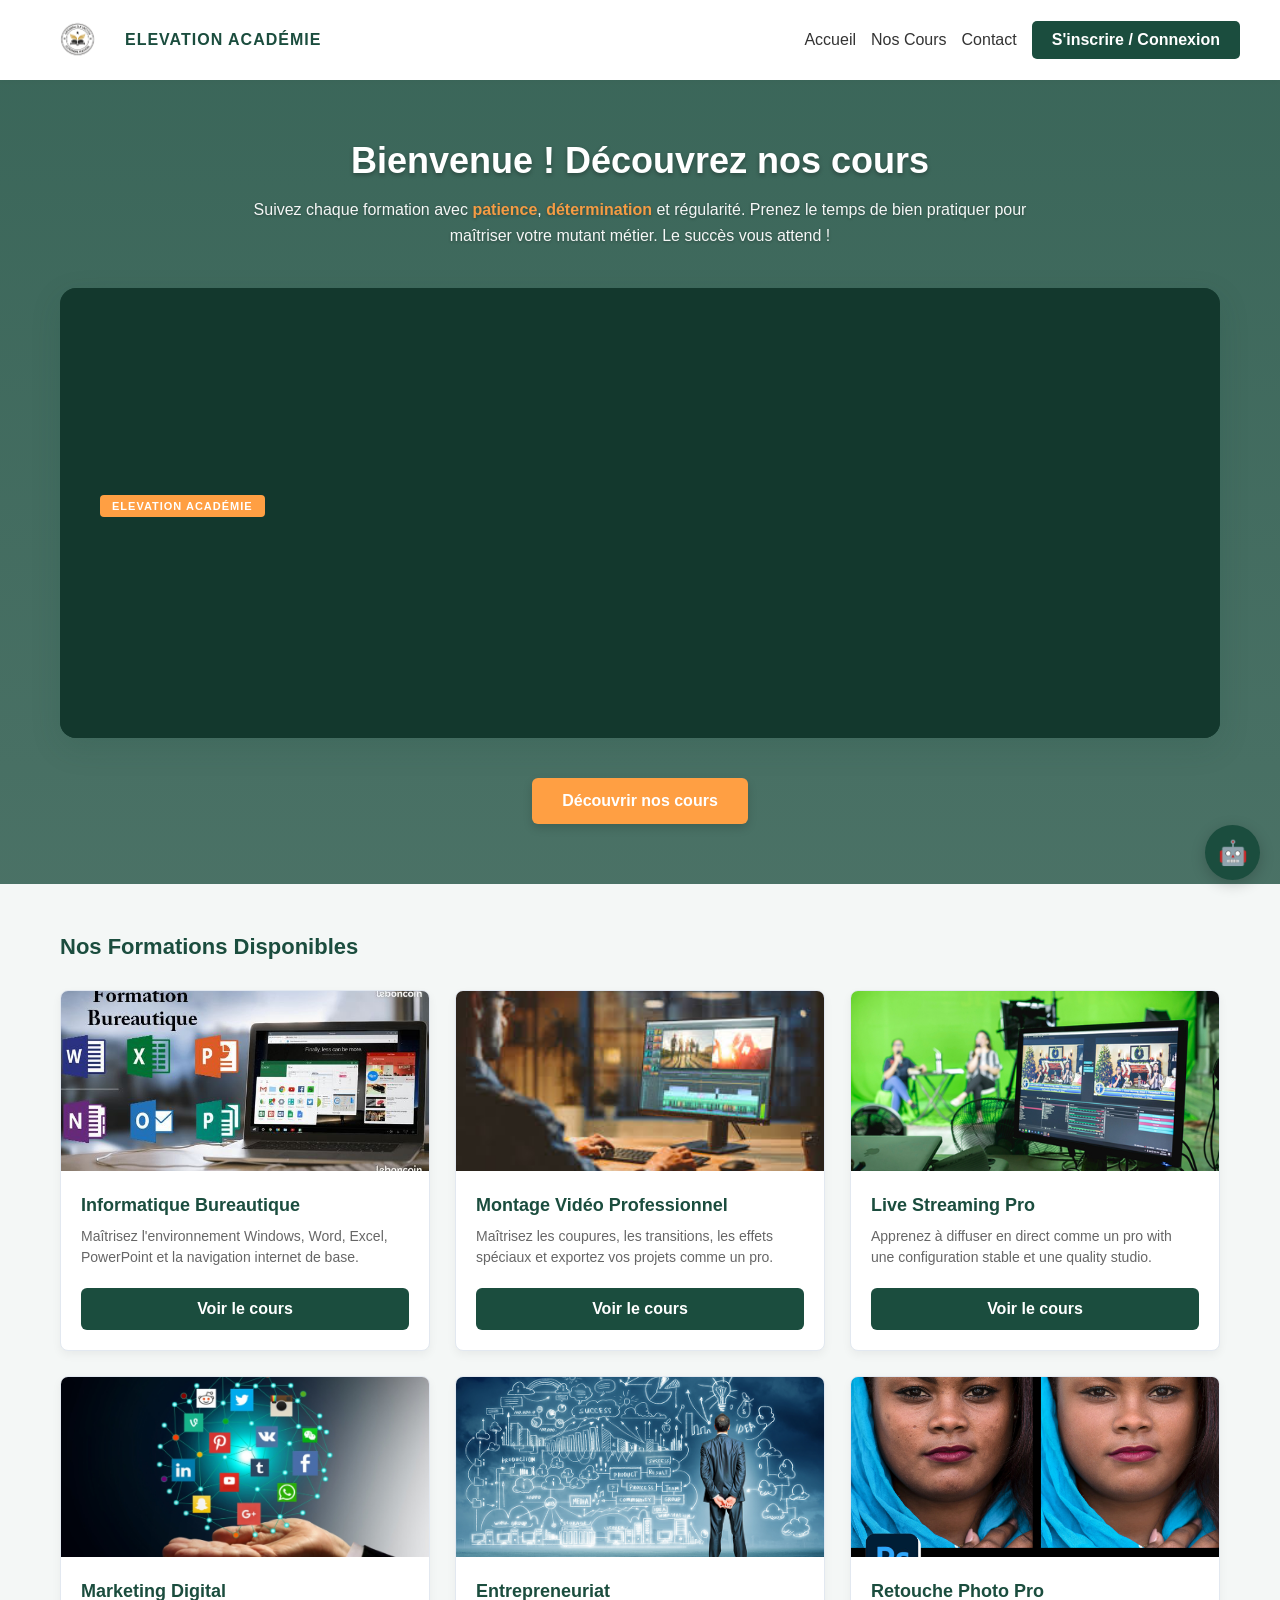
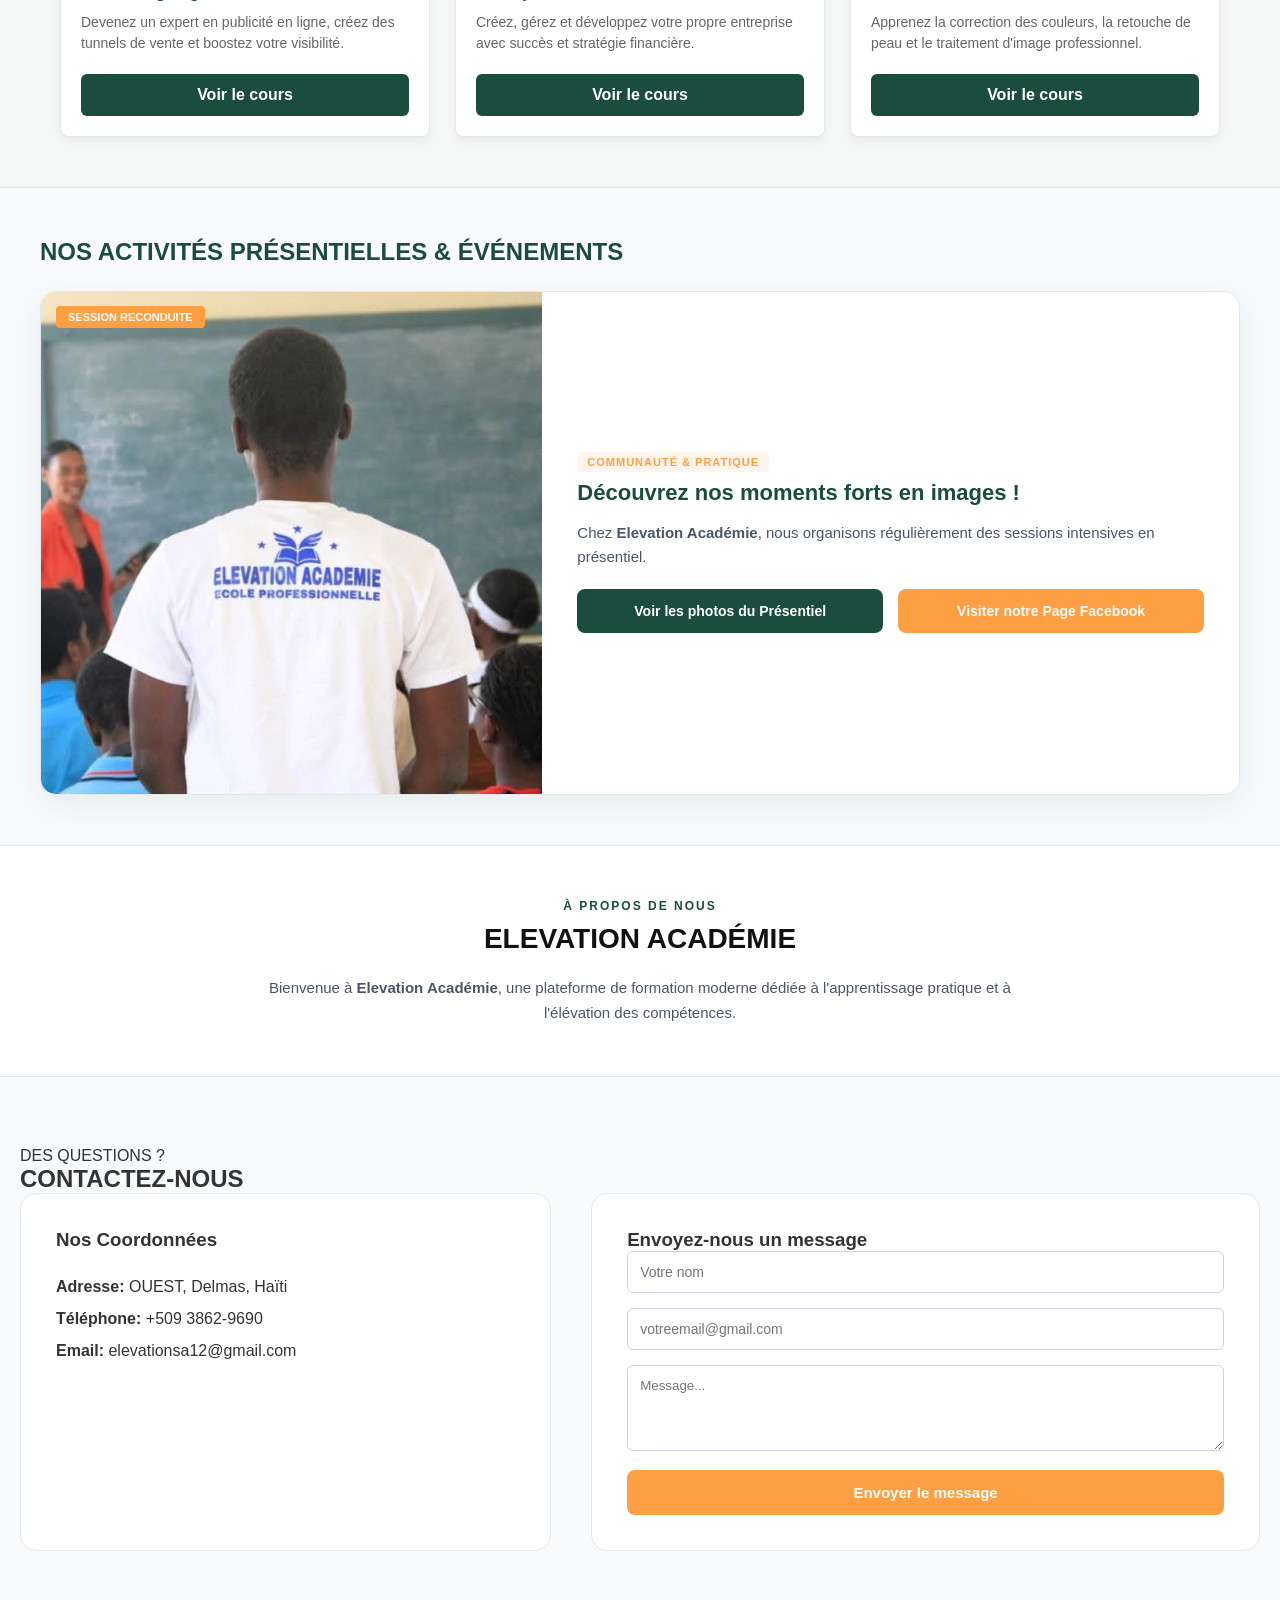
==== commit a4a0d31a: "Deploy site update to GitHub Pages" ====
--- a/index.html
+++ b/index.html
@@ -50,7 +50,6 @@
         .section-workspace-cours { max-width: 1200px; margin: 20px auto; padding: 15px; display: none; background: white; border-radius: 12px; box-shadow: 0 4px 20px rgba(0,0,0,0.08); border: 1px solid #e2e8f0; }
         .workspace-header { background: #1b4d3e; color: white; padding: 15px; border-radius: 8px; display: flex; justify-content: space-between; align-items: center; flex-wrap: wrap; gap: 10px; }
         
-        /* Fleksibilite pou l vire an liy sou PC, an kolòn sou telefòn otomatikman */
         .workspace-grid { display: flex; gap: 20px; margin-top: 20px; flex-direction: column; }
         @media (min-width: 850px) { .workspace-grid { flex-direction: row; } }
         
@@ -75,7 +74,7 @@
         .signup-group label { display: block; margin-bottom: 5px; font-weight: bold; color: #444; font-size: 14px; }
         .signup-group input { width: 100%; padding: 12px; border: 1px solid #cbd5e1; border-radius: 6px; font-size: 14px; outline: none; }
 
-        /* SEKSYON PWOFIL ETIDYAN (KACHE PA DEFO) */
+        /* SEKSYON PWOFIL ETIDYAN */
         .section-profile { max-width: 550px; margin: 60px auto; background: white; border-radius: 12px; overflow: hidden; box-shadow: 0 4px 20px rgba(0,0,0,0.08); border: 1px solid #e2e8f0; display: none; }
         .profile-header { background: #1b4d3e; color: white; padding: 30px; text-align: center; }
         .profile-body { padding: 25px; }
@@ -88,6 +87,9 @@
         @keyframes popUp { from { transform: scale(0.8); opacity: 0; } to { transform: scale(1); opacity: 1; } }
         .modal-content h3 { color: #1b4d3e; font-size: 22px; margin-bottom: 12px; font-weight: bold; }
         .modal-content p { color: #555; margin-bottom: 25px; line-height: 1.5; font-size: 15px; }
+        
+        .modal-input { width: 100%; padding: 12px; border: 1px solid #cbd5e1; border-radius: 6px; margin-bottom: 15px; text-align: center; font-size: 18px; font-weight: bold; letter-spacing: 4px; outline: none; display: none; }
+        
         .modal-btn { background: #ff9f43; color: white; border: none; padding: 12px 30px; border-radius: 6px; font-weight: bold; cursor: pointer; font-size: 16px; width: 100%; transition: 0.2s; }
         .modal-btn:hover { background: #e08528; }
 
@@ -105,7 +107,7 @@
         .ai-input-zone input { flex: 1; border: none; padding: 12px; outline: none; font-size: 13px; }
         .ai-input-zone button { background: #ff9f43; color: white; border: none; padding: 0 15px; cursor: pointer; font-weight: bold; font-size: 13px; }
 
-        /* LÒT SEKSYON EXISTANT YO YO PA CHANJE ATRIBUT */
+        /* SEKSYON LÒT FOTO AK VIDEO DESIGN YO */
         .section-video-presentation { max-width: 1200px; margin: 40px auto; padding: 0 20px; }
         .video-container { position: relative; width: 100%; height: 450px; border-radius: 16px; overflow: hidden; box-shadow: 0 10px 30px rgba(27, 77, 62, 0.15); background-color: #13382d; }
         .video-container video { width: 100%; height: 100%; object-fit: cover; }
@@ -144,7 +146,6 @@
         .btn-submit-contact { background-color: #ff9f43; color: white; border: none; padding: 14px 25px; font-weight: bold; border-radius: 8px; width: 100%; cursor: pointer; font-size: 15px; transition: 0.2s; }
         .btn-submit-contact:hover { background: #e08528; }
 
-        /* RESPONSIVE AJUSTEMENT POU APARÈY MOBIL */
         @media (max-width: 850px) {
             header { padding: 15px; justify-content: center; text-align: center; }
             nav { justify-content: center; width: 100%; }
@@ -162,8 +163,9 @@
     <div id="popup-modal" class="custom-modal">
         <div class="modal-content">
             <h3 id="modal-titre">Notification</h3>
-            <p id="modal-mesaj">Message de notification...</p>
-            <button class="modal-btn" id="modal-bouton-femen" onclick="fermenModal()">OK</button>
+            <p id="modal-mesaj">Message...</p>
+            <input type="text" id="modal-champ-code" class="modal-input" placeholder="0000" maxlength="4">
+            <button class="modal-btn" id="modal-bouton-femen">OK</button>
         </div>
     </div>
 
@@ -226,7 +228,7 @@
                     <img src="live.jpg.jpg" alt="Live Streaming">
                     <div class="cours-info">
                         <h3>Live Streaming Pro</h3>
-                        <p>Apprenez à diffuser en direct comme un pro avec une configuration stable et une qualité studio.</p>
+                        <p>Apprenez à diffuser en direct comme un pro with une configuration stable et une quality studio.</p>
                         <button class="btn" onclick="verifierConnexion(event, 'streaming', 'Live Streaming Pro')">Voir le cours</button>
                     </div>
                 </div>
@@ -319,7 +321,7 @@
                 <input type="text" id="ins-nom" placeholder="Ex: Joseph Christ Adelson" required>
             </div>
             <div class="signup-group">
-                <label>Adresse E-mail</label>
+                <label>Adresse E-mail (Gmail)</label>
                 <input type="email" id="ins-email" placeholder="votreemail@gmail.com" required>
             </div>
             <button type="submit" class="btn" style="background:#ff9f43;">S'inscrire</button>
@@ -333,8 +335,7 @@
         </div>
         <div class="profile-body">
             <h3 style="color:#1b4d3e; margin-bottom:15px;">Votre Progression Académique</h3>
-            <div id="kontener-lis-pwogres-pwofil">
-                </div>
+            <div id="kontener-lis-pwogres-pwofil"></div>
             <div style="text-align:center; margin-top:20px;">
                 <button class="btn" onclick="retounenNanLis()">Retour à l'accueil</button>
                 <button class="btn-logout" onclick="dekonetItilizate()">Déconnexion</button>
@@ -386,10 +387,9 @@
     </div>
 
     <script>
-    // Baz de done videyo yo (Chak kou gen 10 sesyon pa l)
     const bazDoneVideyo = {
         informatique: [
-            { id: 1, titre: "Info 01: Introduction et decouvrir Excel", url: "presentation.mp4.mp4" },
+            { id: 1, titre: "Info 01: Introduction et decouvrir Excel", url: "introductions.mp4.mp4" },
             { id: 2, titre: "Info 02: Gestion des fichiers", url: "https://www.w3schools.com/html/movie.mp4" },
             { id: 3, titre: "Info 03: Découverte de Microsoft Word", url: "https://vjs.zencdn.net/v/oceans.mp4" },
             { id: 4, titre: "Info 04: Mise en page professionnelle", url: "https://www.w3schools.com/html/movie.mp4" },
@@ -420,21 +420,21 @@
             { id: 5, titre: "Stream 05: Gestion de la Bande Passante", url: "https://vjs.zencdn.net/v/oceans.mp4" },
             { id: 6, titre: "Stream 06: Diffusion Multistream", url: "https://www.w3schools.com/html/movie.mp4" },
             { id: 7, titre: "Stream 07: Intégration des Alertes Live", url: "https://vjs.zencdn.net/v/oceans.mp4" },
-            { id: 8, titre: "Stream 08: Interaction avec le Chat", url: "https://www.w3schools.com/html/movie.mp4" },
+            { id: 8, titre: "Stream 08: Interaction avec le Chat", url: "https://vjs.zencdn.net/v/oceans.mp4" },
             { id: 9, titre: "Stream 09: Résolution des Bugs de Stream", url: "https://vjs.zencdn.net/v/oceans.mp4" },
             { id: 10, titre: "Stream 10: Lancement de votre premier Live", url: "https://www.w3schools.com/html/movie.mp4" }
         ],
         marketing: [
             { id: 1, titre: "Marketing 01: Fondations du Digital", url: "https://vjs.zencdn.net/v/oceans.mp4" },
             { id: 2, titre: "Marketing 02: Création de Tunnels de Vente", url: "https://www.w3schools.com/html/movie.mp4" },
-            { id: 3, titre: "Marketing 03: Publicité Facebook & Instagram Ads", url: "https://vjs.zencdn.net/v/oceans.mp4" },
+            { id: 3, titre: "Marketing 03: Publicité Facebook & Instagram Ads", url: "https://www.w3schools.com/html/movie.mp4" },
             { id: 4, titre: "Marketing 04: Analyse des Statistiques", url: "https://www.w3schools.com/html/movie.mp4" },
             { id: 5, titre: "Marketing 05: Email Marketing Automatisé", url: "https://vjs.zencdn.net/v/oceans.mp4" },
-            { id: 6, titre: "Marketing 06: Stratégie de Contenu Organique", url: "https://www.w3schools.com/html/movie.mp4" },
+            { id: 6, titre: "Marketing 06: Stratégie de Contenu Organique", url: "https://vjs.zencdn.net/v/oceans.mp4" },
             { id: 7, titre: "Marketing 07: Copywriting d'Impact", url: "https://vjs.zencdn.net/v/oceans.mp4" },
             { id: 8, titre: "Marketing 08: Branding et Image de Marque", url: "https://www.w3schools.com/html/movie.mp4" },
             { id: 9, titre: "Marketing 09: Vendre des Produits Digitaux", url: "https://vjs.zencdn.net/v/oceans.mp4" },
-            { id: 10, titre: "Marketing 10: Plan d'Action sur 90 Jours", url: "https://www.w3schools.com/html/movie.mp4" }
+            { id: 10, titre: "Marketing 10: Plan d'Action sur 90 Jours", url: "https://vjs.zencdn.net/v/oceans.mp4" }
         ],
         entrepreneuriat: [
             { id: 1, titre: "Entreprendre 01: Esprit Entrepreneurial", url: "https://vjs.zencdn.net/v/oceans.mp4" },
@@ -452,34 +452,49 @@
             { id: 1, titre: "Retouche 01: Introduction à Photoshop", url: "https://vjs.zencdn.net/v/oceans.mp4" },
             { id: 2, titre: "Retouche 02: Gestion des Calques", url: "https://www.w3schools.com/html/movie.mp4" },
             { id: 3, titre: "Retouche 03: Correction de l'exposition", url: "https://vjs.zencdn.net/v/oceans.mp4" },
-            { id: 4, titre: "Retouche 04: Théorie des Couleurs", url: "https://www.w3schools.com/html/movie.mp4" },
+            { id: 4, titre: "Retouche 04: Théorie des Couleurs", url: "https://vjs.zencdn.net/v/oceans.mp4" },
             { id: 5, titre: "Retouche 05: Nettoyage de Peau Pro", url: "https://vjs.zencdn.net/v/oceans.mp4" },
-            { id: 6, titre: "Retouche 06: Détourage d'objets complexe", url: "https://www.w3schools.com/html/movie.mp4" },
+            { id: 6, titre: "Retouche 06: Détourage d'objets complexe", url: "https://vjs.zencdn.net/v/oceans.mp4" },
             { id: 7, titre: "Retouche 07: Dodge and Burn", url: "https://vjs.zencdn.net/v/oceans.mp4" },
             { id: 8, titre: "Retouche 08: Effets de Lumières Artificielles", url: "https://www.w3schools.com/html/movie.mp4" },
             { id: 9, titre: "Retouche 09: Exportation Haute Définition", url: "https://vjs.zencdn.net/v/oceans.mp4" },
-            { id: 10, titre: "Retouche 10: Portfolio et Vente de services", url: "https://www.w3schools.com/html/movie.mp4" }
+            { id: 10, titre: "Retouche 10: Portfolio et Vente de services", url: "https://vjs.zencdn.net/v/oceans.mp4" }
         ]
     };
 
     let idKouKouran = "";
     let endisVideoKouran = 0;
     
-    // Kach done pou enskripsyon tanporè
     let kachNom = "";
     let kachEmail = "";
-
-    // SÈVI AK REYÈL MODAL NAN MITAN EKRAN AN (OK bouton)
-    function montreDyalogModal(titre, mesaj, fonksyonAksyon = null) {
+    const KOD_KOREK = "1234"; // Kòd sekirite pou validasyon Gmail la
+
+    function montreDyalogModal(titre, mesaj, montreInput = false, fonksyonAksyon = null) {
         document.getElementById('modal-titre').innerText = titre;
         document.getElementById('modal-mesaj').innerText = mesaj;
         
+        let champCode = document.getElementById('modal-champ-code');
+        if (montreInput) {
+            champCode.style.display = 'block';
+            champCode.value = "";
+        } else {
+            champCode.style.display = 'none';
+        }
+        
         let btn = document.getElementById('modal-bouton-femen');
-        if (fonksyonAksyon) {
-            btn.onclick = function() { fermenModal(); fonksyonAksyon(); };
-        } else {
-            btn.onclick = fermenModal;
-        }
+        btn.onclick = function() {
+            if (montreInput) {
+                if (champCode.value.trim() === KOD_KOREK) {
+                    fermenModal();
+                    if (fonksyonAksyon) fonksyonAksyon();
+                } else {
+                    alert("Code incorrect ! Veuillez vérifier le code envoyé sur votre compte Gmail (Mete 1234).");
+                }
+            } else {
+                fermenModal();
+                if (fonksyonAksyon) fonksyonAksyon();
+            }
+        };
         
         document.getElementById('popup-modal').style.display = 'flex';
     }
@@ -488,9 +503,29 @@
         document.getElementById('popup-modal').style.display = 'none';
     }
 
-    // TCHEKE KONEKSYON LÈ SIT LA LOUVRI
     window.onload = function() {
         mizajouBoutonHeader();
+        
+        let denyePaj = localStorage.getItem('paj_kouran_aktif') || 'akey';
+        
+        if (denyePaj === 'workspace') {
+            let kouId = localStorage.getItem('cours_choisi');
+            if (kouId) {
+                let nomBèl = kouId.charAt(0).toUpperCase() + kouId.slice(1);
+                chajeWorkspaceKou(kouId, nomBèl, true);
+            } else {
+                retounenNanLis();
+            }
+        } else if (denyePaj === 'profil') {
+            navigeBoutonDinamik();
+        } else if (denyePaj === 'signup') {
+            asirePajKache();
+            document.getElementById('blok-paj-signup').style.display = 'block';
+        } else {
+            retounenNanLis();
+        }
+
+        window.scrollTo({ top: 0, behavior: 'instant' });
     };
 
     function mizajouBoutonHeader() {
@@ -506,18 +541,17 @@
         }
     }
 
-    // JERE KLIKE SOU BOUTON KONEKSYON NAN HEADER LA
     function navigeBoutonDinamik(event) {
         if (event) event.preventDefault();
         let itilizateKonekte = localStorage.getItem('elevation_user_name');
         
         if (itilizateKonekte) {
-            // Louvri Espas Pwofil la dirèkteman
             asirePajKache();
+            localStorage.setItem('paj_kouran_aktif', 'profil');
+            
             document.getElementById('etidyan-pwofil-nom').innerText = itilizateKonekte;
             document.getElementById('etidyan-pwofil-email').innerText = localStorage.getItem('elevation_user_email');
             
-            // Afiche nivo pwogrè yo nan pwofil la
             let kontener = document.getElementById('kontener-lis-pwogres-pwofil');
             kontener.innerHTML = "";
             Object.keys(bazDoneVideyo).forEach(kouKey => {
@@ -534,35 +568,54 @@
             document.getElementById('blok-paj-profil').style.display = 'block';
             window.scrollTo({ top: 0, behavior: 'smooth' });
         } else {
-            // Montre fòm enskripsyon an
             asirePajKache();
+            localStorage.setItem('paj_kouran_aktif', 'signup');
             document.getElementById('blok-paj-signup').style.display = 'block';
             window.scrollTo({ top: 0, behavior: 'smooth' });
         }
     }
 
-    // ENSKRIPSYON AK VALIDASYON IMEL YON SÈL FWA NAN MITAN EKRAN AN
     function fèEnskripsyonMoun(event) {
         event.preventDefault();
         kachNom = document.getElementById('ins-nom').value.trim();
         kachEmail = document.getElementById('ins-email').value.trim();
 
-        // Mande konfimasyon imel la nan mitan ekran an bèl e byen
         montreDyalogModal(
-            "Validation de l'inscription 📧", 
-            "Un e-mail de confirmation virtuel a été envoyé à " + kachEmail + ". Veuillez cliquer sur le bouton ci-dessous pour valider définitivement et activer votre espace étudiant.",
+            "Validation de votre compte Gmail 📧", 
+            "Un code de validation virtuel a été envoyé à " + kachEmail + ". Entrez le code à 4 chiffres ci-dessous pour activer votre espace :",
+            true, 
             finaliseSoveDoneEnskripsyon
         );
     }
 
+    // LYEN FORMSPREE INTEGRÉ NET AK MODÈL FETCH AJAX KI PA RAFRECHI PAJ LA
     function finaliseSoveDoneEnskripsyon() {
-        // Sove done yo nèt pou sistèm nan pa janm mande yo ankò
         localStorage.setItem('elevation_user_name', kachNom);
         localStorage.setItem('elevation_user_email', kachEmail);
         
+        // Prepare done yo sou fòma FormData pou Formspree
+        let doneFormspree = new FormData();
+        doneFormspree.append("Nom_Complet", kachNom);
+        doneFormspree.append("Gmail", kachEmail);
+        
+        // KÒD FETCH AJAX SOU FORMSPREE OU A
+        fetch("https://formspree.io/f/xdavvwkw", {
+            method: "POST",
+            body: doneFormspree,
+            headers: { 'Accept': 'application/json' }
+        })
+        .then(response => {
+            if(response.ok) {
+                console.log("Done etidyan an voye sou Formspree pwofesyonèl ou a!");
+            }
+        })
+        .catch(error => console.error("Erreur d'envoi Formspree:", error));
+        
         mizajouBoutonHeader();
         
-        // Gade si moun nan te klike sou yon kou anvan l enskri
+        document.getElementById('etidyan-pwofil-nom').innerText = kachNom;
+        document.getElementById('etidyan-pwofil-email').innerText = kachEmail;
+
         let kouChwazi = localStorage.getItem('cours_choisi');
         if (kouChwazi) {
             chajeWorkspaceKou(kouChwazi, kouChwazi.charAt(0).toUpperCase() + kouChwazi.slice(1));
@@ -571,7 +624,6 @@
         }
     }
 
-    // VERIFIKASYON KONEKSYON AVAN ETIDYAN AN LOUVRI YON KOU
     function verifierConnexion(event, coursId, nomKou) {
         if (event) event.preventDefault();
         localStorage.setItem('cours_choisi', coursId);
@@ -583,7 +635,7 @@
 
             if (!dejaEnskriNanKouSa) {
                 localStorage.setItem('form_' + coursId, "true");
-                montreDyalogModal("Formulaire d'Inscription", "Vous allez être redirigé vers le formulaire Google pour valider votre accès officiel à : " + nomKou, function() {
+                montreDyalogModal("Formulaire d'Inscription", "Vous allez être redirigé vers le formulaire Google pour valider votre accès officiel à : " + nomKou, false, function() {
                     let lyenGoogleForm = "https://docs.google.com/forms/d/e/1FAIpQLSc8tsABw42wrrb1ncDmmCwc7Wk26uRLENBk-w-TUiHKy2OeFQ/viewform?usp=publish-editor";
                     window.open(lyenGoogleForm, '_blank');
                     chajeWorkspaceKou(coursId, nomKou);
@@ -592,16 +644,16 @@
                 chajeWorkspaceKou(coursId, nomKou);
             }
         } else {
-            montreDyalogModal("Connexion Requise 🔒", "Veuillez vous inscrire ou vous connecter pour accéder aux espaces de cours d'Elevation Académie.", function() {
+            montreDyalogModal("Validation Requise 🔒", "Veuillez créer un compte et valider votre adresse Gmail pour débloquer l'accès aux vidéos.", false, function() {
                 navigeBoutonDinamik();
             });
         }
     }
 
-    // CHAJE ESPAS TRAVAY AK PLAYLIST LA
-    function chajeWorkspaceKou(coursId, nomKou) {
+    function chajeWorkspaceKou(coursId, nomKou, sotiNanRefresh = false) {
         idKouKouran = coursId;
         asirePajKache();
+        localStorage.setItem('paj_kouran_aktif', 'workspace');
         
         document.getElementById('titre-kou-aktif').innerText = nomKou;
         document.getElementById('playlist-titre-dinamik').innerText = "Programme: " + nomKou + " (10 Sessions)";
@@ -610,7 +662,13 @@
         let maxDebloke = parseInt(localStorage.getItem('pwogres_kou_' + idKouKouran)) || 1;
         
         manteLisVideyo(maxDebloke);
-        jweVideo(0); 
+
+        if (sotiNanRefresh) {
+            let denyeEndisJwe = parseInt(localStorage.getItem('denye_index_video_' + idKouKouran)) || 0;
+            jweVideo(denyeEndisJwe);
+        } else {
+            jweVideo(0); 
+        }
         
         window.scrollTo({ top: 0, behavior: 'smooth' });
     }
@@ -643,6 +701,8 @@
 
     function jweVideo(index) {
         endisVideoKouran = index;
+        localStorage.setItem('denye_index_video_' + idKouKouran, index);
+
         let lisVideyoKouKouran = bazDoneVideyo[idKouKouran] || [];
         let videoData = lisVideyoKouKouran[index];
         let lecteur = document.getElementById('lecteur-video-elevation');
@@ -651,7 +711,7 @@
             document.getElementById('titre-video-aktif').innerText = videoData.titre;
             lecteur.src = videoData.url;
             lecteur.load();
-            lecteur.play().catch(e => console.log("Lancement manuel requis par le navigateur..."));
+            lecteur.play().catch(e => console.log("Lancement manuel..."));
 
             let items = document.querySelectorAll('.playlist-item');
             items.forEach((item, idx) => {
@@ -661,7 +721,6 @@
         }
     }
 
-    // FUNKSYON VALIDASYON ETAp (LÈ VIDEO FINI LI EKRI NAN MITAN EKANAN)
     function videoFini() {
         let maxDebloke = parseInt(localStorage.getItem('pwogres_kou_' + idKouKouran)) || 1;
         let vesoKiFiniAn = endisVideoKouran + 1;
@@ -669,14 +728,11 @@
         if (vesoKiFiniAn === maxDebloke && maxDebloke < 10) {
             maxDebloke++;
             localStorage.setItem('pwogres_kou_' + idKouKouran, maxDebloke);
-            
-            // Montre mesaj siksè nan mitan an pwofesyonèl
             montreDyalogModal("Félicitations ! 🎉", "Session validée avec succès. L'étape suivante a été débloquée ! Continuez ainsi.");
         }
         manteLisVideyo(maxDebloke);
     }
 
-    // UTILS POU JERE KACHE/MONTRE SEKSYON YO
     function asirePajKache() {
         document.getElementById('blok-paj-akey').style.display = 'none';
         document.getElementById('workspace-cours').style.display = 'none';
@@ -687,12 +743,14 @@
 
     function retounenNanLis() {
         asirePajKache();
+        localStorage.setItem('paj_kouran_aktif', 'akey');
         document.getElementById('blok-paj-akey').style.display = 'block';
     }
 
     function dekonetItilizate() {
         localStorage.removeItem('elevation_user_name');
         localStorage.removeItem('elevation_user_email');
+        localStorage.removeItem('paj_kouran_aktif');
         mizajouBoutonHeader();
         retounenNanLis();
     }
@@ -703,7 +761,6 @@
         document.getElementById('formulaire-contact').reset();
     }
 
-    // LOGIK AK ENTELLIJANS CHATBOT AI LOCAL
     function toggleAIBox() {
         let box = document.getElementById('ai-box-chat');
         box.style.display = (box.style.display === 'flex') ? 'none' : 'flex';
